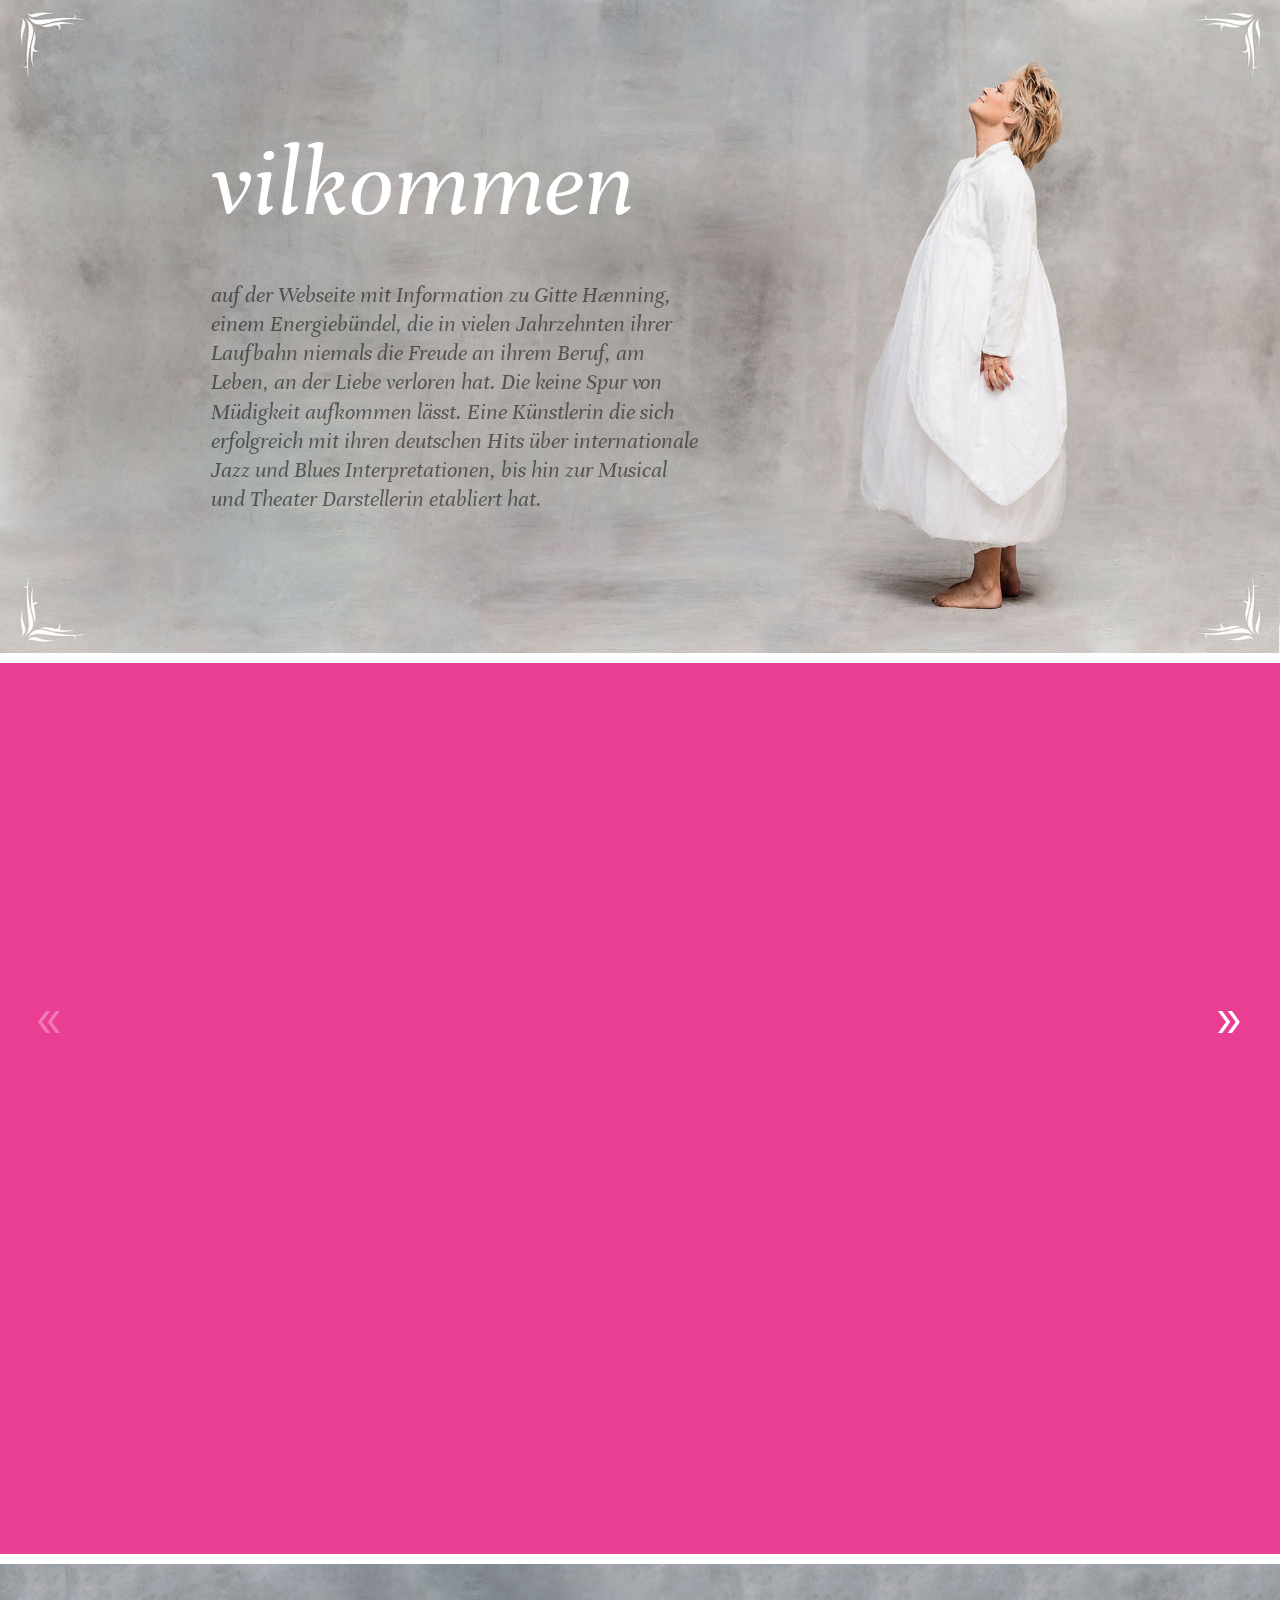
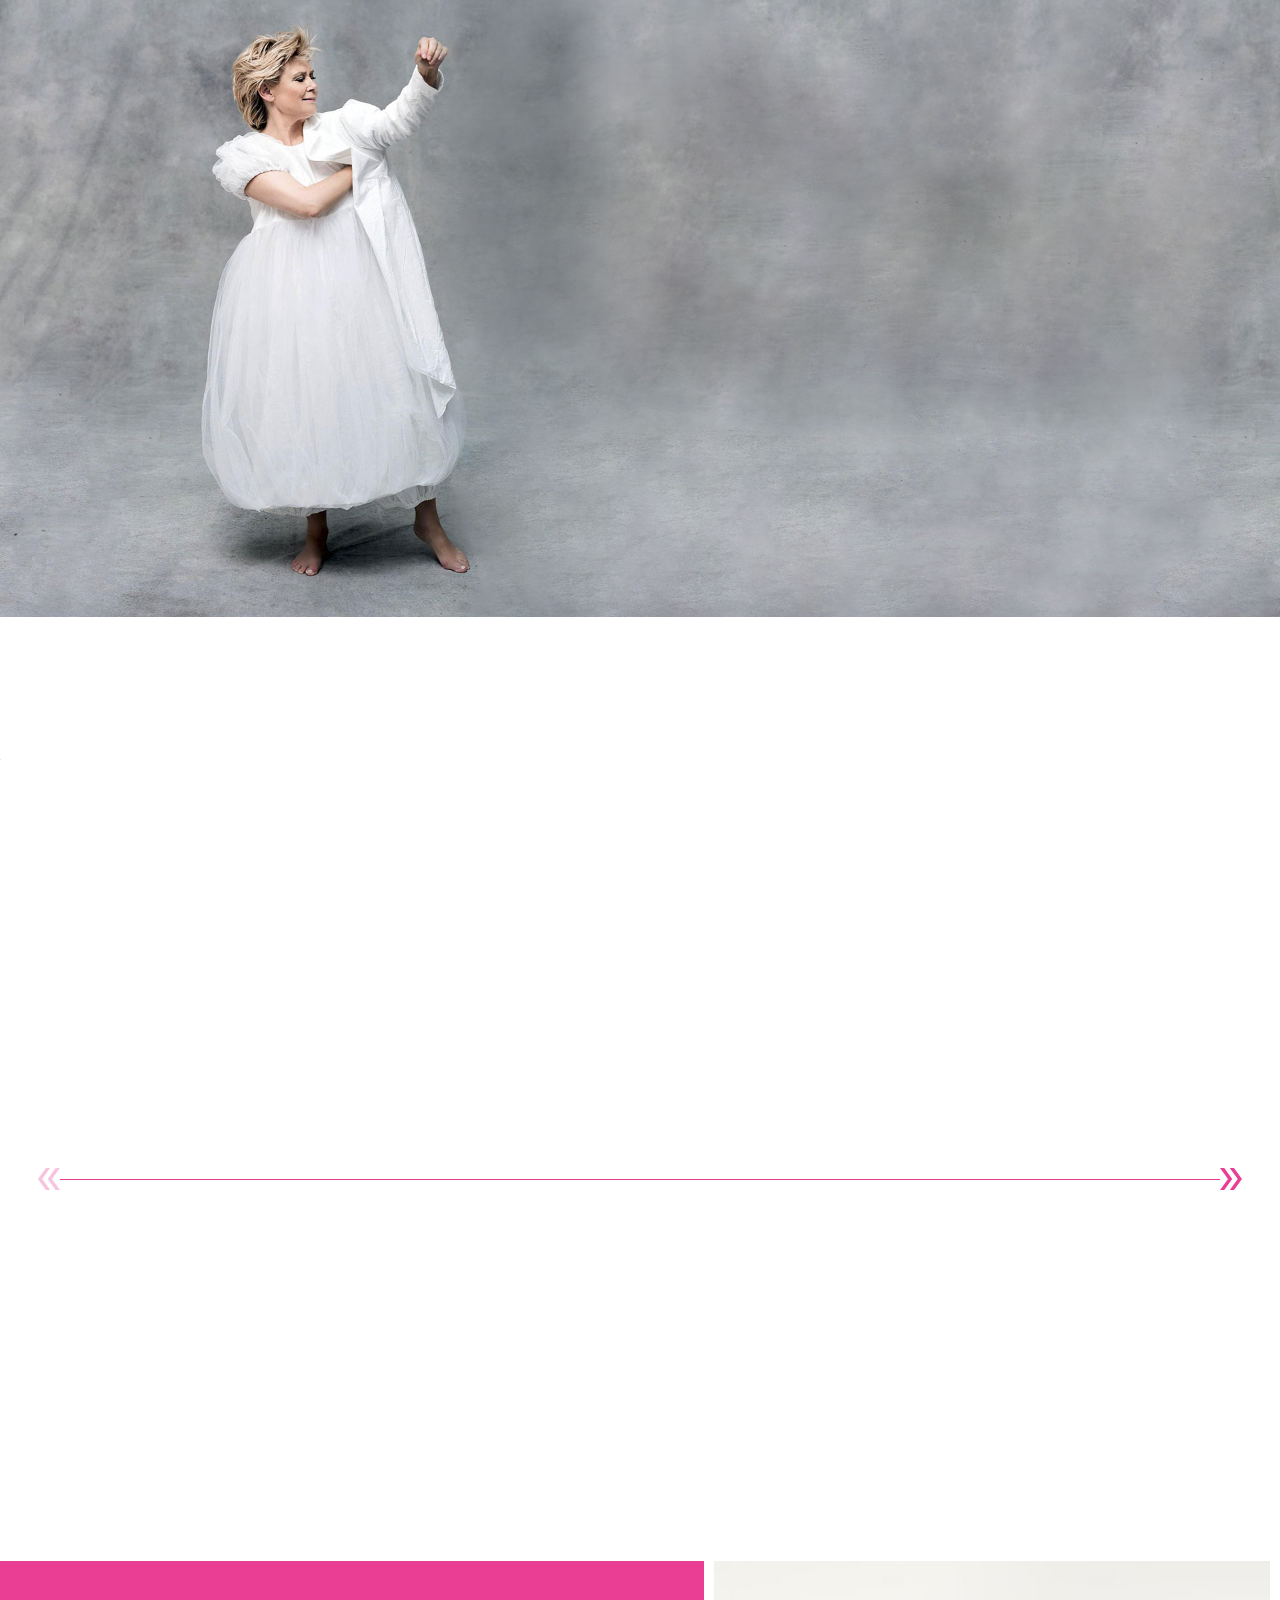
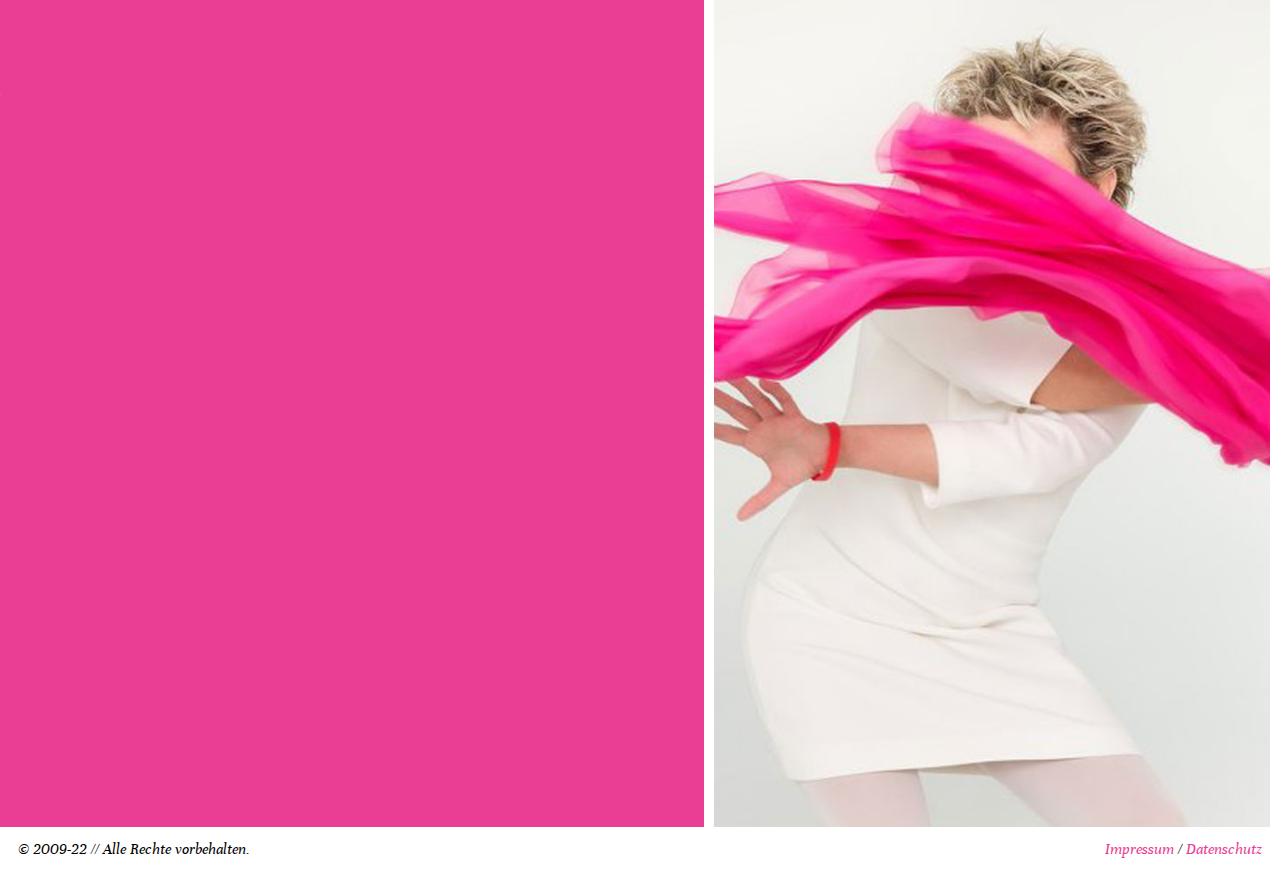
==== index.html @ 097d70c2 "Almost done" ====
<!DOCTYPE html>
<html lang="de">
<head>
  <title>Gitte Haenning Homepage</title>
  <meta name="viewport" content="width=device-width, initial-scale=1" />
  <meta http-equiv="X-UA-Compatible" content="IE=edge" />
  <meta name="keywords" content="Gitte Hænning, Gitte Haenning, Ich will nen Cowboy als Mann, ">
  <meta name="description" content="Gitte Haenning">
  <meta charset="UTF-8" />
  <link rel="apple-touch-icon" sizes="180x180" href="img/apple-touch-icon.png">
  <link rel="icon" type="image/png" sizes="32x32" href="img/favicon-32x32.png">
  <link rel="icon" type="image/png" sizes="16x16" href="img/favicon-16x16.png">
  <link rel="stylesheet" href="styles/css/styles.css" />
</head>
<body>

<nav role="navigation" id="nav">
  <div>
    <h1 class="logo">gittehaenning.info</h1><span>gittehaenning.info</span>
  </div>
  <div id="menuToggle">
    <input type="checkbox" />
    <div class="menu-icon">
      <span></span>
      <span></span>
      <span></span>
    </div>
    <ul class="main-nav">
      <li class="main-nav-point"><a href="#start">home</a></li>
      <li class="main-nav-point"><a href="#career">leben</a></li>
      <li class="main-nav-point"><a href="#live">live</a></li>
      <li class="main-nav-point"><a href="#work">musik</a>
        <!-- <a class="dropdown"><span>werk<span class="arrow">›</span></span></a> -->
        <!-- <ul id="subNav" class="sub-nav">
          <li><a href="#work">musik</a></li>
          <li><a href="#filme">filme</a></li>
          <li><a href="#theater">theater</a></li>
          <li><a href="#musicals">musicals</a></li>
        </ul> -->
      </li>
      <li class="main-nav-point"><a href="#contact">kontakt</a></li>
    </ul>
    <!-- <div class="lang-nav">
      <a href="de.html" class="active">de</a> <span>/</span><a href="dk.html">dk</a>
    </div> -->
  </div>
</nav>
<section id="start">
  <div class="content">
    <div class="desc">
      <h2>vilkommen</h2>
      <p>auf der Webseite mit Information zu Gitte Hænning, einem Energiebündel, die in vielen Jahrzehnten ihrer Laufbahn niemals die Freude an ihrem Beruf, am Leben, an der Liebe verloren hat. Die keine Spur von Müdigkeit aufkommen lässt. Eine Künstlerin die sich erfolgreich mit ihren deutschen Hits über internationale Jazz und Blues Interpretationen, bis hin zur Musical und Theater Darstellerin etabliert hat.</p>
      <!-- <p class="regards">Ihre Gitte Hænning</p>
      <div class="autograph">
        <img src="img/autograph.svg" alt="Gitte Hænning"/>
      </div> -->
    </div>
  </div>
</section>
<div class="spacer"></div>
<section id="career">
  <div class="header">
    <div class="head">
      <h2>leben</h2>
      <div class="line white"></div>
    </div>
    <div class="filter">
      <ul class="filter-dropdown">
          <li id="btnFifties" class="active">40 - 50er</li>
          <li id="btnSixties">60er</li>
          <li id="btnSeventies">70er</li>
          <li id="btnEighties">80er</li>
          <li id="btnNineties">90er</li>
          <li id="btnTousends">00er</li>
          <li id="btnTens">10er - jetzt</li>
      </ul>
    </div>
  </div>
  <div class="content">
    <div id="timeline" class="slider">
      <div class="slider-nav">
        <span class="prev inactive">
          <svg version="1.1" x="0px" y="0px" width="24px" height="24px" viewBox="0 0 24 24" enable-background="new 0 0 24 24" xml:space="preserve">
            <g>
              <path d="M21.939,22h-4.245L9.744,11l7.951-11h4.185l-7.951,11L21.939,22z M12.195,22H7.951L0,11L7.951,0h4.185L4.185,11L12.195,22z"/>
            </g>
          </svg>
        </span>
        <div class="line white"></div>
        <span class="next">
          <svg version="1.1" x="0px" y="0px" width="24px" height="24px" viewBox="0 0 24 24" enable-background="new 0 0 24 24" xml:space="preserve">
            <g>
              <path d="M0,0h4.245l7.951,11L4.245,22H0.06L8.01,11L0,0z M9.744,0h4.245l7.951,11l-7.951,11H9.804l7.951-11L9.744,0z"/>
            </g>
            </svg>
        </span>
      </div>
      <div class="slider-container">
        <div class="slider-content">
          <div class="slide">
            <div class="point">
              <div class="polaroid">
                <div class="image">
                  <img src="img/life/baby.jpg" alt="" />
                </div>
              </div>
              <p><span>29.juni 1946</span> // Gitte erblickt in Aarhus (Dänemark) als zweite Tochter von Erna und Otto Haenning-Johannsson das Licht der Welt.</p>
            </div>
          </div>
          <div class="slide">
            <div class="point">
              <div class="polaroid">
                <div class="image">
                  <img src="img/life/papaundgitte.jpg" alt="" />
                </div>
              </div>
              <p><span>1954</span> // Vater Otto überredet die kleine Gitte mit ihm „Giftes med farmand“ einzusingen. Dies wird ein großer Erfolg und Gitte über Nacht zum Kinderstar.</p>
            </div>
          </div>
          <div class="slide">
            <div class="point">
              <div class="polaroid">
                <div class="image">
                  <img src="img/life/gittesolo.jpg" alt="" />
                </div>
              </div>
              <p><span>1958</span> // Gitte erhält ihren ersten eigenen Plattenvertrag, macht Karriere ohne Vater Otto und galt bald als berühmtester Teenagerstar ganz Skandinaviens.</p>
            </div>
          </div>
          <div class="slide" data-year="60">
            <div class="point">
              <div class="polaroid">
                <div class="image">
                  <img src="img/life/jazz.jpg" alt="" />
                </div>
              </div>
              <p><span>1960</span> // Nicht nur durch die Arbeit mit Jazzgrössen wie Oscar Pettiford entwickelt Gitte ihre große Liebe zum Jazz und darf die ersten </p>
            </div>
          </div>
          <div class="slide">
            <div class="point">
              <div class="polaroid">
                <div class="image">
                  <img src="img/life/schule.jpg" alt="" />
                </div>
              </div>
              <p><span>1960-62</span> // In ihrer Heimat längst ein Star, spielt Gitte Musicals, Shows und Filme. Nils Nobach entdeckt sie bei einem Dänemarkurlaub und versucht sie auf dem deutschen Markt zu etablieren.</p>
            </div>
          </div>
          <div class="slide">
            <div class="point">
              <div class="polaroid">
                <div class="image">
                  <img src="img/life/snakker.jpg" alt="" />
                </div>
              </div>
              <p><span>1962</span> // Gitte nimmt an der dänischen Vorentscheidung zum Grand Prix d'Eurovision de la Chanson (ESC) mit „Jeg snakker med mig selv“ teil. Das Lied wird disqualifiziert.</p>
            </div>
          </div>
          <div class="slide">
            <div class="point">
              <div class="polaroid">
                <div class="image">
                  <img src="img/life/cowboy.jpg" alt="" />
                </div>
              </div>
              <p><span>1963</span> // „Ich will'nen Cowboy als Mann“ gewinnt bei den Deutschen Schlagerfestspielen in Baden-Baden und Gittes Karriere in Deutschland beginnt. Cowboy - Fluch oder Segen.</p>
            </div>
          </div>
          <div class="slide">
            <div class="point">
              <div class="polaroid">
                <div class="image">
                  <img src="img/life/gitteogrex.jpg" alt="" />
                </div>
              </div>
              <p><span>1964-65</span> // Rex und Gitte - das Traumpaar der 60s - und doch von allem zuviel.</p>
            </div>
          </div>
          <div class="slide">
            <div class="point">
              <div class="polaroid">
                <div class="image">
                  <img src="img/life/neuerStil.jpg" alt="" />
                </div>
              </div>
              <p><span>1966</span> // Gitte langweilen die plumpen Schlagerliedchen und sie versucht neue Wege mit einem progressiveren Musikstil. Trotz Problemen mit Produzent Gietz setzt sich Gitte in der patriarchischen Musikbranche durch.</p>
            </div>
          </div>
          <div class="slide">
            <div class="point">
              <div class="polaroid">
                <div class="image">
                  <img src="img/life/rotemantel.jpg" alt="" />
                </div>
              </div>
              <p><span>1968</span> // Im Film-Epos "Der rote Mantel" sieht man Gitte wie Gott sie schuf auf der großen Leinwand - im noch prüden Deutschland ein Skandal!</p>
            </div>
          </div>
          <div class="slide">
            <div class="point">
              <div class="polaroid">
                <div class="image">
                  <img src="img/life/neueWege.jpg" alt="" />
                </div>
              </div>
              <p><span>1969</span> // Als Gitte sich von Elektrola lösen will, lockt man sie mit der Produktion einer Jazzplatte! Ein kleines Meisterwerk mit den who is who der Szene entsteht "My kind of work" - jedoch kein Erfolg beim "alten" Publikum.</p>
            </div>
          </div>
          <div class="slide" data-year="70">
            <div class="point">
              <div class="polaroid">
                <div class="image">
                  <img src="img/life/pause.jpg" alt="" />
                </div>
              </div>
              <p><span>1971-72</span> // Frustriert zieht sich Gitte aus Musikgeschäft zurück - Umzug nach Rom - Pause vom großen Musikbusiness und Besinnung auf das Leben.</p>
            </div>
          </div>
          <div class="slide">
            <div class="point">
              <div class="polaroid">
                <div class="image">
                  <img src="img/life/esc.jpg" alt="" />
                </div>
              </div>
              <p><span>1973</span> // Grand Prix Teilnahme mit "Junger Tag". Am Ende wird es der 8.Platz und Gittes Karriere nimmt wieder Fahrt auf.</p>
            </div>
          </div>
          <div class="slide">
            <div class="point">
              <div class="polaroid">
                <div class="image">
                  <img src="img/life/begegnungenmitgitte.jpg" alt="" />
                </div>
              </div>
              <p><span>1974</span> // Eigene TV-Show „Begegnung mit Gitte"</p>
            </div>
          </div>
          <div class="slide">
            <div class="point">
              <div class="polaroid">
                <div class="image">
                  <img src="img/life/ehe2.jpg" alt="" />
                </div>
              </div>
              <p><span>1974</span> // Man muss schließlich auch mal "ja" sagen, Gitte heiratet aus Trotz ihren Manager Joe Geistler, weil alle was dagegen zu sagen hatten. Die Ehe hält 2 Jahre.</p>
            </div>
          </div>
          <div class="slide">
            <div class="point">
              <div class="polaroid">
                <div class="image">
                  <img src="img/life/75.jpg" alt="" />
                </div>
              </div>
              <p><span>1975-77</span> // Gitte feiert in diesen Jahren neue Erfolge mit Hits wie Robert, Monte Carlo oder Schöner Mann. Ist beliebter Gast in vielerlei Shows und trotz "ESC-Pleite" wieder in aller Munde und präsenter als jemals zuvor.</p>
            </div>
          </div>
          <div class="slide">
            <div class="point">
              <div class="polaroid">
                <div class="image">
                  <img src="img/life/kopenhagen.jpg" alt="" />
                </div>
              </div>
              <p><span>1978</span> // Ritterschlag mit großer Personalityshow im ZDF zur Hauptsendezeit. In Wonderful Gitte aus Kopenhagen zeigt wiedermal ihre sanglichen und schauspielerischen Qualitäten.</p>
            </div>
          </div>
          <div class="slide" data-year="80">
            <div class="point">
              <div class="polaroid">
                <div class="image">
                  <img src="img/life/imagewechsel.jpg" alt="" />
                </div>
              </div>
              <p><span>1980-81</span> // „Imagewechsel“ und erneuter Wechsel der Plattenfirma zu Global anspruchsvollere Musik. Ein Neustart, ganz neu, ganz anders.</p>
            </div>
          </div>
          <div class="slide">
            <div class="point">
              <div class="polaroid">
                <div class="image">
                  <img src="img/life/schallplattenpreis.jpg" alt="" />
                </div>
              </div>
              <p><span>1981</span> // Deutscher Schallplattenpreis - Die Früchte des Imagewechsels - der größte deutsche Musikpreis für das Konzeptalbum "Bleib noch bis zum Sonntag".</p>
            </div>
          </div>
          <div class="slide">
            <div class="point">
              <div class="polaroid">
                <div class="image">
                  <img src="img/life/beruehrungen.jpg" alt="" />
                </div>
              </div>
              <p><span>1983</span> // Das Album "Berührungen" wird einer ihrer größten Erfolge. Fortan unter dem Namen Gitte Haenning.</p>
            </div>
          </div>
          <div class="slide">
            <div class="point">
              <div class="polaroid">
                <div class="image">
                  <img src="img/life/tourberuehrungen.jpg" alt="" />
                </div>
              </div>
              <p><span>1984</span> // Gitte bekommt ihre bisher einzige Goldene Schallplatte für das Erfolgsalbum „Berührungen“ und geht damit auf ihre erste Tournee.</p>
            </div>
          </div>
          <div class="slide">
            <div class="point">
              <div class="polaroid">
                <div class="image">
                  <img src="img/life/hundebiss2.jpg" alt="" />
                </div>
              </div>
              <p><span>1985</span> // Ein Hundebiss ins Gesicht zwingt Gitte zur einjährigen Zwangspause.</p>
            </div>
          </div>
          <div class="slide">
            <div class="point">
              <div class="polaroid">
                <div class="image">
                  <img src="img/life/comeback.jpg" alt="" />
                </div>
              </div>
              <p><span>1987-88</span> // Genesen und gestärkt - wieder einmal Neustart. Mit dem Album "Jetzt erst recht" gehts erneut auf Tournee.</p>
            </div>
          </div>
          <div class="slide" data-year="90">
            <div class="point">
              <div class="polaroid">
                <div class="image">
                  <img src="img/life/friedrich.jpg" alt="" />
                </div>
              </div>
              <p><span>1991-92</span> // Friedrich Kurz, der Musicalpapst tritt in ihr Leben und es wird Liebe</p>
            </div>
          </div>
          <div class="slide">
            <div class="point">
              <div class="polaroid">
                <div class="image">
                  <img src="img/life/liebster.jpg" alt="" />
                </div>
              </div>
              <p><span>1993-94</span> // Ein weiteres Mal wechselt Gitte die Plattenfirma. Mit einem neuen Produktionsteam entsteht das hervorragende Album "Liebster". Leider wurde es nicht ausreichend promotet.</p>
            </div>
          </div>
          <div class="slide">
            <div class="point">
              <div class="polaroid">
                <div class="image">
                  <img src="img/life/rocknroll.jpg" alt="" />
                </div>
              </div>
              <p><span>1995</span> // Friedrich Kurz' Produktion Shakepeare und Rock 'n' Roll mit Gitte in der 1.Besetzung.</p>
            </div>
          </div>
          <div class="slide">
            <div class="point">
              <div class="polaroid">
                <div class="image">
                  <img src="img/life/songsformyfather.jpg" alt="" />
                </div>
              </div>
              <p><span>1997</span> // Gitte bringt ihre große Liebe zum Jazz in ihre Konzerte und tritt seit ihrer Kindheit wieder zusammen mit Papa Otto auf. „Songs for my father“ in der Komischen Oper Berlin wird ein großer Erfolg.</p>
            </div>
          </div>
          <div class="slide">
            <div class="point">
              <div class="polaroid">
                <div class="image">
                  <img src="img/life/favoritesongs.jpg" alt="" />
                </div>
              </div>
              <p><span>1998</span> // Gitte singt ihre internationalen Lieblingslieder - "My favorite Songs" - ein, inkl. Titelsong für die ZDF-Serie "Lisa Falk" - leider kein großer Publikumserfolg.</p>
            </div>
          </div>
          <div class="slide" data-year="00">
            <div class="point">
              <div class="polaroid">
                <div class="image">
                  <img src="img/life/injazzkonzerte.jpg" alt="" />
                </div>
              </div>
              <p><span>2001-02 </span> // Umjubelte Konzertreihe - In Jazz - immer und immer wieder verlängert und Wiederholungstermine in gleichen Venues.</p>
            </div>
          </div>
          <div class="slide">
            <div class="point">
              <div class="polaroid">
                <div class="image">
                  <img src="img/life/johansson.jpg" alt="" />
                </div>
              </div>
              <p><span>2004</span> // Erstes selbstproduziertes Album "Johansson" zum 50. Bühnenjubiläum. Zusätzlich zum neuen Studioalbum wird die Live-Aufnahme zur umjubelten Tournee "In Jazz" veröffentlicht.</p>
            </div>
          </div>
          <div class="slide">
            <div class="point">
              <div class="polaroid">
                <div class="image">
                  <img src="img/life/gws.jpg" alt="" />
                </div>
              </div>
              <p><span>2004-07</span> // Ursprünglich als 3-wöchige Sommershow in Berlin geplant, wird "Gitte, Wencke und Siw" zu Überraschungshit - am Ende es Konzerte in der gesamten Republik mit über 500 Shows.</p>
            </div>
          </div>
          <div class="slide">
            <div class="point">
              <div class="polaroid">
                <div class="image">
                  <img src="img/life/boettcher2.jpg" alt="" />
                </div>
              </div>
              <p><span>2006</span> // Marc Boettcher ehrt Gitte mit einem 2stündigen Biografie-Dokufilm über ihr Leben - Die Gitte Hænning-Story - rührt Gitte bei der Uraufführung zu Tränen.</p>
            </div>
          </div>
          <div class="slide">
            <div class="point">
              <div class="polaroid">
                <div class="image">
                  <img src="img/life/tourneen.jpg" alt="" />
                </div>
              </div>
              <p><span>2007-2010</span> // Tourneen, mal mehr Jazz, mal mehr Pop-orientiert</p>
            </div>
          </div>
          <div class="slide">
            <div class="point">
              <div class="polaroid">
                <div class="image">
                  <img src="img/life/wasihrwollt.jpg" alt="" />
                </div>
              </div>
              <p><span>2010</span> // Album "Was ihr wollt" - 8 neuproduzierte Hits und 4 neue Songs werden veröffentlicht.</p>
            </div>
          </div>
          <div class="slide" data-year="10">
            <div class="point">
              <div class="polaroid">
                <div class="image">
                  <img src="img/life/narrshakespeare.jpg" alt="" />
                </div>
              </div>
              <p><span>2010</span> // Im Shakespeare-Stück "Was ihr wollt" übernimmt Gitte die Rolle den Narren und geht damit auf Theatertour.</p>
            </div>
          </div>
          <div class="slide">
            <div class="point">
              <div class="polaroid">
                <div class="image">
                  <img src="img/life/letsdance.jpg" alt="" />
                </div>
              </div>
              <p><span>2012</span> // Teilnahme an der RTL-Tanzshow "Let's dance", die sie nach dem Tode ihrer Schwester Jette abbricht.</p>
            </div>
          </div>
          <div class="slide">
            <div class="point">
              <div class="polaroid">
                <div class="image">
                  <img src="img/life/loveletters.jpg" alt="" />
                </div>
              </div>
              <p><span>2014-2015</span> // Theatertour mit dem Stück "Loveletters"</p>
            </div>
          </div>
          <div class="slide">
            <div class="point">
              <div class="polaroid">
                <div class="image">
                  <img src="img/life/desmond.jpg" alt="" />
                </div>
              </div>
              <p><span>2016</span> // Hauptrolle als Norma Desmond in "Sunset Boulevard" im Theater Lübeck. Bis jetzt die erfolgreichste Inszenierung des Hauses.</p>
            </div>
          </div>
          <div class="slide">
            <div class="point">
              <div class="polaroid">
                <div class="image">
                  <img src="img/life/flashdance.jpg" alt="" />
                </div>
              </div>
              <p><span>2018</span> // Im Hamburger Mehr!-Theater am Großmarkt war Gitte als alternde Tanzlehrerin Hannah im Musical des Kultfilms Flashdance in einer Sprechrolle zu sehen.</p>
            </div>
          </div>
          <div class="slide">
            <div class="point">
              <div class="polaroid">
                <div class="image">
                  <img src="img/life/heute.jpg" alt="" />
                </div>
              </div>
              <p><span>bis heute</span> // Mit anspruchvollen, wechselnden Programmen nimmt Gitte ihr Publikum in ihren Konzerten auf musikalische Reisen mit.</p>
            </div>
          </div>
        </div>
      </div>
    </div>
  </div>
</section>
<div class="spacer"></div>
<section id="live">
  <div class="header">
    <div class="head">
      <h2>konzerte</h2>
      <div class="line white"></div>
    </div>
  </div>
  <div class="content">
    <div class="desc">
      <div id="termine">
        <!-- <a id="up" class="up invisible"><span><img src="img/up.svg" alt="Hochscrollen"></span></a> -->
        <div id="termin-scroller" class="invisible">
          <div class="scroll-content">
            <h4>August 2022</h4>
            <div class="concert">
              <span class="date">10/08/2022</span><span>St. Bartholomäus-Kirche, Wesselburen</span><a href="https://perto.com/de/wesselburen-2290/st-bartholomaeus-kirche-415406/gitte-haenning-band-live-still-crazy-4858719/" target="_blank" rel="nofollow">tickets »</a>
            </div>
            <div class="concert">
              <span class="date">11/08/2022</span><span>meerkaberett, Sylt </span><a href="https://sylt-tickets.eventim-inhouse.de/webshop/webticket/eventlist?production=2019" target="_blank" rel="nofollow">tickets »</a>
            </div>
            <h4>September 2022</h4>
            <div class="concert">
              <span class="date">16/09/2022</span><span>Aula am Berliner Ring, Monheim</span><a href="https://monheimer-kulturwerke.reservix.de/p/reservix/event/1925681" target="_blank" rel="nofollow">tickets »</a>
            </div>
            <h4>Oktober 2022</h4>
            <div class="concert">
              <span class="date">05/10/2022</span><span>Hotel Hohenzollern, Schleswig</span><a href="https://www.deinetickets.de/shop/spassnorden/de/start/nocookie/?&g=894" target="_blank" rel="nofollow">tickets »</a>
            </div>
            <div class="concert">
              <span class="date">06/10/2022</span><span>Deutsches Haus, Flensburg</span><a href="https://www.deinetickets.de/shop/spassnorden/de/start/nocookie/?&g=894" target="_blank" rel="nofollow">tickets »</a>
            </div>
            <div class="concert">
              <span class="date">07/10/2022</span><span>Stadthalle, Neumünster</span><a href="https://www.deinetickets.de/shop/spassnorden/de/start/nocookie/?&g=894" target="_blank" rel="nofollow">tickets »</a>
            </div>
            <div class="concert">
              <span class="date">13/10/2022</span><span>Tipi am Kanzleramt, Berlin</span>
            </div>
            <div class="concert">
              <span class="date">15/10/2022</span><span>Tipi am Kanzleramt, Berlin</span>
            </div>
            <div class="concert">
              <span class="date">16/10/2022</span><span>Tipi am Kanzleramt, Berlin</span>
            </div>
            <div class="concert">
              <span class="date">19/10/2022</span><span>Pumpwerk, Wilhelmshaven
            </div>
            <div class="concert">
              <span class="date">20/10/2022</span><span>Tivoli, Hamburg</span><a href="https://www.tivoli.de/programm-tickets/gitte-haenning-band-live-2022/" target="_blank" rel="nofollow">tickets »</a>
            </div>
            <h4>November 2022</h4>
            <div class="concert">
              <span class="date">24/11/2022</span><span>Sauerland-Theater, Arnsberg</span><a href="https://www.reservix.de/tickets-gitte-haenning-band-still-crazy-in-arnsberg-sauerland-theater-am-24-11-2022/e1837158" target="_blank" rel="nofollow">tickets »</a>
            </div>
            <div class="concert">
              <span class="date">25/11/2022</span><span>Stadthalle, Pirmasens</span><a href="https://www.reservix.de/tickets-gitte-haenning-band-still-crazy-in-pirmasens-festhalle-am-25-11-2022/e1507838" target="_blank" rel="nofollow">tickets »</a>
            </div>
            <div class="concert">
              <span class="date">26/11/2022</span><span>Ludwig Eckes Festhalle, Nieder Olm</span><a href="https://www.reservix.de/tickets-gitte-haenning-band-still-crazy-in-nieder-olm-ludwig-eckes-festhalle-am-26-11-2022/e1703459" target="_blank" rel="nofollow">tickets »</a>
            </div>
            <div class="concert">
              <span class="date">27/11/2022</span><span>Saalbau, St. Wendel</span><a href="https://www.ticket-regional.de/events_info.php?eventID=177016" target="_blank" rel="nofollow">tickets »</a>
            </div>
            <h4>Dezember 2022</h4>
            <div class="concert">
              <span class="date">10/12/2022</span><span>Savoy, Düsseldorf</span><a href="https://www.savoy-theater.de/index.php?search=gitte&go=termine" target="_blank" rel="nofollow">tickets »</a>
            </div>
            <h4>Januar 2023</h4>
            <div class="concert">
              <span class="date">21/01/2023</span><span>TheaterHaus im Park / Neueröffnung, Hamburg Bergedorf</span>
            </div>
            <h4>Februar 2023</h4>
            <div class="concert">
              <span class="date">02/02/2023</span><span>Stadeum, Stade</span>
            </div>
            <h4>März 2023</h4>
            <div class="concert">
              <span class="date">24/03/2023</span><span>Capitol, Mannheim</span>

            </div>
            <h4>Oktober 2023</h4>
            <div class="concert">
              <span class="date">08/10/2023</span><span>Schmidts Tivoli, Hamburg</span>
            </div>
          </div>
        </div>
        <!-- <a id="down" class="down"><span><img src="img/down.svg" alt="Runterscrollen"></span></a> -->
      </div>
      <p class="note"><strong>Hinweis:</strong> Bitte beachten Sie die ausgewiesenen Hygienerichtlinien der einzelnen Veranstaltungsorte!</p>
    </div>
  </div>
</section>
<div class="spacer"></div>
<section id="work">
  <div class="header">
    <div class="head">
      <h2>musik</h2>
      <div class="line"></div>
      <p class="subtitle">Langspielplatten</p>
    </div>
    <div class="filter">
      <ul class="filter-dropdown prime">
        <li id="filterLp" class="active">LPs</li>
        <li id="filterCd">CDs</li>
      </ul>
    </div>
  </div>
  <div class="content">
    <div id="sliderLP" class="slider">
      <div class="slider-nav">
        <span class="prev inactive">
          <img src="img/prev.svg" alt="prev">
        </span>
        <div class="line"></div>
        <span class="next">
          <img src="img/next.svg" alt="next">
        </span>
      </div>
      <div class="slider-container">
        <div class="slider-content">
          <div class="record">
            <div class="card-container">
              <div class="card">
                <div class="front">
                  <img src="img/work/music/lp/jederboyistanders.jpg" alt="Jeder Boy ist anders">
                </div>
                <div class="back">
                  <div class="close">
                    <svg xmlns="http://www.w3.org/2000/svg" height="48" width="48" viewBox="0 0 48 48"><path d="M12.45 37.65 10.35 35.55 21.9 24 10.35 12.45 12.45 10.35 24 21.9 35.55 10.35 37.65 12.45 26.1 24 37.65 35.55 35.55 37.65 24 26.1Z"/></svg>
                  </div>
                  <h4>Jeder Boy ist anders</h4>
                  <div>
                    <p><span>Label:</span> HÖR ZU – SHZE 213</p>
                    <p><span>Format:</span>	Vinyl, LP</p>
                    <p><span>Land:</span>	Germany</p>
                    <p><span>Veröffentlicht:</span>	1967</p>
                  </div>
                  <h5 class="tracks">Trackliste</h5>
                  <div class="tracklist">
                    <div><p>Jeder Boy Ist Anders</p><p><span> 2:18</span></p></div>
                    <div>
                      <p>Wie Deine Mutter Ist </p><p><span>3:14</span></p>
                    </div>
                    <div>
                      <p>Jede Hat Einmal Im Leben Einen Jonny </p><p><span>2:17</span></p>
                    </div>
                    <div>
                      <p>Und Ich Wollte Nicht </p><p><span>2:43</span></p>
                    </div>
                    <div>
                      <p>Ich Bin Leider Soviel Jünger </p><p><span>2:40</span></p>
                    </div>
                    <div>
                      <p>So Möcht' Ich Leben</p><p><span>2:34</span></p>
                    </div>
                    <div>
                      <p>Liebe Ist Doch Kein Ringelreih'n</p><p><span>2:37</span></p>
                    </div>
                    <div>
                      <p>Die Welt, Die Liegt Vor Mir</p><p><span>2:07</span></p>
                    </div>
                    <div>
                      <p>Später, Peter, Wird Alles Anders </p><p><span>2:29</span></p>
                    </div>
                    <div>
                      <p>C'est L'amour </p><p><span>2:36</span></p>
                    </div>
                    <div>
                      <p>Du Hast Mir Alles Mit Musik Gesagt </p><p><span>2:26</span></p>
                    </div>
                    <div>
                      <p>Denn Das Gras War So Grün</p><p><span>2:21</span></p>
                    </div>
                  </div>
                </div>
              </div>
            </div>
            <p class="title"><span>1967</span> // <strong>Gitte</strong> Jeder boy ist </br> anders</p>
          </div>
          <div class="record">
            <div class="card-container">
              <div class="card">
                <div class="front">
                  <img src="img/work/music/lp/stopdieboys.jpg" alt="Stop Die Boys - Gitte Sagt Es Mit Musik" />
                </div>
                <div class="back">
                  <div class="close">
                    <svg xmlns="http://www.w3.org/2000/svg" height="48" width="48" viewBox="0 0 48 48"><path d="M12.45 37.65 10.35 35.55 21.9 24 10.35 12.45 12.45 10.35 24 21.9 35.55 10.35 37.65 12.45 26.1 24 37.65 35.55 35.55 37.65 24 26.1Z"/></svg>
                  </div>
                  <h4>Stop Die Boys // Gitte Sagt Es Mit Musik</h4>
                  <div>
                    <p><span>Format:</span>	Vinyl, LP</p>
                    <p><span>Jahr:</span>	1968</p>
                  </div>
                  <h5 class="tracks">Trackliste</h5>
                  <div class="tracklist">
                    <div>
                      <p>Thema Eins</p><p><span>2:18</span></p>
                    </div>
                    <div>
                      <p>Stop Die Boys</p><p><span>2:24</span></p>
                    </div>
                    <div>
                      <p>Rückfahrkarten</p><p><span>2:47</span></p>
                    </div>
                    <div>
                      <p>Aber Heimlich</p><p><span>2:55</span></p>
                    </div>
                    <div>
                      <p>Bums-Da-Bums-Da-Di</p><p><span>3:58</span></p>
                    </div>
                    <div>
                      <p>Der Erste Schritt</p><p><span>2:27</span></p>
                    </div>
                    <div>
                      <p>Wunderschöne Märchen</p><p><span>2:53</span></p>
                    </div>
                    <div>
                      <p>Ungeküßt</p><p><span>2:31</span></p>
                    </div>
                    <div>
                      <p>Und Nun Muß Er Zu Den Soldaten</p><p><span>3:46</span></p>
                    </div>
                    <div>
                      <p>Es Muß Liebe Sein</p><p><span>2:17</span></p>
                    </div>
                    <div>
                      <p>Der Super Sunny</p><p><span>2:50</span></p>
                    </div>
                    <div>
                      <p>Meine Uhr Bleibt Nicht Steh'n</p><p><span>3:51</span></p>
                    </div>
                  </div>
                </div>
              </div>
            </div>
            <p class="title"><span>1968</span> // <strong>Gitte</strong> Stop Die Boys - Gitte Sagt Es Mit Musik</p>
          </div>
          <div class="record">
            <div class="card-container">
              <div class="card">
                <div class="front">
                  <img src="img/work/music/lp/gitteunddieboys.jpg" alt="Gitte und die Boys" />
                </div>
                <div class="back">
                  <div class="close">
                    <svg xmlns="http://www.w3.org/2000/svg" height="48" width="48" viewBox="0 0 48 48"><path d="M12.45 37.65 10.35 35.55 21.9 24 10.35 12.45 12.45 10.35 24 21.9 35.55 10.35 37.65 12.45 26.1 24 37.65 35.55 35.55 37.65 24 26.1Z"/></svg>
                  </div>
                  <h4>Gitte und die Boys</h4>
                  <div>
                    <p><span>Format:</span>	Vinyl, LP</p>
                    <p><span>Jahr:</span>	1969</p>
                  </div>
                  <h5 class="tracks">Trackliste</h5>
                  <div class="tracklist">
                    <div>
                      <p>Jeder Boy Ist Anders</p><p><span>2:22</span></p>
                    </div>
                    <div>
                      <p>Wie Deine Mutter Ist</p><p><span>3:18</span></p>
                    </div>
                    <div>
                      <p>Jede Hat Einmal Im Leben Einen Jonny</p><p><span>2:19</span></p>
                    </div>
                    <div>
                      <p>Und Ich Wollte Nicht</p><p><span>2:47</span></p>
                    </div>
                    <div>
                      <p>Ich Bin Leider Soviel Jünger</p><p><span>2:44</span></p>
                    </div>
                    <div>
                      <p>So Möcht' Ich Leben</p><p><span>2:39</span></p>
                    </div>
                    <div>
                      <p>Liebe Ist Doch Kein Ringelreih'n</p><p><span>2:40</span></p>
                    </div>
                    <div>
                      <p>Die Welt, Die Liegt Vor Mir</p><p><span>2:10</span></p>
                    </div>
                    <div>
                      <p>Später, Peter, Wird Alles Anders</p><p><span>2:31</span></p>
                    </div>
                    <div>
                      <p>C'est L'amour</p><p><span>2:40</span></p>
                    </div>
                    <div>
                      <p>Du Hast Mir Alles Mit Musik Gesagt</p><p><span>2:29</span></p>
                    </div>
                    <div>
                      <p>Denn Das Gras War So Grün</p><p><span>2:21</span></p>
                    </div>
                  </div>
                </div>
              </div>
            </div>
            <p class="title" style="margin-left: 3rem;"><span>1969</span> // <strong>Gitte </strong> und die Boys</p>
          </div>
          <div class="record">
            <div class="card-container">
              <div class="card">
                <div class="front">
                  <img src="img/work/music/lp/gitteandtheband.jpg" alt="Gitte & the band" />
                </div>
                <div class="back">
                  <div class="close">
                    <svg xmlns="http://www.w3.org/2000/svg" height="48" width="48" viewBox="0 0 48 48"><path d="M12.45 37.65 10.35 35.55 21.9 24 10.35 12.45 12.45 10.35 24 21.9 35.55 10.35 37.65 12.45 26.1 24 37.65 35.55 35.55 37.65 24 26.1Z"/></svg>
                  </div>
                  <h4>Gitte & The Band // My Kind Of World</h4>
                  <div>
                    <p><span>Format:</span>	Vinyl, LP</p>
                    <p><span>Genre:</span> Jazz, Blues</p>
                    <p><span>Jahr:</span>	1969</p>
                  </div>
                  <h5 class="tracks">Trackliste</h5>
                  <div class="tracklist">
                    <div>
                      <p>Thema Eins</p><p><span>2:18</span></p>
                    </div>
                    <div>
                      <p>Stop Die Boys</p><p><span>2:24</span></p>
                    </div>
                    <div>
                      <p>Rückfahrkarten	</p><p><span>2:47</span></p>
                    </div>
                    <div>
                      <p>Aber Heimlich	</p><p><span>2:55</span></p>
                    </div>
                    <div>
                      <p>Bums-Da-Bums-Da-Di</p><p><span>3:58</span></p>
                    </div>
                    <div>
                      <p>Der Erste Schritt</p><p><span>2:27</span></p>
                    </div>
                    <div>
                      <p>Wunderschöne Märchen</p><p><span>2:53</span></p>
                    </div>
                    <div>
                      <p>Ungeküßt</p><p><span>2:31</span></p>
                    </div>
                    <div>
                      <p>Und Nun Muß Er Zu Den Soldaten</p><p><span>3:46</span></p>
                    </div>
                    <div>
                      <p>Es Muß Liebe Sein</p><p><span>2:17</span></p>
                    </div>
                    <div>
                      <p>Der Super Sunny</p><p><span>2:50</span></p>
                    </div>
                    <div>
                      <p>Meine Uhr Bleibt Nicht Steh'n</p><p><span>3:51</span></p>
                    </div>
                  </div>
                </div>
              </div>
            </div>
            <p class="title"><span>1968</span> // <strong>Gitte</strong> Stop Die Boys - Gitte Sagt Es Mit Musik</p>
          </div>
          <div class="record">
            <p class="title"><span>1973</span> // <strong>Gitte Hænning</strong> Unge dag</p>
            <div class="card-container">
              <div class="card">
                <div class="front">
                  <img src="img/work/music/lp/ungedag.jpg" alt="GitteHænning Unge dag" />
                </div>
                <div class="back">
                  <div class="close">
                    <svg xmlns="http://www.w3.org/2000/svg" height="48" width="48" viewBox="0 0 48 48"><path d="M12.45 37.65 10.35 35.55 21.9 24 10.35 12.45 12.45 10.35 24 21.9 35.55 10.35 37.65 12.45 26.1 24 37.65 35.55 35.55 37.65 24 26.1Z"/></svg>
                  </div>
                  <h4>Gitte Hænning - Unge dag</h4>
                  <div>
                    <p><span>Format:</span>	Vinyl, LP</p>
                    <p><span>Jahr:</span>	1973</p>
                  </div>
                  <h5 class="tracks">Trackliste</h5>
                  <div class="tracklist">
                    <div><p>Flirt</p><p><span>3:25</span></p></div>
                    <div><p>Love Story</p><p><span>2:58</span></p></div>
                    <div><p>Læg Din Hånd I En Hånd</p><p><span>3:01</span></p></div>
                    <div><p>Elske</p><p><span>3:08</span></p></div>
                    <div><p>Don Juan Fra Sacramento</p><p><span>2:48</span></p></div>
                    <div><p>Hvad Var Jeg Vel Uden Dig</p><p><span>3:03</span></p></div>
                    <div><p>Alle Vil De Jo Det Samme</p><p><span>2:38</span></p></div>
                    <div><p>Unge Dag</p><p><span>3:15</span></p></div>
                    <div><p>Jeg Er Den Lyk'ligste Pige Der Har Levet På Jorden</p><p><span>3:24</span></p></div>
                    <div><p>Luk Din Radio Op</p><p><span>2:13</span></p></div>
                    <div><p>Gøgler Husker Du Den Forårsdag</p><p><span>3:53</span></p></div>
                    <div><p>Dette Øjeblik Med Dig</p><p><span>2:53</span></p></div>
                    <div><p>Jeg Vil Så Gerne Nå Ham</p><p><span>3:54</span></p></div>
                    <div><p>Jesabel</p><p><span>4:00</span></p></div>
                  </div>
                </div>
              </div>
            </div>
          </div>
          <div class="record">
            <div class="card-container">
              <div class="card">
                <div class="front">
                  <img src="img/work/music/lp/ichbinkeinkindvontraurigkeit.jpg" alt="Ich Bin Kein Kind Von Traurigkeit" />
                </div>
                <div class="back">
                  <div class="close">
                    <svg xmlns="http://www.w3.org/2000/svg" height="48" width="48" viewBox="0 0 48 48"><path d="M12.45 37.65 10.35 35.55 21.9 24 10.35 12.45 12.45 10.35 24 21.9 35.55 10.35 37.65 12.45 26.1 24 37.65 35.55 35.55 37.65 24 26.1Z"/></svg>
                  </div>
                  <h4>Gitte – Ich Bin Kein Kind Von Traurigkeit</h4>
                  <div>
                    <p><span>Label:</span> EMI – 1C 062-29585</p>
                    <p><span>Format:</span>	Vinyl, LP, Compilation</p>
                    <p><span>Jahr:</span>	1975</p>
                  </div>
                  <h5 class="tracks">Trackliste</h5>
                  <div class="tracklist">
                    <div><p>Ich Bin Kein Kind Von Traurigkeit</p><p><span>2:30</span></p></div>
                    <div><p>Ich Hab Die Liebe Verspielt In Monte Carlo</p><p><span>3:04</span></p></div>
                    <div><p>Sag' Mir</p><p><span>2:38</span></p></div>
                    <div><p>Liebe Zu Dir</p><p><span>3:01</span></p></div>
                    <div><p>Wo Warst Du</p><p><span>3:24</span></p></div>
                    <div><p>Hallo, Wie Geht Es Robert?</p><p><span>2:46</span></p></div>
                    <div><p>Wie Du Mir, So Ich Dir</p><p><span>3:06</span></p></div>
                    <div><p>Einerseits Und And'rerseits</p><p><span>2:31</span></p></div>
                    <div><p>Was Wäre Wenn</p><p><span>3:05</span></p></div>
                    <div><p>So Schön Kann Doch Kein Mann Sein</p><p><span>3:43</span></p></div>
                    <div><p>Das Schwarze Licht Der Einsamkeit</p><p><span>3:13</span></p></div>
                    <div><p>Goodbye, Auf Wiederseh'n</p><p><span>3:19</span></p></div>
                  </div>
                </div>
              </div>
            </div>
            <p class="title"><span>1975</span> // <strong>Gitte</strong> Ich Bin Kein Kind Von Traurigkeit</p>
          </div>
          <div class="record">
            <div class="card-container">
              <div class="card">
                <div class="front">
                  <img src="img/work/music/lp/waswaerichohnedich.jpg" alt="Was wär ich ohne dich" />
                </div>
                <div class="back">
                  <div class="close">
                    <svg xmlns="http://www.w3.org/2000/svg" height="48" width="48" viewBox="0 0 48 48"><path d="M12.45 37.65 10.35 35.55 21.9 24 10.35 12.45 12.45 10.35 24 21.9 35.55 10.35 37.65 12.45 26.1 24 37.65 35.55 35.55 37.65 24 26.1Z"/></svg>
                  </div>
                  <h4>Gitte – Was wär ich ohne dich</h4>
                  <div>
                    <p><span>Label:</span> EMI – 1C 062-29585</p>
                    <p><span>Format:</span>	Vinyl, LP, Compilation</p>
                    <p><span>Jahr:</span>	1976</p>
                  </div>
                  <h5 class="tracks">Trackliste</h5>
                  <div class="tracklist">
                    <div><p>Was Wär' Ich Ohne Dich (Emotion/Amoureuse)</p><p><span>4:15</span></p></div>
                    <div><p>Du Und Ich</p><p><span>3:55</span></p></div>
                    <div><p>Der Lauf Der Welt (Circle Never Ends)	</p><p><span>2:49</span></p></div>
                    <div><p>So Muß Ein Mann Sein (Man What A Man)	</p><p><span>2:42</span></p></div>
                    <div><p>Da War Nie Ein Mann Wie Du (I Only Have Eyes For You)	</p><p><span>3:30</span></p></div>
                    <div><p>Sei Mir Gut	</p><p><span>3:52</span></p></div>
                    <div><p>Love - Love - Love</p><p><span>3:51</span></p></div>
                    <div><p>Einmal Paris - Zweimal Zurück (Emmène-Moi)</p><p><span>2:44</span></p></div>
                    <div><p>Tut Mir Leid Mein Schatz	</p><p><span>3:00</span></p></div>
                    <div><p>Du Bist Genau Wie Der April	</p><p><span>3:00</span></p></div>
                    <div><p>Küchengerüche</p><p><span>3:23</span></p></div>
                    <div><p>Ich Bin Das Kind Nummer Zehn (Second Hand Rose)	</p><p><span>3:04</span></p></div>
                    <div><p>Laß Mich Heute Nicht Allein	</p><p><span>3:10</span></p></div>
                  </div>
                </div>
              </div>
            </div>
            <p class="title"><span>1976</span> // <strong>Gitte</strong> Was wär ich ohne dich</p>
          </div>
          <div class="record">
            <div class="card-container">
              <p class="title"><span>1977</span> // <strong>Gitte</strong> Regenbogen</p>
              <div class="card">
                <div class="front">
                  <img src="img/work/music/lp/regenbogen.jpg" alt="Gitte – Regenbogen" />
                </div>
                <div class="back">
                  <div class="close">
                    <svg xmlns="http://www.w3.org/2000/svg" height="48" width="48" viewBox="0 0 48 48"><path d="M12.45 37.65 10.35 35.55 21.9 24 10.35 12.45 12.45 10.35 24 21.9 35.55 10.35 37.65 12.45 26.1 24 37.65 35.55 35.55 37.65 24 26.1Z"/></svg>
                  </div>
                  <h4>Gitte – Regenbogen</h4>
                  <div>
                    <p><span>Label:</span> RCA Victor – PL-28307</p>
                    <p><span>Format:</span>	Vinyl, LP, Compilation</p>
                    <p><span>Jahr:</span>	1977</p>
                  </div>
                  <div class="tracklist">
                    <h5 class="tracks">Trackliste</h5>
                    <div><p>Bye-Bye Bel Ami</p><p><span></span></p></div>
                    <div><p>Dein Name Steht In Meinem Herzen</p><p><span></span></p></div>
                    <div><p>Glück Ist Nicht Nur Ein Wort</p><p><span></span></p></div>
                    <div><p>Bis Ich Auf Eignen Beinen Steh</p><p><span></span></p></div>
                    <div><p>Rosen Ohne Dornen</p><p><span></span></p></div>
                    <div><p>Tennessee Waltz</p><p><span></span></p></div>
                    <div><p>Diesen Schuh Zieh Ich Nicht An</p><p><span></span></p></div>
                    <div><p>Die Sterne Lügen Nicht</p><p><span></span></p></div>
                    <div><p>Ich Hab Tausend Kleider</p><p><span></span></p></div>
                    <div><p>Reise Durch Das Land Der Träume</p><p><span></span></p></div>
                    <div><p>Jonathan Jones</p><p><span></span></p></div>
                    <div><p>Bis Wir Uns Wiedersehn</p><p><span></span></p></div>
                  </div>
                </div>
              </div>
            </div>
          </div>
          <div class="record">
            <div class="card-container">
              <div class="card">
                <div class="front">
                  <img src="img/work/music/lp/bleibnochbiszumsonntag.jpg" alt="Gitte – Bleib' noch bis zum Sonntag" />
                </div>
                <div class="back">
                  <div class="close">
                    <svg xmlns="http://www.w3.org/2000/svg" height="48" width="48" viewBox="0 0 48 48"><path d="M12.45 37.65 10.35 35.55 21.9 24 10.35 12.45 12.45 10.35 24 21.9 35.55 10.35 37.65 12.45 26.1 24 37.65 35.55 35.55 37.65 24 26.1Z"/></svg>
                  </div>
                  <h4>Gitte – Bleib' noch bis zum Sonntag</h4>
                  <div>
                    <p><span>Label:</span> Global Records</p>
                    <p><span>Format:</span>	Vinyl, LP</p>
                    <p><span>Land:</span>	Germany</p>
                    <p><span>Jahr:</span>	1980</p>
                  </div>
                  <h5 class="tracks">Trackliste</h5>
                  <div class="tracklist">
                    <div><p>Freu Dich Bloß Nicht Zu Früh</p><p><span>3:31</span></p></div>
                    <div><p>Würdest Du Mich Mal Ausreden Lassen	</p><p><span>2:15</span></p></div>
                    <div><p>Ich Sterb Nicht Dran (I)</p><p><span>1:41</span></p></div>
                    <div><p>Ein Brief Nach Hause</p><p><span>1:15</span></p></div>
                    <div><p>Sheldon Bloom</p><p><span>3:28</span></p></div>
                    <div><p>Have A Nice Day</p><p><span>2:58</span></p></div>
                    <div><p>Ich Hab Geglaubt, Du Bist Verliebt</p><p><span>2:30</span></p></div>
                    <div><p>Ich Sterb Nicht Dran (II)</p><p><span>2:18</span></p></div>
                    <div><p>Ein Zweiter Brief Nach Hause</p><p><span>1:18</span></p></div>
                    <div><p>Komm Bald Mit Demselben Blick Zurück</p><p><span>3:16</span></p></div>
                    <div><p>Erzähl Mal Von Dir</p><p><span>2:16</span></p></div>
                    <div><p>Freu Dich Bloß Nicht Zu Früh (Reprise)</p><p><span>0:57</span></p></div>
                    <div><p>Bleib Noch Bis Zum Sonntag</p><p><span>3:36</span></p></div>
                    <div><p>Ich Sterb Nicht Dran (III)</p><p><span>2:17</span></p></div>
                    <div><p>Ich Bin Wie Du, Du Bist Wie Ich</p><p><span>2:44</span></p></div>
                    <div><p>Was Dir Niemand Vorher Gab</p><p><span>3:14</span></p></div>
                    <div><p>Würdest Du Mich Bitte Ausreden Lassen</p><p><span>2:46</span></p></div>
                  </div>
                </div>
              </div>
            </div>
            <p class="title"><span>1980</span> // <strong>Gitte</strong> Bleib' noch bis zum Sonntag</p>
          </div>
          <div class="record">
            <div class="card-container">
              <div class="card">
                <div class="front">
                  <img src="img/work/music/lp/ungeschminkt.jpg" alt="Gitte – Ungeschminkt" />
                </div>
                <div class="back">
                  <div class="close">
                    <svg xmlns="http://www.w3.org/2000/svg" height="48" width="48" viewBox="0 0 48 48"><path d="M12.45 37.65 10.35 35.55 21.9 24 10.35 12.45 12.45 10.35 24 21.9 35.55 10.35 37.65 12.45 26.1 24 37.65 35.55 35.55 37.65 24 26.1Z"/></svg>
                  </div>
                  <h4>Gitte – Ungeschminkt</h4>
                  <div>
                    <p><span>Label:</span> Global Records</p>
                    <p><span>Format:</span>	Vinyl, LP</p>
                    <p><span>Jahr:</span>	1982</p>
                  </div>
                  <h5 class="tracks">Trackliste</h5>
                  <div class="tracklist">
                    <div><p>Wie Himbeeren Auf Eis</p><p><span>4:27</span></p></div>
                    <div><p>Ich Bin Stark</p><p><span>4:10</span></p></div>
                    <div><p>Der Anruf (Er Rief An)</p><p><span>4:38</span></p></div>
                    <div><p>Tränen? - Vielleicht</p><p><span>3:55</span></p></div>
                    <div><p>Ein Engel, Der Über Leichen Geht</p><p><span>4:04</span></p></div>
                    <div><p>Ich Will Alles</p><p><span>3:52</span></p></div>
                    <div><p>Die Faust</p><p><span>0:48</span></p></div>
                    <div><p>Und Wenn Ich Dich Liebe</p><p><span>4:18</span></p></div>
                    <div><p>Gib Mich Frei</p><p><span>3:45</span></p></div>
                    <div><p>Ungeschminkt</p><p><span>0:38</span></p></div>
                    <div><p>Die Schlange</p><p><span>3:34</span></p></div>
                    <div><p>Hilf Mir Doch</p><p><span>3:29</span></p></div>
                    <div><p>Wir Sind Stark</p><p><span>0:50</span></p></div>
                  </div>
                </div>
              </div>
            </div>
            <p class="title"><span>1982</span> // <strong>Gitte</strong> Ungeschminkt</p>
          </div>
          <div class="record">
            <div class="card-container">
              <div class="card">
                <div class="front">
                  <img src="img/work/music/lp/beruehrungen.jpg" alt="Gitte Haenning – Berührungen" />
                </div>
                <div class="back">
                  <h4>Gitte Haenning – Berührungen</h4>
                  <div class="close">
                    <svg xmlns="http://www.w3.org/2000/svg" height="48" width="48" viewBox="0 0 48 48"><path d="M12.45 37.65 10.35 35.55 21.9 24 10.35 12.45 12.45 10.35 24 21.9 35.55 10.35 37.65 12.45 26.1 24 37.65 35.55 35.55 37.65 24 26.1Z"/></svg>
                  </div>
                  <div>
                    <p><span>Label:</span> Global Records</p>
                    <p><span>Format:</span>	Vinyl, LP</p>
                    <p><span>Jahr:</span>	1983</p>
                  </div>
                  <h5 class="tracks">Trackliste</h5>
                  <div class="tracklist">
                    <div><p>Ouvertüre	</p><p><span>1:03</span></p></div>
                    <div><p>An Diesem Dienstag</p><p><span>3:46</span></p></div>
                    <div><p>Lampenfieber</p><p><span>3:39</span></p></div>
                    <div><p>Farben Meiner Träume</p><p><span>3:08</span></p></div>
                    <div><p>Ich Brauch Dich Nicht	</p><p><span>0:25</span></p></div>
                    <div><p>Himmel Oder Hölle	</p><p><span>3:14</span></p></div>
                    <div><p>Ein Morgen In Deinem Pyjama	</p><p><span>3:55</span></p></div>
                    <div><p>Gestern, Heute Und Morgen	</p><p><span>3:08</span></p></div>
                    <div><p>Abschied</p><p><span>0:20</span></p></div>
                    <div><p>Die Dunkelheit Der Nacht</p><p><span>3:23</span></p></div>
                    <div><p>Liebe - Nein Danke!</p><p><span>2:57</span></p></div>
                    <div><p>Nachtbilder</p><p><span>0:31</span></p></div>
                    <div><p>Brief	</p><p><span>0:30</span></p></div>
                    <div><p>So Liebst Nur Du</p><p><span>3:56</span></p></div>
                    <div><p>Berührungen</p><p><span>4:11</span></p></div>
                  </div>
                </div>
              </div>
            </div>
            <p class="title"><span>1983</span> // <strong>Gitte Haenning</strong> Berührungen</p>
          </div>
          <div class="record">
            <div class="card-container">
              <div class="card">
                <div class="front">
                  <img src="img/work/music/lp/live.jpg" alt="Gitte Haenning // Live (Mit Lampenfieber auf Tournee)" />
                </div>
                <div class="back">
                  <div class="close">
                    <svg xmlns="http://www.w3.org/2000/svg" height="48" width="48" viewBox="0 0 48 48"><path d="M12.45 37.65 10.35 35.55 21.9 24 10.35 12.45 12.45 10.35 24 21.9 35.55 10.35 37.65 12.45 26.1 24 37.65 35.55 35.55 37.65 24 26.1Z"/></svg>
                  </div>
                  <h4>Gitte Haenning // Live (Mit Lampenfieber auf Tournee)</h4>
                  <div>
                    <p><span>Label:</span> Global Records</p>
                    <p><span>Format:</span>	Vinyl, LP</p>
                    <p><span>Jahr:</span>	1984</p>
                  </div>
                  <h5 class="tracks">Trackliste</h5>
                  <div class="tracklist">
                    <div><p>Freu Dich Bloß Nicht Zu Früh</p><p><span>0:40</span></p></div>
                    <div><p>Würdest Du Mich Mal Ausreden Lassen</p><p><span>2:11</span></p></div>
                    <div><p>Bleib Noch Bis Zum Sonntag</p><p><span>3:57</span></p></div>
                    <div><p>Ich Sterb Nicht Dran</p><p><span>1:43</span></p></div>
                    <div><p>Sheldon Bloom</p><p><span>3:18</span></p></div>
                    <div><p>Freu Dich Bloß Nicht Zu Früh (Reprise)</p><p><span>1:07</span></p></div>
                    <div><p>An Diesem Dienstag</p><p><span>3:19</span></p></div>
                    <div><p>Lampenfieber</p><p><span>3:09</span></p></div>
                    <div><p>Farben Meiner Träume	</p><p><span>2:58</span></p></div>
                    <div><p>Ein Morgen In Deinem Pyjama	</p><p><span>3:22</span></p></div>
                    <div><p>Die Dunkelheit Der Nacht	</p><p><span>3:16</span></p></div>
                    <div><p>Liebe, Nein Danke</p><p><span>2:53</span></p></div>
                    <div><p>Brief	</p><p><span>0:39</span></p></div>
                    <div><p>So Liebst Nur Du</p><p><span>3:42</span></p></div>
                    <div><p>Berührungen	</p><p><span>2:37</span></p></div>
                    <div><p>Wie Himbeeren Auf Eis	</p><p><span>3:56</span></p></div>
                    <div><p>Und Wenn Ich Dich Liebe</p><p><span>4:27</span></p></div>
                    <div><p>Die Schlange</p><p><span>3:49</span></p></div>
                    <div><p>Tränen Vielleicht	</p><p><span>3:44</span></p></div>
                    <div><p>Etwas Ist Geschehen	</p><p><span>3:24</span></p></div>
                    <div><p>Freu Dich Bloß Nicht Zu Früh</p><p><span>3:14</span></p></div>
                    <div><p>Die Frau, Die Dich Liebt</p><p><span>3:39</span></p></div>
                    <div><p>Ich Will Alles	</p><p><span>3:43</span></p></div>
                    <div><p>Ich Bin Stark	</p><p><span>4:39</span></p></div>
                    <div><p>Ungeschminkt	</p><p><span>0:49</span></p></div>
                  </div>
                </div>
              </div>
            </div>
            <p class="title"><span>1983</span> // <strong>Gitte Haenning</strong>Live (Mit Lampenfieber auf Tournee)</p>
          </div>
          <div class="record">
            <div class="card-container">
              <div class="card">
                <div class="front">
                  <img src="img/work/music/lp/jetzterstrecht.jpg" alt="Gitte Haenning – Jetzt Erst Recht" />
                </div>
                <div class="back">
                  <div class="close">
                    <svg xmlns="http://www.w3.org/2000/svg" height="48" width="48" viewBox="0 0 48 48"><path d="M12.45 37.65 10.35 35.55 21.9 24 10.35 12.45 12.45 10.35 24 21.9 35.55 10.35 37.65 12.45 26.1 24 37.65 35.55 35.55 37.65 24 26.1Z"/></svg>
                  </div>
                  <h4>Gitte Haenning – Jetzt Erst Recht</h4>
                  <div>
                    <p><span>Label:</span> Global Records</p>
                    <p><span>Format:</span>	Vinyl, LP</p>
                    <p><span>Jahr:</span>	1987</p>
                  </div>
                  <h5 class="tracks">Trackliste</h5>
                  <div class="tracklist">
                    <div><p>Sonne Und Mond</p><p><span>4:37</span></p></div>
                    <div><p>Nie Bereut</p><p><span>0:20</span></p></div>
                    <div><p>Über Die Grenze</p><p><span>3:33</span></p></div>
                    <div><p>Stillbare Sehnsucht</p><p><span>3:47</span></p></div>
                    <div><p>Ich Geb's Zu</p><p><span>1:02</span></p></div>
                    <div><p>Oh Nein</p><p><span>3:02</span></p></div>
                    <div><p>Ernsthaft</p><p><span>0:34</span></p></div>
                    <div><p>Jetzt Erst Recht!</p><p><span>3:38</span></p></div>
                    <div><p>Aufwärts</p><p><span>3:06</span></p></div>
                    <div><p>Zuversicht</p><p><span>0:27</span></p></div>
                    <div><p>Du Tust Mir So Gut</p><p><span>3:47</span></p></div>
                    <div><p>Geheilt</p><p><span>0:40</span></p></div>
                    <div><p>Du Warst Anders Als Die Andern</p><p><span>2:52</span></p></div>
                    <div><p>Ich Werde Nie Mehr Tanzen (Shoo-Shoo)</p><p><span>3:31</span></p></div>
                    <div><p>Grade Jetzt</p><p><span>0:39</span></p></div>
                    <div><p>Eines Morgens, Eines Tages</p><p><span>3:56</span></p></div>
                  </div>
                </div>
              </div>
            </div>
            <p class="title"><span>1987</span> // <strong>Gitte Haenning</strong> Jetzt erst recht</p>
          </div>
        </div>
      </div>
    </div>
    <div id="sliderCD" class="slider">
      <div class="slider-nav">
        <span class="prev inactive">
          <img src="img/prev.svg" alt="prev">
        </span>
        <div class="line"></div>
        <span class="next">
          <img src="img/next.svg" alt="next">
        </span>
      </div>
      <div class="slider-container">
        <div class="slider-content">
          <div class="record">
            <div class="card-container">
              <div class="card">
                <div class="front">
                  <img src="img/work/music/cd/meilensteine.jpg" alt="Gitte Haenning - Meilensteine" />
                </div>
                <div class="back">
                  <div class="close">
                    <svg xmlns="http://www.w3.org/2000/svg" height="48" width="48" viewBox="0 0 48 48"><path d="M12.45 37.65 10.35 35.55 21.9 24 10.35 12.45 12.45 10.35 24 21.9 35.55 10.35 37.65 12.45 26.1 24 37.65 35.55 35.55 37.65 24 26.1Z"/></svg>
                  </div>
                  <h4>Gitte Haenning - Meilensteine</h4>
                  <div>
                    <p><span>Label:</span> Global Records 257 621-222</p>
                    <p><span>Format:</span>	CD</p>
                    <p><span>Land:</span>	Germany</p>
                    <p><span>Jahr:</span>	1986</p>
                    <p><span>Genre:</span> Pop</p>
                  </div>
                  <h5 class="tracks">Trackliste</h5>
                  <div class="tracklist">
                    <div><p>Aber Liebe Ist Es Nicht</p><p><span>4:08</span></p></div>
                    <div><p>Die Schlange</p><p><span>3:36</span></p></div>
                    <div><p>Liebe, Nein Danke!</p><p><span>2:23</span></p></div>
                    <div><p>Und Wenn Ich Dich Liebe	</p><p><span>4:18</span></p></div>
                    <div><p>Ein Morgen In Deinem Pyjama</p><p><span>4:48</span></p></div>
                    <div><p>So Liebst Nur Du</p><p><span>3:55</span></p></div>
                    <div><p>Ich Bin Stark	</p><p><span>4:12</span></p></div>
                    <div><p>Ich Will Alles</p><p><span>3:52</span></p></div>
                    <div><p>Freu Dich Bloß Nicht Zu Früh</p><p><span>3:34</span></p></div>
                    <div><p>Etwas Ist Gescheh'n	</p><p><span>3:38</span></p></div>
                    <div><p>Bleib Noch Bis Zum Sonntag</p><p><span>3:34</span></p></div>
                    <div><p>Lampenfieber	</p><p><span>3:41</span></p></div>
                    <div><p>Sheldon Bloom</p><p><span>3:27</span></p></div>
                    <div><p>Die Frau, Die Dich Liebt</p><p><span>4:06</span></p></div>
                    <div><p>In Meiner Kleinen Freiheit</p><p><span>3:59</span></p></div>
                    <div><p>Hexen	</p><p><span>3:18</span></p></div>
                  </div>
                </div>
              </div>
            </div>
            <p class="title"><span>1986</span> // <strong>Gitte Haenning</strong> Meilensteine</p>
          </div>
          <div class="record">
            <div class="card-container">
              <div class="card">
                <div class="front">
                  <img src="img/work/music/cd/lovesongs.jpg" alt="Gitte Haenning - Love Songs" />
                </div>
                <div class="back">
                  <div class="close">
                    <svg xmlns="http://www.w3.org/2000/svg" height="48" width="48" viewBox="0 0 48 48"><path d="M12.45 37.65 10.35 35.55 21.9 24 10.35 12.45 12.45 10.35 24 21.9 35.55 10.35 37.65 12.45 26.1 24 37.65 35.55 35.55 37.65 24 26.1Z"/></svg>
                  </div>
                  <h4>Gitte Haenning - Love Songs</h4>
                  <div>
                    <p><span>Label:</span> Global Records 261864</p>
                    <p><span>Format:</span>	CD</p>
                    <p><span>Land:</span>	Germany</p>
                    <p><span>Jahr:</span>	1991</p>
                    <p><span>Genre:</span> Pop</p>
                  </div>
                  <h5 class="tracks">Trackliste</h5>
                  <div class="tracklist">
                    <div><p>Stillbare Sehnsucht</p><p><span>3:44</span></p></div>
                    <div><p>Berührungen</p><p><span>3:44</span></p></div>
                    <div><p>Ein Morgen in deinem Pyjama</p><p><span>3:48</span></p></div>
                    <div><p>Du warst anders als die anderen</p><p><span>3:00</span></p></div>
                    <div><p>Mac Arthur Park</p><p><span>4:02</span></p></div>
                    <div><p>Jetzt erst recht</p><p><span>4:42</span></p></div>
                    <div><p>Die Frau, die dich liebt</p><p><span>4:06</span></p></div>
                    <div><p>Etwas ist gescheh'n</p><p><span>3:38</span></p></div>
                    <div><p>Freu dich bloß nicht zu früh</p><p><span>3:34</span></p></div>
                    <div><p>Die Dunkelheit der Nacht</p><p><span>3:19</span></p></div>
                    <div><p>Eines Morgens, eines Tages</p><p><span>3:45</span></p></div>
                    <div><p>Du tust mir so gut</p><p><span>3:51</span></p></div>
                    <div><p>Sonne und Mond</p><p><span>4:46</span></p></div>
                    <div><p>So liebst nur du</p><p><span>3:55</span></p></div>
                    <div><p>Über die Grenze</p><p><span>3:59</span></p></div>
                    <div><p>Ich bin stark</p><p><span>4:12</span></p></div>
                    <div><p>Lampenfieber</p><p><span>3:41</span></p></div>
                  </div>
                </div>
              </div>
            </div>
            <p class="title"><span>1991</span> // <strong>Gitte Haenning</strong> Love Songs</p>
          </div>
          <div class="record">
            <p class="title"><span>1993</span> // <strong>Gitte Haenning</strong> Liebster</p>
            <div class="card-container">
              <div class="card">
                <div class="front">
                  <img src="img/work/music/cd/liebster.jpg" alt="Liebster">
                </div>
                <div class="back">
                  <div class="close">
                    <svg xmlns="http://www.w3.org/2000/svg" height="48" width="48" viewBox="0 0 48 48"><path d="M12.45 37.65 10.35 35.55 21.9 24 10.35 12.45 12.45 10.35 24 21.9 35.55 10.35 37.65 12.45 26.1 24 37.65 35.55 35.55 37.65 24 26.1Z"/></svg>
                  </div>
                  <h4>Liebster</h4>
                  <div>
                    <p><span>Label:</span> WEA – 4509-93405-2</p>
                    <p><span>Format:</span>	CD, Album</p>
                    <p><span>Land:</span>	Germany</p>
                    <p><span>Veröffentlicht:</span>	1993</p>
                  </div>
                  <h5 class="tracks">Trackliste</h5>
                  <div class="tracklist">
                    <div><p>Mitten In Der Nacht</p><p><span>3:30</span></p></div>
                    <div><p>Du Kennst Mich Gar Nicht</p><p><span>4:28</span></p></div>
                    <div><p>Tanz Im Wind</p><p><span>4:35</span></p></div>
                    <div><p>Eiskalt</p><p><span>4:13</span></p></div>
                    <div><p>Keine Sorgen</p><p><span>4:02</span></p></div>
                    <div><p>Bis Später</p><p><span>3:59</span></p></div>
                    <div><p>Hör Bitte Auf</p><p><span>4:38</span></p></div>
                    <div><p>Elisa</p><p><span>4:06</span></p></div>
                    <div><p>Liebster</p><p><span>4:24</span></p></div>
                    <div><p>Cha Cha</p><p><span>4:20</span></p></div>
                    <div><p>So Allein</p><p><span>4:44</span></p></div>
                    <div><p>Wenn Die Welt ...	</p><p><span>4:40</span></p></div>
                  </div>
                </div>
              </div>
            </div>
          </div>
          <div class="record">
            <div class="card-container">
              <div class="card">
                <div class="front">
                  <img src="img/work/music/cd/myfavritesongs.jpg" alt="My favorite songs" />
                </div>
                <div class="back">
                  <div class="close">
                    <svg xmlns="http://www.w3.org/2000/svg" height="48" width="48" viewBox="0 0 48 48"><path d="M12.45 37.65 10.35 35.55 21.9 24 10.35 12.45 12.45 10.35 24 21.9 35.55 10.35 37.65 12.45 26.1 24 37.65 35.55 35.55 37.65 24 26.1Z"/></svg>
                  </div>
                  <h4>My favorite songs</h4>
                  <div>
                    <p><span>Label:</span> WEA – 3984 20809-2</p>
                    <p><span>Format:</span> CD, Album</p>
                    <p><span>Genre:</span> Jazz, Pop</p>
                    <p><span>Land:</span>	Germany</p>
                    <p><span>Jahr:</span>	1998</p>
                  </div>
                  <div>
                  <h5 class="tracks">Trackliste</h5>
                  <div class="tracklist">
                    <div><p>Your Song</p><p><span>4:58</span></p></div>
                    <div><p>Wonderful Tonight</p><p><span>3:50</span></p></div>
                    <div><p>Like A Star In The Night</p><p><span>3:59</span></p></div>
                    <div><p>50 Ways To Leave Your Lover</p><p><span>4:44</span></p></div>
                    <div><p>I Can't Make You Love Me</p><p><span>5:09</span></p></div>
                    <div><p>I'm Not In Love</p><p><span>6:33</span></p></div>
                    <div><p>Angel Of The Morning</p><p><span>4:45</span></p></div>
                    <div><p>Desperado</p><p><span>3:36</span></p></div>
                    <div><p>Sometimes Appearences</p><p><span>4:53</span></p></div>
                    <div><p>Blackbird</p><p><span>2:54</span></p></div>
                    <div><p>All By Myself</p><p><span>4:49</span></p></div>
                    <div><p>Killing Me Softly</p><p><span>4:33</span></p></div>
                    <div><p>The First Time Ever I Saw Your Face</p><p><span>4:10</span></p></div>
                  </div>
                </div>
                </div>
              </div>
            </div>
            <p class="title"><span>1998</span> // <strong>Gitte Haenning</strong> My favorite songs</p>
          </div>
          <div class="record">
            <p class="title"><span>2001</span> // <strong>Gitte Und Otto Hænning</strong> Songs For My Father</p>
            <div class="card-container">
              <div class="card">
                <div class="front">
                  <img src="img/work/music/cd/songsformyfather.jpg" alt="Gitte und Otto Haenning" />
                </div>
                <div class="back">
                  <div class="close">
                    <svg xmlns="http://www.w3.org/2000/svg" height="48" width="48" viewBox="0 0 48 48"><path d="M12.45 37.65 10.35 35.55 21.9 24 10.35 12.45 12.45 10.35 24 21.9 35.55 10.35 37.65 12.45 26.1 24 37.65 35.55 35.55 37.65 24 26.1Z"/></svg>
                  </div>
                  <h4>Songs For My Father</h4>
                  <div>
                    <p><span>Label:</span> Bear Family Records – BCD 16582 AH</p>
                    <p><span>Format:</span>	CD, Album</p>
                    <p><span>Land:</span>	Germany</p>
                    <p><span>Genre:</span> Jazz, Pop</p>
                    <p><span>Jahr:</span>	2001</p>
                  </div>
                  <h5 class="tracks">Trackliste</h5>
                  <div class="tracklist">
                    <div><p>Inside7</p><p><span>7:04</span></p></div>
                    <div><p>The Music That Makes Me Dance</p><p><span>4:57</span></p></div>
                    <div><p>Marriage Is For The Old Folks</p><p><span>4:14</span></p></div>
                    <div><p>Imagination</p><p><span>3:18</span></p></div>
                    <div><p>Out Of This World</p><p><span>4:05</span></p></div>
                    <div><p>The Man That Got Away</p><p><span>3:48</span></p></div>
                    <div><p>Rebound</p><p><span>8:27</span></p></div>
                    <div><p>What Is Life Without Music</p><p><span>3:49</span></p></div>
                    <div><p>I've Got A Song</p><p><span>4:20</span></p></div>
                    <div><p>Ole Bole Bum</p><p><span>2:27</span></p></div>
                    <div><p>Boum</p><p><span>3:29</span></p></div>
                    <div><p>Meeting With St.Peter</p><p><span>2:56</span></p></div>
                    <div><p>Ol' Man River</p><p><span>5:39</span></p></div>
                    <div><p>Stormy Weather</p><p><span>5:57</span></p></div>
                    <div><p>Come Rain Or Come Shine</p><p><span>3:38</span></p></div>
                    <div><p>Go To Hell</p><p><span>4:42</span></p></div>
                  </div>
                </div>
              </div>
            </div>
          </div>
          <div class="record">
            <div class="card-container">
              <div class="card">
                <div class="front">
                  <img src="img/work/music/cd/johannsson.jpg" alt="Gitte Hænning – Johansson" />
                </div>
                <div class="back">
                  <div class="close">
                    <svg xmlns="http://www.w3.org/2000/svg" height="48" width="48" viewBox="0 0 48 48"><path d="M12.45 37.65 10.35 35.55 21.9 24 10.35 12.45 12.45 10.35 24 21.9 35.55 10.35 37.65 12.45 26.1 24 37.65 35.55 35.55 37.65 24 26.1Z"/></svg>
                  </div>
                  <h4>Gitte & The Band // My Kind Of World</h4>
                  <div>
                    <p><span>Format:</span>	Vinyl, LP</p>
                    <p><span>Genre:</span> Jazz, Blues</p>
                    <p><span>Jahr:</span>	1969</p>
                  </div>
                  <h5 class="tracks">Trackliste</h5>
                  <div class="tracklist">
                    <div><p>Tanz Der Welt</p><p><span>6:07</span></p></div>
                    <div><p>Skulle Jag Sörja</p><p><span>3:43</span></p></div>
                    <div><p>Music Is The Only Language (I Know)</p><p><span>5:28</span></p></div>
                    <div><p>De Do Do Do, De Da Da Da ... Mehr Ist Damit Nicht Gemeint</p><p><span>4:22</span></p></div>
                    <div><p>The Rain</p><p><span>3:47</span></p></div>
                    <div><p>Storm Front</p><p><span>5:07</span></p></div>
                    <div><p>Für Immer Und Ewig</p><p><span>6:06</span></p></div>
                    <div><p>I Min Ungdom</p><p><span>4:06</span></p></div>
                    <div><p>Sturmkind</p><p><span>3:58</span></p></div>
                    <div><p>Visa Från Utanmyra</p><p><span>4:50</span></p></div>
                    <div><p>Ich Will Alles</p><p><span>3:46</span></p></div>
                    <div><p>Jeg Snakker Med Mig Selv</p><p><span>1:48</span></p></div>
                  </div>
                </div>
              </div>
            </div>
            <p class="title"><span>2004</span> // <strong>Gitte Hænning</strong> Johansson</p>
          </div>
          <div class="record">
            <div class="card-container">
              <div class="card">
                <div class="front">
                  <img src="img/work/music/cd/jazz.jpg" alt="Gitte Hænning – Jazz" />
                </div>
                <div class="back">
                  <div class="close">
                    <svg xmlns="http://www.w3.org/2000/svg" height="48" width="48" viewBox="0 0 48 48"><path d="M12.45 37.65 10.35 35.55 21.9 24 10.35 12.45 12.45 10.35 24 21.9 35.55 10.35 37.65 12.45 26.1 24 37.65 35.55 35.55 37.65 24 26.1Z"/></svg>
                  </div>
                  <h4>Gitte Hænning – Jazz</h4>
                  <div>
                    <p><span>Label:</span> Etiquette – ETI 3712</p>
                    <p><span>Format:</span>	CD, Album</p>
                    <p><span>Land:</span>	Germany</p>
                    <p><span>Genre:</span> Jazz</p>
                    <p><span>Jahr:</span>	2004</p>
                  </div>
                  <h5 class="tracks">Trackliste</h5>
                  <div class="tracklist">
                    <div><p>My Kinda World</p><p><span>2:47</span></p></div>
                    <div><p>They Say It's Spring</p><p><span>3:37</span></p></div>
                    <div><p>Shadrack</p><p><span>3:32</span></p></div>
                    <div><p>Blackbird</p><p><span>3:37</span></p></div>
                    <div><p>All I Do Is Dream Of You</p><p><span>1:51</span></p></div>
                    <div><p>Crazy He Calls Me</p><p><span>4:10</span></p></div>
                    <div><p>The Spider And The Fly</p><p><span>5:10</span></p></div>
                    <div><p>There's No Business Like Showbusiness</p><p><span>4:57</span></p></div>
                    <div><p>Much More</p><p><span>2:55</span></p></div>
                    <div><p>Ol' Man River</p><p><span>3:22</span></p></div>
                    <div><p>Your Song</p><p><span>3:45</span></p></div>
                    <div><p>Fifty Ways To Leave Your Lover</p><p><span>6:05</span></p></div>
                    <div><p>Lost In The Stars</p><p><span>2:54</span></p></div>
                    <div><p>Ich Will Alles</p><p><span>4:06</span></p></div>
                  </div>
                </div>
              </div>
            </div>
            <p class="title"><span>2004</span> // <strong>Gitte Hænning</strong> – Jazz</p>
          </div>
          <div class="record">
            <p class="title"><span>2005</span> // <strong>Gitte, Wencke, Siw</strong> Die Show</p>
            <div class="card-container">
              <div class="card">
                <div class="front">
                  <img src="img/work/music/cd/gittewenckesiw.jpg" alt="Gitte, Wencke, Siw - Die Show" />
                </div>
                <div class="back">
                  <div class="close">
                    <svg xmlns="http://www.w3.org/2000/svg" height="48" width="48" viewBox="0 0 48 48"><path d="M12.45 37.65 10.35 35.55 21.9 24 10.35 12.45 12.45 10.35 24 21.9 35.55 10.35 37.65 12.45 26.1 24 37.65 35.55 35.55 37.65 24 26.1Z"/></svg>
                  </div>
                  <h4>Gitte, Wencke, Siw - Die Show</h4>
                  <div>
                    <p><span>Label:</span>	Etiquette – ETI 3713</p>
                    <p><span>Format:</span>	CD</p>
                    <p><span>CD:</span>	Germany</p>
                    <p><span>Jahr:</span>	2005</p>
                    <p><span>Genre:</span> Pop</p>
                  </div>
                  <h5 class="tracks">Trackliste</h5>
                  <div class="tracklist">
                    <div><p>Intro</p><p><span></span></p></div>
                    <div><p>Schwestern</p><p><span></span></p></div>
                    <div><p>Willkommen</p><p><span></span></p></div>
                    <div><p>Der Guten Dinge Braucht Man Drei</p><p><span></span></p></div>
                    <div><p>There's No Business Like Show Business</p><p><span></span></p></div>
                    <div><p>Das Licht Am Ende Des Tunnels</p><p><span></span></p></div>
                    <div><p>Das Duett</p><p><span></span></p></div>
                    <div><p>Frauen Kommen Langsam Aber Gewaltig</p><p><span></span></p></div>
                    <div><p>Heimatkunde</p><p><span></span></p></div>
                    <div><p>Schwedisches Medley</p><p><span></span></p></div>
                    <div><p>Manchmal Wein' Ich Heimlich</p><p><span></span></p></div>
                    <div><p>Bossa Nova Baby</p><p><span></span></p></div>
                    <div><p>Ich Bin Stark</p><p><span></span></p></div>
                    <div><p>Mit 66 Jahren</p><p><span></span></p></div>
                    <div><p>Nur Die Zeit Hat Zeit</p><p><span></span></p></div>
                    <div><p>"Star Wars Medley"</p><p><span></span></p></div>
                  </div>
                </div>
              </div>
            </div>
          </div>
          <div class="record">
            <div class="card-container">
              <div class="card">
                <div class="front">
                  <img src="img/work/music/cd/gittehaenningstory.jpg" alt="Gitte Haenning – Ich Will Alles - Die Gitte Haenning-Story" />
                </div>
                <div class="back">
                  <div class="close">
                    <svg xmlns="http://www.w3.org/2000/svg" height="48" width="48" viewBox="0 0 48 48"><path d="M12.45 37.65 10.35 35.55 21.9 24 10.35 12.45 12.45 10.35 24 21.9 35.55 10.35 37.65 12.45 26.1 24 37.65 35.55 35.55 37.65 24 26.1Z"/></svg>
                  </div>
                  <h4>Gitte Haenning – Ich Will Alles - Die Gitte Haenning-Story</h4>
                  <div>
                    <p><span>Label:</span> EMI - 0094639709625</p>
                    <p><span>Format:</span>	CD</p>
                    <p><span>Land:</span>	Germany</p>
                    <p><span>Jahr:</span>	2007</p>
                    <p><span>Genre:</span> Pop, Schlager</p>
                  </div>
                  <h5 class="tracks">Trackliste</h5>
                  <div class="tracklist">
                    <div><p>Ich will alles (Neufassung)</p><p><span>3:46</span></p></div>
                    <div><p>What is a life without music (engl.)</p><p><span>2:32</span></p></div>
                    <div><p>I'm sorry</p><p><span>2:43</span></p></div>
                    <div><p>Ta' med ud a fisk (dän.)</p><p><span>2:15</span></p></div>
                    <div><p>Bongo Boy (holl.)</p><p><span>2:20</span></p></div>
                    <div><p>Stormy weather (engl.)</p><p><span>3:50</span></p></div>
                    <div><p>Varje stjärna id det blå (schwed.)</p><p><span>2:15</span></p></div>
                    <div><p>Tämä maa (fin.)</p><p><span>2:51</span></p></div>
                    <div><p>It might as well be spring (engl.)</p><p><span>2:37</span></p></div>
                    <div><p>I've got a song (engl.)</p><p><span>3:00</span></p></div>
                    <div><p>Ich will'nen Cowboy als Mann</p><p><span>2:41</span></p></div>
                    <div><p>Vom Stadtpark die Laternen</p><p><span>2:53</span></p></div>
                    <div><p>The heart that you break (engl.)</p><p><span>2:15</span></p></div>
                    <div><p>Parla (ita.)</p><p><span>3:20</span></p></div>
                    <div><p>Aber heimlich</p><p><span>3:06</span></p></div>
                    <div><p>Wenn du musikalisch bist</p><p><span>3:19</span></p></div>
                    <div><p>Hello say how is Jimmy (engl.)</p><p><span>2:45</span></p></div>
                    <div><p>Nouveau jour (frz.)</p><p><span>3:15</span></p></div>
                    <div><p>So schön kann doch kein Mann sein</p><p><span>3:42</span></p></div>
                    <div><p>Ich hab die Liebe verspielt in Monte Carlo</p><p><span>3:04</span></p></div>
                    <div><p>Freu dich bloß nicht zu früh</p><p><span>3:34</span></p></div>
                    <div><p>Die Frau, die dich liebt</p><p><span>4:06</span></p></div>
                    <div><p>Ich bin stark</p><p><span>4:12</span></p></div>
                    <div><p>Lampenfieber</p><p><span>3:41</span></p></div>
                    <div><p>There is no business like showbusiness (engl.)</p><p><span>4:57</span></p></div>
                  </div>
                </div>
              </div>
            </div>
            <p class="title"><span>2005</span> // <strong>Gitte Haenning – Ich Will Alles </strong> Die Gitte Haenning-Story</p>
          </div>
          <div class="record">
            <p class="title"><span>2007</span> // <strong>Gitte Haenning</strong> Misty</p>
            <div class="card-container">
              <div class="card">
                <div class="front">
                  <img src="img/work/music/cd/misty.jpg" alt="Misty" />
                </div>
                <div class="back">
                  <div class="close">
                    <svg xmlns="http://www.w3.org/2000/svg" height="48" width="48" viewBox="0 0 48 48"><path d="M12.45 37.65 10.35 35.55 21.9 24 10.35 12.45 12.45 10.35 24 21.9 35.55 10.35 37.65 12.45 26.1 24 37.65 35.55 35.55 37.65 24 26.1Z"/></svg>
                  </div>
                  <h4>Gitte Haenning – Misty</h4>
                  <div>
                    <p><span>Label:</span>	Global Records And Tapes – 88697 05617 2</p>
                    <p><span>Format:</span>	CD, Album</p>
                    <p><span>Jahr:</span>	2007</p>
                    <p><span>Land:</span>	Germany</p>
                    <p><span>Genre:</span>	Jazz</p>
                  </div>
                  <h5 class="tracks">Trackliste</h5>
                  <div class="tracklist">
                    <div><p>Sentimental Journey</p><p><span>3:32</span></p></div>
                    <div><p>My Funny Valentine </p><p><span>4:02</span></p></div>
                    <div><p>Bewitched</p><p><span>3:51</span></p></div>
                    <div><p>They Can't Take That Away From Me </p><p><span>2:51</span></p></div>
                    <div><p>How High The Moon </p><p><span>2:33</span></p></div>
                    <div><p>Feed Me </p><p><span>3:02</span></p></div>
                    <div><p>Willow Weep For Me</p><p><span>4:16</span></p></div>
                    <div><p>Come Rain, Come Shine</p><p><span>4:12</span></p></div>
                    <div><p>Lover Man </p><p><span>3:17</span></p></div>
                    <div><p>Misty</p><p><span>3:58</span></p></div>
                    <div><p>One Day (Waltz For Debbie)</p><p><span>3:40</span></p></div>
                  </div>
                </div>
              </div>
            </div>
          </div>
          <div class="record">
            <div class="card-container">
              <div class="card">
                <div class="front">
                  <img src="img/work/music/cd/wasihrwollt.jpg" alt="Gitte Hænning – Was Ihr Wollt" />
                </div>
                <div class="back">
                  <div class="close">
                    <svg xmlns="http://www.w3.org/2000/svg" height="48" width="48" viewBox="0 0 48 48"><path d="M12.45 37.65 10.35 35.55 21.9 24 10.35 12.45 12.45 10.35 24 21.9 35.55 10.35 37.65 12.45 26.1 24 37.65 35.55 35.55 37.65 24 26.1Z"/></svg>
                  </div>
                  <h4>Gitte Hænning – Was Ihr Wollt</h4>
                  <div>
                    <p><span>Label:</span> Universal – 06025 27 44847</p>
                    <p><span>Format:</span>	CD, Album</p>
                    <p><span>Land:</span>	Germany</p>
                    <p><span>Jahr:</span>	2010</p>
                    <p><span>Genre:</span> Pop</p>
                  </div>
                  <h5 class="tracks">Trackliste</h5>
                  <div class="tracklist">
                    <div><p>Die Frau, die dich liebt</p><p><span>3:42</span></p></div>
                    <div><p>Mit jedem Abschied fängt was an</p><p><span>3:14</span></p></div>
                    <div><p>Freu dich bloß nicht zu früh</p><p><span>3:16</span></p></div>
                    <div><p>Ich will nen Cowboy als Mann</p><p><span>3:17</span></p></div>
                    <div><p>Etwas ist geschehen</p><p><span>3:33</span></p></div>
                    <div><p>Ich will alles</p><p><span>3:53</span></p></div>
                    <div><p>Ich bin stark</p><p><span>2:54</span></p></div>
                    <div><p>Lampenfieber</p><p><span>3:31</span></p></div>
                    <div><p>So schön kann doch kein Mann sein</p><p><span>3:17</span></p></div>
                    <div><p>Heimatlos melancholisch</p><p><span>3:13</span></p></div>
                    <div><p>Salz in der Luft</p><p><span>5:02</span></p></div>
                    <div><p>Shakespeare beschwören</p><p><span>3:05</span></p></div>
                  </div>
                </div>
              </div>
            </div>
            <p class="title"><span>2010</span> // <strong>Gitte Hænning</strong>  Was Ihr Wollt</p>
          </div>
        </div>
      </div>
    </div>
  </div>
</section>
<div class="spacer"></div>
<section id="contact">
  <div class="left">
    <div class="header">
      <div class="head">
        <h2>kontakt</h2>
        <div class="line white"></div>
      </div>
    </div>
    <div class="content">
      <div class="desc">
        <div>
          <h3>Booking</h3>
          <p>Agentur Charis<br>Eike Koch<br>Rosenhagenstraße 44<br>D-22607 Hamburg</p>
          <p>Fon: +49 40 3980 8180<br>Fax: +49 40 3980 8181</p>
          <p>E-Mail: <a href="mailto:info@agentur-charis.de">info@agentur-charis.de</a></p>
        </div>
        <div>
          <div class="autographs">
            <h3>Autogramme</h3>
            <p>GitteHænning FanPageAssociation<br>c/o Sascha Frenzel<br>Schürener Str. 24a<br>44269 Dortmund</p>
            <p class="note">Bitte "Autogrammwunsch" auf dem Briefumschlag vermerken. Unbedingt einen frankierten und adressierten Rückumschlag mitschicken!
              Aus dem Ausland bitte einen internationalen Antwortrückschein mitschicken!Es werden nur diese beantwortet!</p>
          </div>
          <div class="fb">
            <span class="logo">
              <svg xmlns="http://www.w3.org/2000/svg" height="50" width="50" viewBox="-204.79995 -341.33325 1774.9329 2047.9995"><path d="M1365.333 682.667C1365.333 305.64 1059.693 0 682.667 0 305.64 0 0 305.64 0 682.667c0 340.738 249.641 623.16 576 674.373V880H402.667V682.667H576v-150.4c0-171.094 101.917-265.6 257.853-265.6 74.69 0 152.814 13.333 152.814 13.333v168h-86.083c-84.804 0-111.25 52.623-111.25 106.61v128.057h189.333L948.4 880H789.333v477.04c326.359-51.213 576-333.635 576-674.373" fill="white"/><path d="M948.4 880l30.267-197.333H789.333V554.609C789.333 500.623 815.78 448 900.584 448h86.083V280s-78.124-13.333-152.814-13.333c-155.936 0-257.853 94.506-257.853 265.6v150.4H402.667V880H576v477.04a687.805 687.805 0 00106.667 8.293c36.288 0 71.91-2.84 106.666-8.293V880H948.4" fill="transparent"/></svg></span> 
              <p>Gitte Hænning FanPageAssociation auf <a href="https://www.facebook.com/www.gittehaenning.dk" target="_blank" rel="nofollow">Facebook</a></p>
            </div>
        </div>
      </div>
    </div>
  </div>
  <div class="pic">
    <img src="img/kontakt_pic.jpg" alt="Kontakt" />
  </div>
</section>
<footer>
  <div>&copy; 2009-22 // Alle Rechte vorbehalten.</div>
  <div class="">
    <a href="impressum.html">Impressum</a> / <a href="datenschutz.html">Datenschutz</a>
  </div>
</footer>
<script src="js/gsap.min.js" defer></script>
<script src="js/ScrollTrigger.min.js" defer></script>
<script src="js/animations.js" defer></script>
<script src="js/app.js" defer></script>
</body>
</html>
---- styles/css/styles.css ----
@charset "UTF-8";
html, body, div, span, applet, object, iframe,
h1, h2, h3, h4, h5, h6, p, blockquote, pre,
a, abbr, acronym, address, big, cite, code,
del, dfn, em, img, ins, kbd, q, s, samp,
small, strike, strong, sub, sup, tt, var,
b, u, i, center,
dl, dt, dd, ol, ul, li,
fieldset, form, label, legend,
table, caption, tbody, tfoot, thead, tr, th, td,
article, aside, canvas, details, embed,
figure, figcaption, footer, header, hgroup,
menu, nav, output, ruby, section, summary,
time, mark, audio, video {
  margin: 0;
  padding: 0;
  border: 0;
  font-size: 100%;
  font: inherit;
  vertical-align: baseline;
}

article, aside, details, figcaption, figure,
footer, header, hgroup, menu, nav, section {
  display: block;
}

body {
  line-height: 1;
}

ol, ul {
  list-style: none;
}

blockquote, q {
  quotes: none;
}

blockquote:before, blockquote:after,
q:before, q:after {
  content: '';
  content: none;
}

table {
  border-collapse: collapse;
  border-spacing: 0;
}

@font-face {
  font-family: 'Unna';
  src: url("../../fonts/unna-regular-webfont.woff2") format("woff2"), url("../../fonts/unna-regular-webfont.woff") format("woff");
  font-weight: 400;
  font-style: normal;
}
@font-face {
  font-family: 'Unna';
  src: url("../../fonts/unna-bold-webfont.woff2") format("woff2"), url("../../fonts/unna-bold-webfont.woff") format("woff");
  font-weight: 700;
  font-style: normal;
}
@font-face {
  font-family: 'Unna';
  src: url("../../fonts/unna-italic-webfont.woff2") format("woff2"), url("../../fonts/unna-italic-webfont.woff") format("woff");
  font-weight: 400;
  font-style: oblique;
}
@font-face {
  font-family: 'Unna';
  src: url("../../fonts/unna-bolditalic-webfont.woff2") format("woff2"), url("../../fonts/unna-bolditalic-webfont.woff") format("woff");
  font-weight: 700;
  font-style: oblique;
}
*, *::after, *::before {
  -webkit-font-smoothing: antialiased;
  -moz-osx-font-smoothing: grayscale;
  box-sizing: border-box;
}

body,
html {
  background: #fff;
  min-height: 100%;
  margin: 0;
  padding: 0;
  width: 100%;
}

::-webkit-scrollbar {
  margin: .1rem;
  padding: .1rem;
  width: .4em;
}

::-webkit-scrollbar-track {
  background: rgba(0, 0, 0, 0.1);
}

::-webkit-scrollbar-thumb {
  border-radius: .25rem;
  background: #ea3d94;
}

html {
  scroll-behavior: smooth;
  scroll-padding-top: 50px;
  scrollbar-color: #ea3d94 rgba(0, 0, 0, 0.1);
}

a {
  color: #ea3d94;
  text-decoration: none;
  transition: all .6s;
}
a:hover {
  transition: all .6s;
}

strong {
  font-weight: 700;
}

body {
  color: #000;
  font-family: "Unna", sans-serif;
  font-style: oblique;
  line-height: 150%;
  font-size: 22px;
}

html .legal {
  background-color: #ea3d94;
  line-height: 1.5;
}
html .legal p {
  font-size: 1rem;
  margin-bottom: 3rem;
}
html .legal .content {
  color: #fff;
}
html .legal .content h2 {
  font-size: clamp(3rem, 10vw, 6rem);
  hyphens: auto;
  margin: 0;
}
html .legal .content h3 {
  line-height: 1.2;
}
html .legal .content a {
  color: #fff;
  text-decoration: underline;
}
html .legal .content a:hover {
  text-decoration: none;
}

nav {
  align-content: center;
  background-color: #fff;
  display: flex;
  font-family: "Unna", sans-serif;
  font-weight: 400;
  font-style: oblique;
  height: 52px;
  padding: 0 1em;
  position: fixed;
  top: 0;
  left: 0;
  right: 0;
  z-index: 100;
}
nav * {
  align-items: center;
  display: flex;
  position: relative;
}
nav > div {
  position: relative;
  flex: 1 1 50%;
}
nav .main-nav {
  align-self: flex-start;
  background-color: #fff;
  display: none;
  flex-direction: column;
  align-content: flex-start;
  margin-top: 52px;
  width: 100%;
}
nav .main-nav .main-nav-point {
  flex-direction: column;
}
nav .main-nav > li {
  width: 100%;
}
nav .main-nav > li > a {
  align-self: flex-start;
  padding: .125rem 1em;
  width: 100%;
}
nav .main-nav > li > a:hover {
  background: rgba(234, 61, 148, 0.2);
}
nav .main-nav .dropdown.open .arrow {
  transform: rotate(270deg);
  transform-origin: center;
  transition: all .3s ease;
}
nav .main-nav .dropdown .arrow {
  display: inline-block;
  font-size: 1.25rem;
  font-style: normal;
  height: 100%;
  text-align: center;
  margin-left: .5rem;
  transform: rotate(90deg);
  transition: all .3s ease;
  width: auto;
}
nav .sub-nav {
  align-items: flex-start;
  background-color: #fff;
  display: none;
  flex-direction: column;
  justify-content: flex-start;
  transition: all .5s ease;
  overflow: hidden;
  width: 100%;
}
nav .sub-nav > li {
  text-align: left;
}
nav .sub-nav > li > a {
  cursor: pointer;
  display: block;
  padding: .125rem 1.5rem;
  width: 100%;
}
nav .sub-nav > li > a:hover {
  background: rgba(234, 61, 148, 0.2);
}
nav .sub-nav.open {
  display: block;
  transition: all .5s ease;
}
nav #menuToggle {
  -webkit-user-select: none;
  user-select: none;
}
nav #menuToggle input {
  border: 0;
  cursor: pointer;
  display: block;
  height: 17px;
  position: absolute;
  right: 0;
  width: 23px;
  z-index: 1;
  cursor: pointer;
  -webkit-touch-callout: none;
  opacity: 0;
  /* hide this */
  z-index: 2;
  /* and place it over the hamburger */
}
nav #menuToggle input:checked ~ .main-nav {
  display: flex;
}
nav #menuToggle input:checked ~ .menu-icon > span {
  transform-origin: 1px 2px;
  transform: rotate(-45deg);
  transition: transform 0.5s cubic-bezier(0.77, 0.2, 0.05, 1);
}
nav #menuToggle input:checked ~ .menu-icon > span:first-child {
  transform: rotate(45deg);
}
nav #menuToggle input:checked ~ .menu-icon > span:nth-child(2) {
  opacity: 0;
  transform: rotate(0deg);
}
nav #menuToggle input ~ .menu-icon {
  display: flex;
  height: 17px;
  position: absolute;
  justify-content: space-between;
  border: none;
  flex-direction: column;
  right: 0;
  width: 23px;
  z-index: 1;
}
nav #menuToggle input ~ .menu-icon > span {
  background-color: #000;
  transform-origin: 2px 1px;
  transition: transform 0.5s cubic-bezier(0.77, 0.2, 0.05, 1), background-color 0.5s cubic-bezier(0.77, 0.2, 0.05, 1), opacity 0.55s ease;
  height: 3px;
  width: 23px;
}
nav .lang-nav > a {
  margin: 0 .25rem;
}
nav .lang-nav > a.active {
  color: #000;
  font-weight: 700;
}

.dropdown {
  cursor: pointer;
}

h1, h2, h3, h4, h5 {
  font-family: "Unna", sans-serif;
}

h1 {
  align-self: center;
  background: url("../../img/logo.svg") center center no-repeat;
  height: 32px;
  margin-right: .9rem;
  text-indent: -999px;
  width: 32px;
}

h2 {
  font-size: 4rem;
  color: #fff;
  font-style: oblique;
  font-weight: 400;
  line-height: 100%;
  margin-bottom: 1rem;
}

h3 {
  font-size: 2.25rem;
  margin-bottom: 1.25rem;
}

h4 {
  font-size: 1.25rem;
  margin-bottom: .5rem;
}

h5 {
  font-size: 1rem;
}

p {
  font-size: 1.125rem;
  margin-bottom: 1em;
  line-height: 130%;
}

.note {
  font-size: .9rem;
  line-height: 140%;
}

section {
  overflow: hidden;
  width: 100%;
}

.content {
  margin: 2rem auto 0;
  width: 86%;
}

.spacer {
  background-color: #fff;
  height: 10px;
  line-height: 0;
  font-size: 0;
  width: 100%;
}

.head {
  align-content: flex-end;
  display: inline-flex;
  position: relative;
  margin: 0 0 2rem;
  box-sizing: border-box;
}
.head .line {
  position: absolute;
  bottom: 0;
}
.head h2 {
  margin-bottom: -.8rem;
  margin-left: 2rem;
}

.line {
  background-color: #ea3d94;
  height: 1px;
  width: 100%;
}
.line.white {
  background-color: #fff;
}

.filter {
  align-content: flex-end;
  align-self: center;
  align-items: flex-start;
  position: relative;
  min-width: calc(100% - 4rem);
  z-index: 10;
}

.filter-dropdown {
  align-self: flex-start;
  background-color: rgba(234, 61, 148, 0.5);
  color: #fff;
  display: inline-flex;
  flex-direction: column;
  font-size: 0.85rem;
  min-width: 100%;
  overflow: hidden;
  position: absolute;
  transition: all .4s ease;
  height: 30px;
}
.filter-dropdown.prime {
  color: #ea3d94;
  background-color: #fff;
}
.filter-dropdown.prime > li.active {
  border-color: #ea3d94;
}
.filter-dropdown.open {
  transition: all .4s ease;
}
.filter-dropdown.open > li {
  display: block;
}
.filter-dropdown.open::after {
  transform: rotate(270deg);
}
.filter-dropdown::after {
  cursor: pointer;
  pointer-events: none;
  content: "›";
  display: block;
  font-size: 1.25rem;
  font-style: normal;
  height: 30px;
  position: absolute;
  right: 0;
  text-align: center;
  top: 0;
  transform: rotate(90deg);
  transition: all .3s ease;
  transform-origin: center;
  width: 30px;
}
.filter-dropdown > li {
  box-sizing: border-box;
  border: 1px solid transparent;
  cursor: pointer;
  height: 30px;
  padding: 0 30px 0 .5rem;
  width: 100%;
}
.filter-dropdown > li:hover {
  background-color: rgba(255, 255, 255, 0.3);
}
.filter-dropdown > li.active {
  border: 1px solid white;
}
.filter-dropdown > li.hide {
  display: none;
}

/* Start Mobile */
#start {
  background-image: url("../../img/gittehaenning_start_BG_mobile.jpg");
  background-position: center top;
  background-size: 100% auto;
  background-repeat: no-repeat;
  min-height: 100vh;
  margin-top: 56px;
  z-index: 1;
}

.regards {
  align-self: flex-end;
  font-weight: bold;
  margin: .5rem 5rem 0 0;
}

.autograph {
  align-self: flex-end;
  margin-top: 1rem;
  width: 90%;
}
.autograph > img {
  height: auto;
  width: 100%;
}

/* Career Mobile */
#career {
  background-color: #ea3d94;
}

.header {
  display: flex;
  flex-direction: column;
  justify-content: space-between;
  margin: 2rem 0 1rem;
  width: 95%;
}

#timeline {
  position: relative;
  align-items: flex-start;
  justify-content: start;
  overflow-y: visible;
  overflow-x: hidden;
  position: relative;
  overflow: hidden;
  padding: 0 5% 2rem;
  width: 100%;
}
#timeline .slider-nav {
  top: 30%;
  z-index: 1;
}
#timeline .slider-nav .line {
  height: 1;
}
#timeline .slider-nav .prev svg,
#timeline .slider-nav .next svg {
  fill: #fff;
}

.slider-container {
  align-items: flex-start;
  display: flex;
  justify-content: start;
  padding: 5% 0 2%;
  position: relative;
  width: 100%;
  overflow: hidden;
  z-index: 1;
}

.slider {
  padding: 0 5%;
  position: relative;
  width: 100%;
}

.slider-content {
  display: flex;
  position: relative;
  transition: all .8s ease-in-out;
}

.slider-nav {
  display: flex;
  position: absolute;
  top: 50%;
  left: 0;
  right: 0;
}

.prev,
.next {
  cursor: pointer;
  display: inline-block;
  color: #ea3d94;
  font-size: 2rem;
  font-style: normal;
  line-height: 50%;
  transition: all .3s ease;
}
.prev.inactive,
.next.inactive {
  cursor: not-allowed;
  opacity: .3;
}
.prev.inactive:hover,
.next.inactive:hover {
  transform: translate(0, -50%);
}

.prev {
  left: 2%;
  transform: translateY(-50%);
}
.prev:hover {
  transform: translate(-10px, -50%);
}

.next {
  right: 2%;
  transform: translateY(-50%);
}
.next:hover {
  transform: translate(10px, -50%);
}

.slide {
  display: inline-flex;
  width: auto;
}

.desc {
  display: flex;
  flex-direction: column;
  height: auto;
}

.point {
  display: inline-flex;
  flex-direction: column;
  line-height: 0;
  margin: 0 2rem;
  width: auto;
}
.point span {
  color: #fff;
}

.polaroid {
  align-items: flex-start;
  background-color: #fff;
  box-shadow: 4px 4px 4px rgba(0, 0, 0, 0.3);
  display: flex;
  justify-content: center;
  height: 298px;
  margin-bottom: 2rem;
  width: 58.454vw;
  max-width: 242px;
}
.polaroid > .image {
  box-shadow: inset -2px -2px 4px rgba(0, 0, 0, 0.3);
  height: 220px;
  margin-top: 20px;
  overflow: hidden;
  width: 50.725vw;
  max-width: 210px;
}

/* Live Mobile */
#live {
  background-image: url("../../img/gittehaenning_live_BG_mobile.jpg");
  background-position: center top;
  background-size: 100% 100%;
  background-repeat: no-repeat;
}
#live .head {
  margin-bottom: 1em;
}
#live #termine {
  align-self: flex-start;
  display: inline-flex;
  flex-direction: column;
  height: 70vh;
}
#live #termine #termin-scroller {
  overflow-x: hidden;
  overflow-y: auto;
  position: relative;
}
#live #termine #termin-scroller .scroll-content {
  transition: all .4s ease;
}
#live #termine h4 {
  color: #fff;
  font-size: 0.9rem;
  text-transform: uppercase;
  margin-top: 1rem;
}
#live #termine h4:first-child {
  margin: 0;
}
#live #termine .concert {
  align-items: flex-start;
  display: flex;
  flex-wrap: wrap;
  flex-direction: column;
  margin: 0.5rem 0 1rem;
}
#live #termine .concert > span {
  flex: 0 1 auto;
  margin-right: 2rem;
}
#live #termine .concert > span > sub {
  color: rgba(255, 255, 255, 0.5);
  font-weight: 700;
  font-size: 70%;
  margin: -.25rem 0 0 .25rem;
  display: inline-block;
}
#live #termine .concert .location {
  flex: 1 1 auto;
}
#live #termine .concert > a {
  background-color: rgba(255, 255, 255, 0.7);
  margin: 2px;
  display: flex;
  font-size: .85rem;
  justify-content: center;
  padding: 0 10px;
  transition: all .5s ease;
  white-space: nowrap;
}
#live #termine .concert > a:hover {
  background-color: #fff;
}
#live #termine .up,
#live #termine .down {
  cursor: pointer;
  display: block;
  font-size: 2.75rem;
  font-style: normal;
  height: auto;
  left: 50%;
  text-align: center;
}
#live #termine .up > span,
#live #termine .down > span {
  display: inline-block;
}
#live #termine .up.invisible,
#live #termine .down.invisible {
  visibility: hidden;
}
#live #termine .up {
  padding-bottom: .5rem;
}
#live #termine .up:hover {
  transform: translateY(-5px);
  color: #fff;
}
#live #termine .down {
  padding-top: .5rem;
}
#live #termine .down:hover {
  transform: translateY(5px);
}

/* Work Mobile */
#work {
  background-color: #fff;
  position: relative;
}
#work .header {
  flex-direction: column;
  width: 100%;
}
#work .head {
  flex-direction: column;
}
#work .head h2, #work .head p {
  color: #ea3d94;
}
#work .head .line {
  position: static;
}
#work .head p {
  margin: 1rem 0 1rem 2rem;
}
#work #sliderLP {
  display: block;
}
#work #sliderCD {
  display: none;
}
#work .content {
  position: static;
}
#work .record {
  cursor: pointer;
  display: inline-flex;
  flex-direction: column;
  width: auto;
}
#work .card-container {
  height: auto;
  width: 77vw;
}
#work .card {
  height: 100%;
  position: relative;
  transition: transform .8s;
  transform-style: preserve-3d;
  width: 100%;
}
#work .card img {
  height: 100%;
  transform-style: preserve-3d;
  width: 100%;
}
#work .card .front,
#work .card .back {
  display: flex;
  flex-direction: column;
  height: auto;
  width: 100%;
}
#work .card .back {
  background-color: #fff;
  box-sizing: border-box;
  color: #000;
  padding: 1rem 0;
}
#work .card .back p {
  font-size: .7em;
  margin: 0;
}
#work .card .back p span {
  display: inline-block;
  font-weight: 700;
}

.title {
  display: none;
}
.title span {
  color: #ea3d94;
}

.tracks {
  display: none;
  margin-top: .5rem;
}

.tracklist {
  display: none;
}
.tracklist > div {
  display: flex;
  justify-content: space-between;
}

.close {
  height: 30px;
  position: absolute;
  right: 15px;
  top: 15px;
  width: 30px;
}
.close svg {
  fill: #ea3d94;
  height: 100%;
  width: auto;
}

/* Contact Mobile */
#contact {
  background-color: #ea3d94;
  display: flex;
  color: #fff;
}
#contact .autographs {
  margin-top: 3rem;
  margin-bottom: 3rem;
}
#contact a {
  color: #fff;
  text-decoration: underline;
}
#contact .fb {
  display: flex;
}
#contact .fb .logo {
  height: 50px;
  width: 50px;
}
#contact .pic {
  display: none;
}

.close {
  display: none;
}

/* Footer Mobile */
footer {
  background-color: #fff;
  box-sizing: border-box;
  display: flex;
  font-size: .9rem;
  flex-direction: column;
  justify-content: space-between;
  padding: 0.5rem 1rem;
  width: 100%;
}
footer > div {
  align-self: center;
}

@media only screen and (min-width: 768px) {
  body, html {
    font-size: 20px;
  }

  p {
    font-size: 1.25rem;
  }

  .line {
    background-color: #ea3d94;
    height: 1px;
    width: 100%;
  }
  .line.white {
    background-color: #fff;
  }

  .filter {
    min-width: 150px;
  }

  #start {
    background-image: url("../../img/gittehaenning_start_BG_tablet.jpg");
    background-size: 100% auto;
    min-height: 80vh;
  }
  #start .desc {
    width: 55vw;
  }

  #career .header {
    flex-direction: row;
  }

  .point {
    margin: 0 3.5vw;
  }

  #work .header {
    flex-direction: row;
  }
  #work .header .head {
    margin-bottom: 3rem;
    padding-left: 5%;
  }
  #work .header .head .line {
    position: absolute;
    left: 0;
    bottom: 3.6rem;
  }
  #work .card-container {
    margin-left: 1rem;
    height: auto;
    width: 33vw;
  }
  #work .card {
    height: auto;
  }
  #work .card .front,
  #work .card .back {
    height: 100%;
  }
  #work .record .back {
    padding: 1rem;
  }

  #live {
    align-items: flex-end;
    background-image: url("../../img/gittehaenning_live_BG_tablet.jpg");
    background-size: 100% auto;
    display: flex;
    flex-direction: column;
  }
  #live .header {
    display: block;
    width: 50%;
  }
  #live .header .head {
    padding: 0;
  }
  #live #termine {
    align-self: flex-end;
    height: 60vh;
    width: 55vw;
  }
  #live #termine .concert {
    flex-direction: row;
  }
  #live #termine .date {
    width: auto;
  }
  #live .content {
    display: flex;
    flex-direction: column;
    margin: 2rem auto;
  }
  #live .head {
    margin-bottom: 2rem;
  }
  #live .note {
    align-self: flex-end;
    margin: 2rem 0 3rem;
    width: 55vw;
  }

  footer {
    flex-direction: row;
  }
}
@media only screen and (min-width: 1024px) {
  body, html {
    font-size: 18px;
  }

  h2 {
    font-size: 5.5rem;
  }

  nav #menuToggle input,
  nav #menuToggle input ~ .menu-icon {
    display: none;
  }

  .content {
    height: 100%;
    left: 0;
    position: absolute;
    margin: 0;
    top: 0;
    width: 100%;
  }

  .header {
    margin: 0;
  }

  .head {
    align-content: flex-end;
    display: flex;
    position: relative;
    margin: 3rem 0;
    padding-left: 4rem;
  }
  .head .line {
    position: absolute;
    bottom: 0;
  }
  .head h2 {
    margin: 0;
    margin-bottom: -1.1rem;
  }

  h3 {
    font-size: 2.6rem;
  }

  section {
    font-size: 1.3rem;
  }

  nav {
    display: flex;
    height: 52px;
    justify-content: space-between;
    padding: 0 1em;
  }
  nav > div {
    flex: 0 0 auto;
  }
  nav .main-nav {
    align-self: inherit;
    background: none;
    display: flex;
    flex-direction: row;
    height: 100%;
    position: static;
    margin: 0 4rem 0 0;
  }
  nav .main-nav > li {
    height: 100%;
  }
  nav .main-nav > li > a {
    height: 100%;
    padding: 0 1em;
  }
  nav .main-nav .dropdown.open .arrow {
    transform: rotate(270deg);
    transform-origin: center;
    transition: all .3s ease;
  }
  nav .main-nav .dropdown .arrow {
    display: inline-block;
    font-size: 1.25rem;
    font-style: normal;
    height: 100%;
    text-align: center;
    margin-left: .5rem;
    transform: rotate(90deg);
    transition: all .3s ease;
    width: auto;
  }
  nav .sub-nav {
    align-items: flex-start;
    background-color: #fff;
    height: 47px;
    display: none;
    flex-direction: column;
    justify-content: flex-start;
    left: 0rem;
    position: absolute;
    transition: all .5s ease;
    overflow: hidden;
    top: 34px;
    width: 120%;
  }
  nav .sub-nav > li {
    text-align: left;
  }
  nav .sub-nav > li > a {
    cursor: pointer;
    display: block;
    padding: .125rem 1rem;
    width: 100%;
  }
  nav .sub-nav > li > a:hover {
    background: rgba(234, 61, 148, 0.2);
  }
  nav .sub-nav.open {
    display: block;
    transition: all .5s ease;
  }
  nav .lang-nav > a {
    margin: 0 .25rem;
  }
  nav .lang-nav > a.active {
    color: #000;
    font-weight: 700;
  }

  /* Start Desktop */
  #start {
    background-image: url("../../img/gittehaenning_start_BG.jpg");
    height: 0;
    margin-top: 0;
    min-height: unset;
    padding-top: 51%;
    position: relative;
  }
  #start .content {
    align-content: center;
    display: flex;
    justify-content: flex-end;
    width: 55%;
  }
  #start .desc {
    align-self: center;
    font-size: 1.5rem;
    font-style: oblique;
    width: 70%;
  }

  .autograph {
    margin-top: 2rem;
    width: 70%;
  }

  /* Career Desktop */
  #career .head .line {
    left: 0;
  }
  #career .content {
    position: static;
  }

  #timeline {
    position: relative;
    align-items: flex-start;
    justify-content: start;
    overflow-y: visible;
    overflow-x: hidden;
    position: relative;
    overflow: hidden;
    padding: 0 5%;
    width: 100%;
  }

  .slider-content {
    align-items: flex-start;
    display: flex;
    justify-content: start;
    padding: 2% 0 3%;
    position: relative;
    width: 100%;
    z-index: 1;
  }

  .slider-nav {
    left: 3%;
    right: 3%;
  }

  .point {
    align-self: flex-start;
    margin: 0 2rem;
    max-width: 15.625rem;
  }
  .point:nth-child(2) {
    margin-top: -1rem;
  }
  .point:nth-child(3) {
    margin-top: 1rem;
    transform: rotate(2deg);
  }
  .point:nth-child(4) {
    margin-top: 5rem;
  }
  .point:nth-child(5) {
    margin-top: -4rem;
  }

  /* Live Desktop */
  #live {
    background-image: url("../../img/gittehaenning_live_BG.jpg");
    background-size: 100% auto;
    height: 51vw;
  }
  #live .content {
    display: flex;
    position: static;
    flex-direction: column;
    justify-content: center;
    margin: 2rem 0;
    width: 50%;
  }
  #live .content .desc {
    width: 90%;
  }
  #live .note {
    align-self: start;
    margin: 0;
    width: auto;
  }
  #live #termine {
    align-self: flex-start;
    height: 31vw;
    margin-bottom: 3rem;
    width: auto;
  }
  #live #termine #termin-scroller {
    display: inline-block;
    height: 100%;
  }
  #live #termine #termin-scroller .scroll-content {
    display: inline-block;
    padding: .5rem 0;
  }
  #live #termine .concert {
    flex-wrap: nowrap;
  }

  .slider {
    margin-top: -3rem;
    padding: 0 5%;
    position: relative;
    width: 100%;
  }

  .slider-content {
    align-items: center;
  }

  #work .header {
    width: 95%;
  }
  #work .header .head {
    margin-bottom: 2rem;
  }
  #work .header .head p {
    margin-left: 0;
  }
  #work .record {
    min-height: 300px;
    min-width: 300px;
  }
  #work .record p {
    margin-bottom: .5rem;
    line-height: 120%;
  }
  #work .record:nth-child(1) {
    margin-top: 2rem;
  }
  #work .record:nth-child(1) .card-container {
    height: 300px;
    width: 300px;
  }
  #work .record:nth-child(2) {
    margin: 2rem 0 0 -2rem;
    z-index: 2;
  }
  #work .record:nth-child(2) .card-container {
    height: 394px;
    width: 394px;
  }
  #work .record:nth-child(3) {
    margin: -13rem 0 0rem 3rem;
    position: relative;
    z-index: 1;
  }
  #work .record:nth-child(3) .card-container {
    height: 350px;
    width: 350px;
  }
  #work .record:nth-child(4) {
    margin: 2rem 0 0 5rem;
    z-index: 2;
  }
  #work .record:nth-child(4) .card-container {
    height: 300px;
    width: 300px;
  }
  #work .record:nth-child(5) {
    margin: 8rem 0 0 -3rem;
    z-index: 0;
  }
  #work .record:nth-child(5) .card-container {
    height: 220px;
    width: 220px;
  }
  #work .record:nth-child(5) {
    margin-top: -18rem;
  }
  #work .record:nth-child(5) .card-container {
    height: 220px;
    width: 220px;
  }
  #work .record:nth-child(6) {
    margin: 17rem 0 0 -7rem;
  }
  #work .record:nth-child(6) .card-container {
    height: 220px;
    width: 220px;
  }
  #work .record:nth-child(7) {
    margin: -5rem 0 0 -2rem;
  }
  #work .record:nth-child(7) .card-container {
    height: 300px;
    width: 300px;
  }
  #work .record:nth-child(8) {
    margin: -20rem 0 0 -1.5rem;
    z-index: 0;
  }
  #work .record:nth-child(8) .card-container {
    height: 270px;
    width: 270px;
  }
  #work .record:nth-child(9) {
    margin: 0 0 0 .5rem;
  }
  #work .record:nth-child(9) .card-container {
    height: 280px;
    width: 280px;
  }
  #work .record:nth-child(10) {
    margin: -8rem 0 0 .5rem;
  }
  #work .record:nth-child(10) .card-container {
    height: 330px;
    width: 330px;
  }
  #work .record:nth-child(11) {
    margin: 4rem 0 0 .5rem;
  }
  #work .record:nth-child(11) .card-container {
    height: 300px;
    width: 300px;
  }
  #work .record:nth-child(12) {
    margin: -18rem 0 0 .5rem;
  }
  #work .record:nth-child(12) .card-container {
    height: 350px;
    width: 350px;
  }
  #work .record:nth-child(13) {
    margin: 0 0 0 .5rem;
  }
  #work .record:nth-child(13) .card-container {
    height: 280px;
    width: 280px;
  }
  #work .record:nth-child(14) {
    margin: -5rem 0 0 .5rem;
  }
  #work .record:nth-child(14) .card-container {
    height: 310px;
    width: 310px;
  }
  #work .record.open {
    z-index: 10;
  }
  #work .record .card {
    box-shadow: 2px 2px 4px rgba(0, 0, 0, 0.4);
    height: 100%;
    position: relative;
    transition: transform .8s;
    transform-style: preserve-3d;
    width: 100%;
  }
  #work .record .card img {
    height: 100%;
    transform-style: preserve-3d;
    width: 100%;
  }
  #work .record .card .front,
  #work .record .card .back {
    -webkit-backface-visibility: hidden;
    backface-visibility: hidden;
    display: flex;
    flex-direction: column;
    height: 100%;
    position: absolute;
    width: 100%;
  }
  #work .record .card .back {
    transform: rotateY(180deg);
    background-color: #fff;
    box-sizing: border-box;
    color: #000;
    padding: 1rem;
  }
  #work .record .card .back p {
    font-size: .7em;
    margin: 0;
  }
  #work .record .card .back p span {
    display: inline-block;
    font-weight: 700;
  }
  #work .record .card .back .tracklist {
    display: block;
    overflow: auto;
    padding-right: .5rem;
  }
  #work .slider-nav {
    left: 3%;
    right: 3%;
  }
  #work .card-container {
    margin: 0;
    margin-bottom: .75rem;
    position: relative;
    transition: all 0.3s ease-out;
    transform-origin: center;
  }

  .close,
  .tracks,
  .title {
    display: block;
  }

  #contact {
    flex-direction: row;
  }
  #contact .left {
    width: 55%;
  }
  #contact .head {
    margin: 3rem 0 5rem;
  }
  #contact .head .line {
    right: 0;
  }
  #contact .content {
    display: flex;
    position: static;
    justify-content: center;
    flex-direction: row;
    padding: 0 3% 0 6.5%;
  }
  #contact .content .desc {
    display: flex;
    flex-direction: row;
    justify-content: space-between;
    width: 90%;
  }
  #contact .content .desc > div {
    margin-bottom: 2em;
    width: 46%;
  }
  #contact .pic {
    background-color: #fff;
    display: inline-block;
    font-size: 0;
    padding: 0 10px;
    width: 45%;
  }
  #contact .pic > img {
    height: 100%;
    object-fit: cover;
    width: 100%;
  }
}
html .legal {
  font-size: 18px;
  line-height: 1.6;
}
html .legal .head {
  padding: 0;
}
html .legal .content {
  padding: 5rem 0 2rem;
  position: static;
  max-width: 64rem;
  margin: 0 auto;
  width: 86%;
}
html .legal .content p {
  font-size: 1rem;
  margin-bottom: 3rem;
}
html .legal .content h3 {
  margin-bottom: .5rem;
}

@media only screen and (min-width: 1320px) {
  h2 {
    font-size: 7.2rem;
  }

  .head h2 {
    margin-bottom: -1.425rem;
  }

  #contact .pic {
    margin-right: 5%;
  }
}
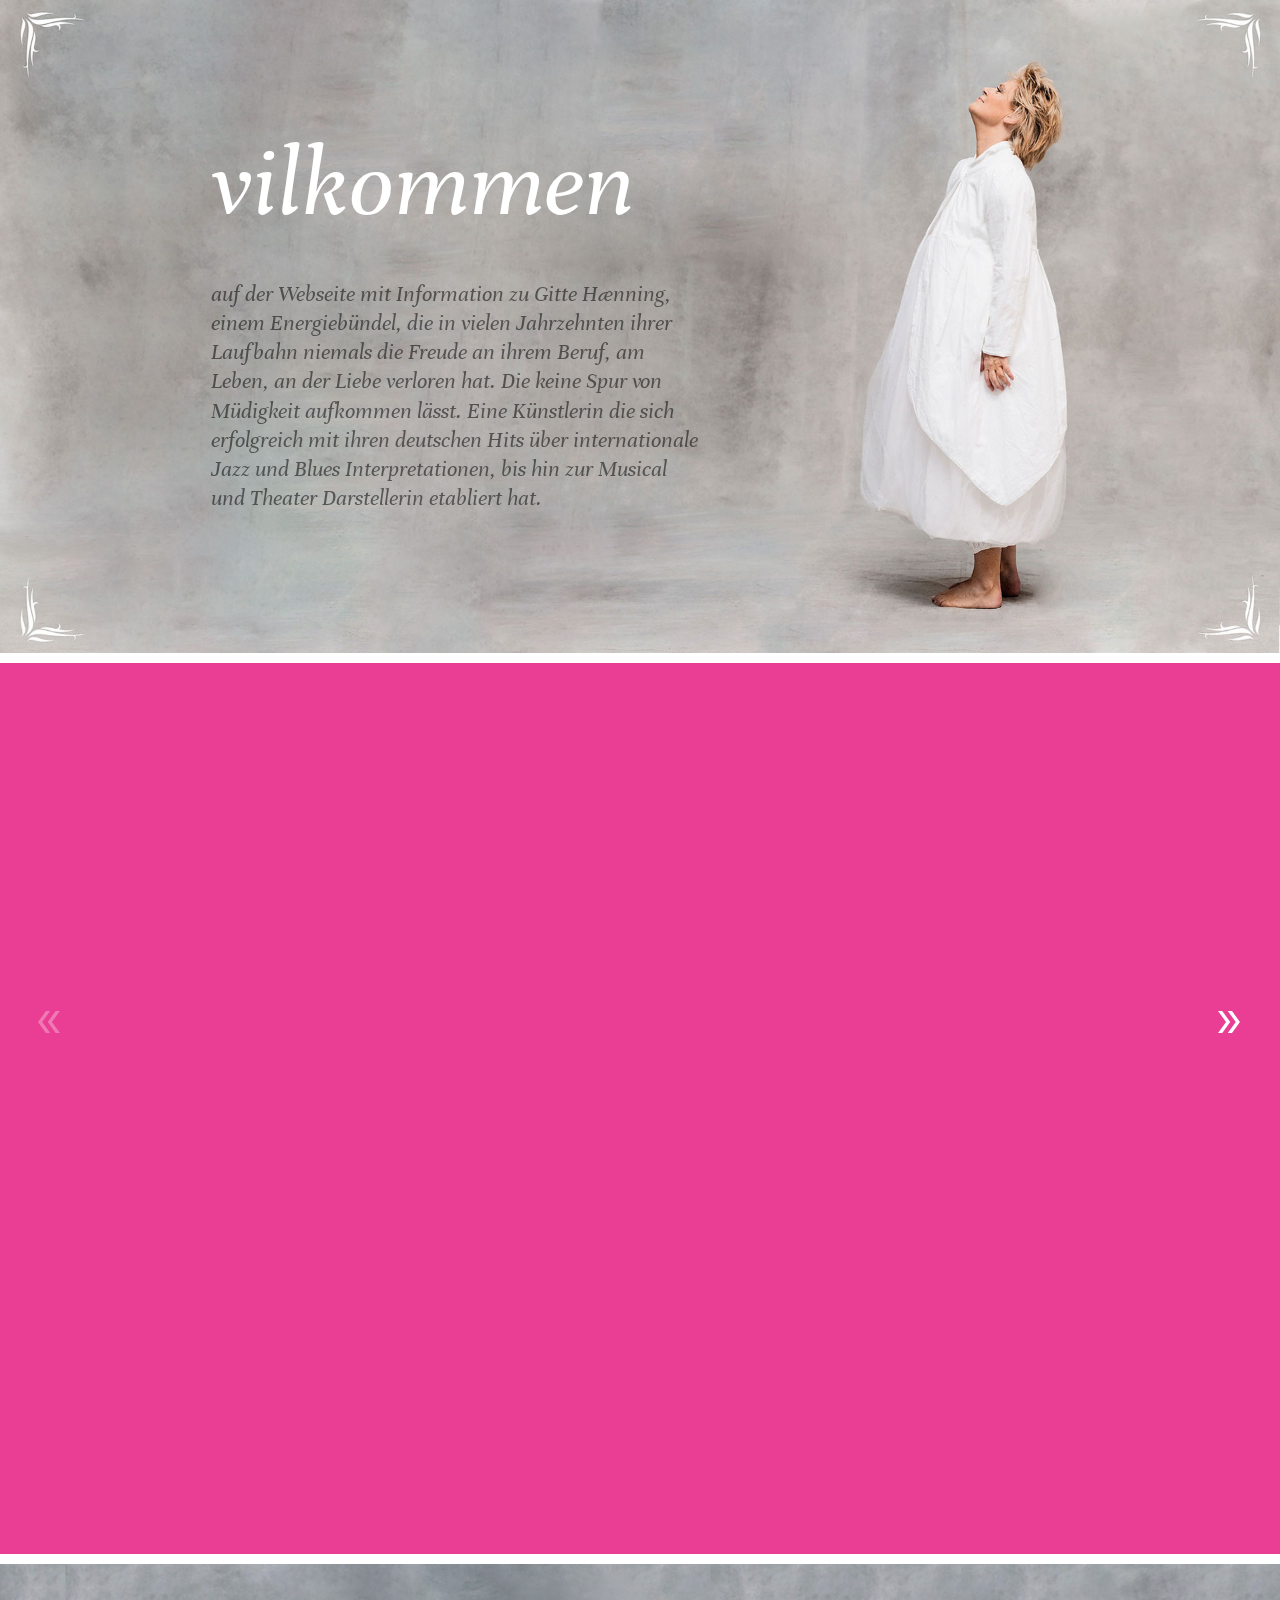
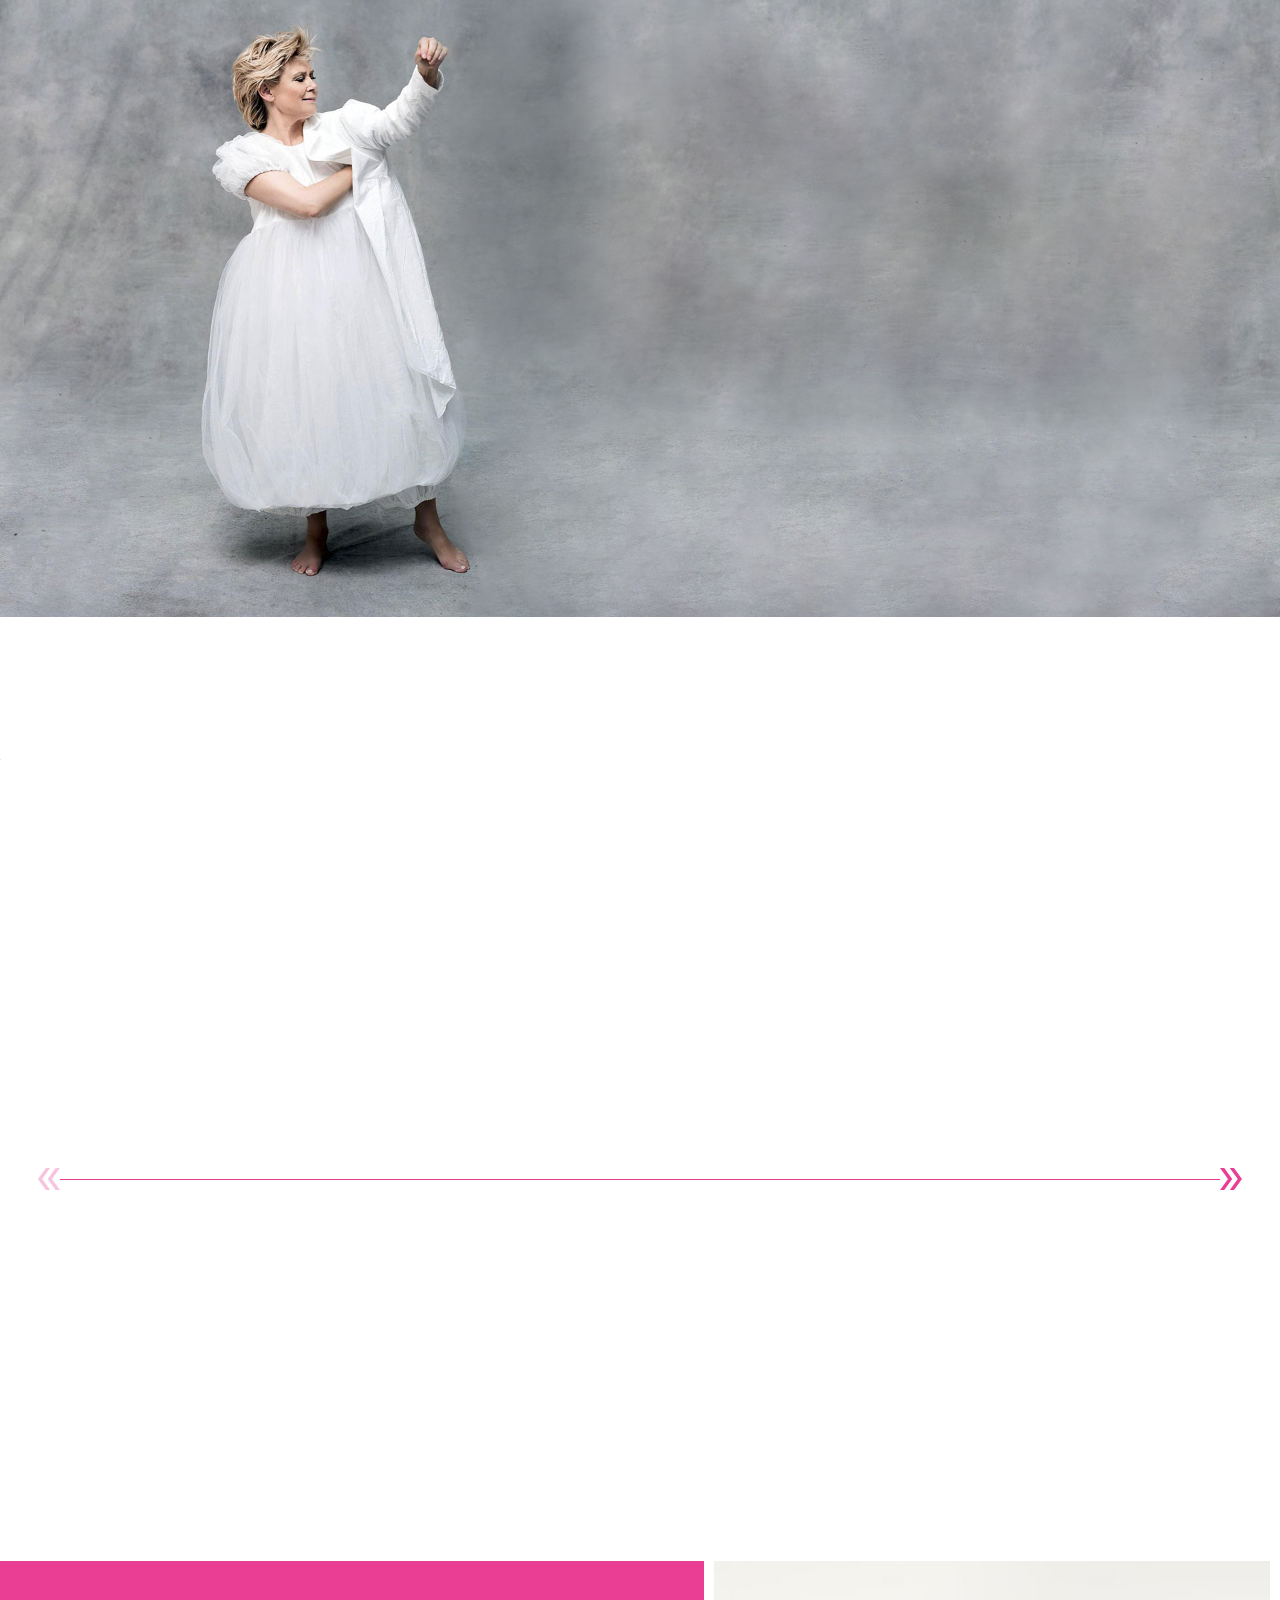
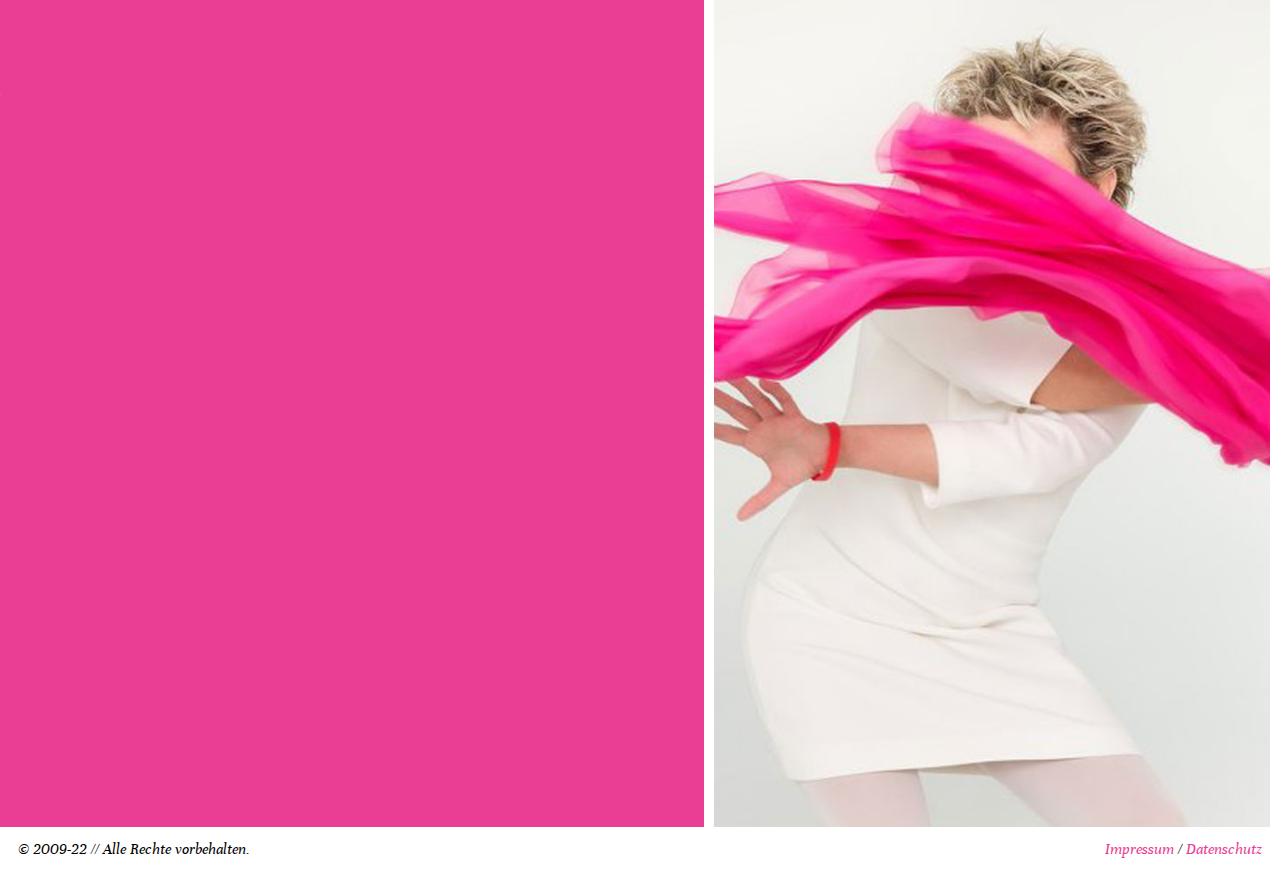
==== commit 9e2ef6bd: "js erst laden nach content loaded" ====
--- a/index.html
+++ b/index.html
@@ -101,7 +101,7 @@
             <div class="point">
               <div class="polaroid">
                 <div class="image">
-                  <img src="img/life/baby.jpg" alt="" />
+                  <img src="img/life/baby.jpg" alt="Geburt" />
                 </div>
               </div>
               <p><span>29.juni 1946</span> // Gitte erblickt in Aarhus (Dänemark) als zweite Tochter von Erna und Otto Haenning-Johannsson das Licht der Welt.</p>
@@ -111,7 +111,7 @@
             <div class="point">
               <div class="polaroid">
                 <div class="image">
-                  <img src="img/life/papaundgitte.jpg" alt="" />
+                  <img src="img/life/papaundgitte.jpg" alt="Papa und Gitte" />
                 </div>
               </div>
               <p><span>1954</span> // Vater Otto überredet die kleine Gitte mit ihm „Giftes med farmand“ einzusingen. Dies wird ein großer Erfolg und Gitte über Nacht zum Kinderstar.</p>
@@ -121,27 +121,27 @@
             <div class="point">
               <div class="polaroid">
                 <div class="image">
-                  <img src="img/life/gittesolo.jpg" alt="" />
-                </div>
-              </div>
-              <p><span>1958</span> // Gitte erhält ihren ersten eigenen Plattenvertrag, macht Karriere ohne Vater Otto und galt bald als berühmtester Teenagerstar ganz Skandinaviens.</p>
+                  <img src="img/life/gittesolo.jpg" alt="Solokarriere" />
+                </div>
+              </div>
+              <p><span>1958</span> // Gitte erhält ihren ersten eigenen Plattenvertrag, macht Karriere ohne Vater Otto und gilt bald als berühmtester Teenagerstar ganz Skandinaviens.</p>
             </div>
           </div>
           <div class="slide" data-year="60">
             <div class="point">
               <div class="polaroid">
                 <div class="image">
-                  <img src="img/life/jazz.jpg" alt="" />
-                </div>
-              </div>
-              <p><span>1960</span> // Nicht nur durch die Arbeit mit Jazzgrössen wie Oscar Pettiford entwickelt Gitte ihre große Liebe zum Jazz und darf die ersten </p>
-            </div>
-          </div>
-          <div class="slide">
-            <div class="point">
-              <div class="polaroid">
-                <div class="image">
-                  <img src="img/life/schule.jpg" alt="" />
+                  <img src="img/life/jazz.jpg" alt="Erste Jazzsongs" />
+                </div>
+              </div>
+              <p><span>1960</span> // Nicht nur durch die Arbeit mit Jazzgrössen wie Oscar Pettiford entwickelt Gitte ihre große Liebe zum Jazz.</p>
+            </div>
+          </div>
+          <div class="slide">
+            <div class="point">
+              <div class="polaroid">
+                <div class="image">
+                  <img src="img/life/schule.jpg" alt="Karriereversuche in Deutschland" />
                 </div>
               </div>
               <p><span>1960-62</span> // In ihrer Heimat längst ein Star, spielt Gitte Musicals, Shows und Filme. Nils Nobach entdeckt sie bei einem Dänemarkurlaub und versucht sie auf dem deutschen Markt zu etablieren.</p>
@@ -151,7 +151,7 @@
             <div class="point">
               <div class="polaroid">
                 <div class="image">
-                  <img src="img/life/snakker.jpg" alt="" />
+                  <img src="img/life/snakker.jpg" alt="Dänischer Vorentscheidung Grand Prix" />
                 </div>
               </div>
               <p><span>1962</span> // Gitte nimmt an der dänischen Vorentscheidung zum Grand Prix d'Eurovision de la Chanson (ESC) mit „Jeg snakker med mig selv“ teil. Das Lied wird disqualifiziert.</p>
@@ -161,7 +161,7 @@
             <div class="point">
               <div class="polaroid">
                 <div class="image">
-                  <img src="img/life/cowboy.jpg" alt="" />
+                  <img src="img/life/cowboy.jpg" alt="Ich will nen Cowboy als Mann" />
                 </div>
               </div>
               <p><span>1963</span> // „Ich will'nen Cowboy als Mann“ gewinnt bei den Deutschen Schlagerfestspielen in Baden-Baden und Gittes Karriere in Deutschland beginnt. Cowboy - Fluch oder Segen.</p>
@@ -171,17 +171,17 @@
             <div class="point">
               <div class="polaroid">
                 <div class="image">
-                  <img src="img/life/gitteogrex.jpg" alt="" />
-                </div>
-              </div>
-              <p><span>1964-65</span> // Rex und Gitte - das Traumpaar der 60s - und doch von allem zuviel.</p>
-            </div>
-          </div>
-          <div class="slide">
-            <div class="point">
-              <div class="polaroid">
-                <div class="image">
-                  <img src="img/life/neuerStil.jpg" alt="" />
+                  <img src="img/life/gitteogrex.jpg" alt="Gitte" />
+                </div>
+              </div>
+              <p><span>1964-65</span> // Rex und Gitte - das Traumpaar der 60s - und doch von allem zuviel. Denn als die Presse den beiden eine Liebesaffäre andichtet ist für Gitte Schluß.</p>
+            </div>
+          </div>
+          <div class="slide">
+            <div class="point">
+              <div class="polaroid">
+                <div class="image">
+                  <img src="img/life/neuerStil.jpg" alt="Neuer Stil" />
                 </div>
               </div>
               <p><span>1966</span> // Gitte langweilen die plumpen Schlagerliedchen und sie versucht neue Wege mit einem progressiveren Musikstil. Trotz Problemen mit Produzent Gietz setzt sich Gitte in der patriarchischen Musikbranche durch.</p>
@@ -191,7 +191,7 @@
             <div class="point">
               <div class="polaroid">
                 <div class="image">
-                  <img src="img/life/rotemantel.jpg" alt="" />
+                  <img src="img/life/rotemantel.jpg" alt="Der rote Mantel" />
                 </div>
               </div>
               <p><span>1968</span> // Im Film-Epos "Der rote Mantel" sieht man Gitte wie Gott sie schuf auf der großen Leinwand - im noch prüden Deutschland ein Skandal!</p>
@@ -201,17 +201,17 @@
             <div class="point">
               <div class="polaroid">
                 <div class="image">
-                  <img src="img/life/neueWege.jpg" alt="" />
-                </div>
-              </div>
-              <p><span>1969</span> // Als Gitte sich von Elektrola lösen will, lockt man sie mit der Produktion einer Jazzplatte! Ein kleines Meisterwerk mit den who is who der Szene entsteht "My kind of work" - jedoch kein Erfolg beim "alten" Publikum.</p>
+                  <img src="img/life/neueWege.jpg" alt="Neue Wege" />
+                </div>
+              </div>
+              <p><span>1969</span> // Als Gitte sich von Elektrola lösen will, lockt man sie mit der Produktion einer Jazzplatte! Ein kleines Meisterwerk mit den who is who der Szene entsteht "My kind of world" - jedoch kein Erfolg beim "alten" Publikum.</p>
             </div>
           </div>
           <div class="slide" data-year="70">
             <div class="point">
               <div class="polaroid">
                 <div class="image">
-                  <img src="img/life/pause.jpg" alt="" />
+                  <img src="img/life/pause.jpg" alt="Pause" />
                 </div>
               </div>
               <p><span>1971-72</span> // Frustriert zieht sich Gitte aus Musikgeschäft zurück - Umzug nach Rom - Pause vom großen Musikbusiness und Besinnung auf das Leben.</p>
@@ -221,7 +221,7 @@
             <div class="point">
               <div class="polaroid">
                 <div class="image">
-                  <img src="img/life/esc.jpg" alt="" />
+                  <img src="img/life/esc.jpg" alt="Grand Prix Teilnahme mit Junger Tag" />
                 </div>
               </div>
               <p><span>1973</span> // Grand Prix Teilnahme mit "Junger Tag". Am Ende wird es der 8.Platz und Gittes Karriere nimmt wieder Fahrt auf.</p>
@@ -231,17 +231,17 @@
             <div class="point">
               <div class="polaroid">
                 <div class="image">
-                  <img src="img/life/begegnungenmitgitte.jpg" alt="" />
-                </div>
-              </div>
-              <p><span>1974</span> // Eigene TV-Show „Begegnung mit Gitte"</p>
-            </div>
-          </div>
-          <div class="slide">
-            <div class="point">
-              <div class="polaroid">
-                <div class="image">
-                  <img src="img/life/ehe2.jpg" alt="" />
+                  <img src="img/life/begegnungenmitgitte.jpg" alt="Begegnungen mit Gitte" />
+                </div>
+              </div>
+              <p><span>1974</span> // Gitte bekommt ihre erste eigene TV-Show „Begegnung mit Gitte".</p>
+            </div>
+          </div>
+          <div class="slide">
+            <div class="point">
+              <div class="polaroid">
+                <div class="image">
+                  <img src="img/life/ehe2.jpg" alt="Heirat" />
                 </div>
               </div>
               <p><span>1974</span> // Man muss schließlich auch mal "ja" sagen, Gitte heiratet aus Trotz ihren Manager Joe Geistler, weil alle was dagegen zu sagen hatten. Die Ehe hält 2 Jahre.</p>
@@ -251,7 +251,7 @@
             <div class="point">
               <div class="polaroid">
                 <div class="image">
-                  <img src="img/life/75.jpg" alt="" />
+                  <img src="img/life/75.jpg" alt="Neue Erfolge" />
                 </div>
               </div>
               <p><span>1975-77</span> // Gitte feiert in diesen Jahren neue Erfolge mit Hits wie Robert, Monte Carlo oder Schöner Mann. Ist beliebter Gast in vielerlei Shows und trotz "ESC-Pleite" wieder in aller Munde und präsenter als jemals zuvor.</p>
@@ -261,7 +261,7 @@
             <div class="point">
               <div class="polaroid">
                 <div class="image">
-                  <img src="img/life/kopenhagen.jpg" alt="" />
+                  <img src="img/life/kopenhagen.jpg" alt="Wonderful Gitte aus Kopenhagen" />
                 </div>
               </div>
               <p><span>1978</span> // Ritterschlag mit großer Personalityshow im ZDF zur Hauptsendezeit. In Wonderful Gitte aus Kopenhagen zeigt wiedermal ihre sanglichen und schauspielerischen Qualitäten.</p>
@@ -271,7 +271,7 @@
             <div class="point">
               <div class="polaroid">
                 <div class="image">
-                  <img src="img/life/imagewechsel.jpg" alt="" />
+                  <img src="img/life/imagewechsel.jpg" alt="Imagewechsel" />
                 </div>
               </div>
               <p><span>1980-81</span> // „Imagewechsel“ und erneuter Wechsel der Plattenfirma zu Global anspruchsvollere Musik. Ein Neustart, ganz neu, ganz anders.</p>
@@ -281,7 +281,7 @@
             <div class="point">
               <div class="polaroid">
                 <div class="image">
-                  <img src="img/life/schallplattenpreis.jpg" alt="" />
+                  <img src="img/life/schallplattenpreis.jpg" alt="Deutscher Schallplattenpreis" />
                 </div>
               </div>
               <p><span>1981</span> // Deutscher Schallplattenpreis - Die Früchte des Imagewechsels - der größte deutsche Musikpreis für das Konzeptalbum "Bleib noch bis zum Sonntag".</p>
@@ -291,7 +291,7 @@
             <div class="point">
               <div class="polaroid">
                 <div class="image">
-                  <img src="img/life/beruehrungen.jpg" alt="" />
+                  <img src="img/life/beruehrungen.jpg" alt="Größter Erfolg mit Berührungen" />
                 </div>
               </div>
               <p><span>1983</span> // Das Album "Berührungen" wird einer ihrer größten Erfolge. Fortan unter dem Namen Gitte Haenning.</p>
@@ -301,7 +301,7 @@
             <div class="point">
               <div class="polaroid">
                 <div class="image">
-                  <img src="img/life/tourberuehrungen.jpg" alt="" />
+                  <img src="img/life/tourberuehrungen.jpg" alt="Berührungen Tournee" />
                 </div>
               </div>
               <p><span>1984</span> // Gitte bekommt ihre bisher einzige Goldene Schallplatte für das Erfolgsalbum „Berührungen“ und geht damit auf ihre erste Tournee.</p>
@@ -311,7 +311,7 @@
             <div class="point">
               <div class="polaroid">
                 <div class="image">
-                  <img src="img/life/hundebiss2.jpg" alt="" />
+                  <img src="img/life/hundebiss2.jpg" alt="Hundebiss" />
                 </div>
               </div>
               <p><span>1985</span> // Ein Hundebiss ins Gesicht zwingt Gitte zur einjährigen Zwangspause.</p>
@@ -321,7 +321,7 @@
             <div class="point">
               <div class="polaroid">
                 <div class="image">
-                  <img src="img/life/comeback.jpg" alt="" />
+                  <img src="img/life/comeback.jpg" alt="Comeback" />
                 </div>
               </div>
               <p><span>1987-88</span> // Genesen und gestärkt - wieder einmal Neustart. Mit dem Album "Jetzt erst recht" gehts erneut auf Tournee.</p>
@@ -331,7 +331,7 @@
             <div class="point">
               <div class="polaroid">
                 <div class="image">
-                  <img src="img/life/friedrich.jpg" alt="" />
+                  <img src="img/life/friedrich.jpg" alt="Friedrich Kurz" />
                 </div>
               </div>
               <p><span>1991-92</span> // Friedrich Kurz, der Musicalpapst tritt in ihr Leben und es wird Liebe</p>
@@ -341,7 +341,7 @@
             <div class="point">
               <div class="polaroid">
                 <div class="image">
-                  <img src="img/life/liebster.jpg" alt="" />
+                  <img src="img/life/liebster.jpg" alt="Liebster" />
                 </div>
               </div>
               <p><span>1993-94</span> // Ein weiteres Mal wechselt Gitte die Plattenfirma. Mit einem neuen Produktionsteam entsteht das hervorragende Album "Liebster". Leider wurde es nicht ausreichend promotet.</p>
@@ -351,7 +351,7 @@
             <div class="point">
               <div class="polaroid">
                 <div class="image">
-                  <img src="img/life/rocknroll.jpg" alt="" />
+                  <img src="img/life/rocknroll.jpg" alt="Shakepeare und Rock 'n' Roll" />
                 </div>
               </div>
               <p><span>1995</span> // Friedrich Kurz' Produktion Shakepeare und Rock 'n' Roll mit Gitte in der 1.Besetzung.</p>
@@ -361,7 +361,7 @@
             <div class="point">
               <div class="polaroid">
                 <div class="image">
-                  <img src="img/life/songsformyfather.jpg" alt="" />
+                  <img src="img/life/songsformyfather.jpg" alt="Songs for my Father" />
                 </div>
               </div>
               <p><span>1997</span> // Gitte bringt ihre große Liebe zum Jazz in ihre Konzerte und tritt seit ihrer Kindheit wieder zusammen mit Papa Otto auf. „Songs for my father“ in der Komischen Oper Berlin wird ein großer Erfolg.</p>
@@ -371,7 +371,7 @@
             <div class="point">
               <div class="polaroid">
                 <div class="image">
-                  <img src="img/life/favoritesongs.jpg" alt="" />
+                  <img src="img/life/favoritesongs.jpg" alt="My favorite Songs" />
                 </div>
               </div>
               <p><span>1998</span> // Gitte singt ihre internationalen Lieblingslieder - "My favorite Songs" - ein, inkl. Titelsong für die ZDF-Serie "Lisa Falk" - leider kein großer Publikumserfolg.</p>
@@ -381,7 +381,7 @@
             <div class="point">
               <div class="polaroid">
                 <div class="image">
-                  <img src="img/life/injazzkonzerte.jpg" alt="" />
+                  <img src="img/life/injazzkonzerte.jpg" alt="In Jazz Konzerte" />
                 </div>
               </div>
               <p><span>2001-02 </span> // Umjubelte Konzertreihe - In Jazz - immer und immer wieder verlängert und Wiederholungstermine in gleichen Venues.</p>
@@ -391,7 +391,7 @@
             <div class="point">
               <div class="polaroid">
                 <div class="image">
-                  <img src="img/life/johansson.jpg" alt="" />
+                  <img src="img/life/johansson.jpg" alt="Album Johansson" />
                 </div>
               </div>
               <p><span>2004</span> // Erstes selbstproduziertes Album "Johansson" zum 50. Bühnenjubiläum. Zusätzlich zum neuen Studioalbum wird die Live-Aufnahme zur umjubelten Tournee "In Jazz" veröffentlicht.</p>
@@ -401,7 +401,7 @@
             <div class="point">
               <div class="polaroid">
                 <div class="image">
-                  <img src="img/life/gws.jpg" alt="" />
+                  <img src="img/life/gws.jpg" alt="Gitte, Wencke, Siw" />
                 </div>
               </div>
               <p><span>2004-07</span> // Ursprünglich als 3-wöchige Sommershow in Berlin geplant, wird "Gitte, Wencke und Siw" zu Überraschungshit - am Ende es Konzerte in der gesamten Republik mit über 500 Shows.</p>
@@ -411,7 +411,7 @@
             <div class="point">
               <div class="polaroid">
                 <div class="image">
-                  <img src="img/life/boettcher2.jpg" alt="" />
+                  <img src="img/life/boettcher2.jpg" alt="Die Gitte Hænning-Story" />
                 </div>
               </div>
               <p><span>2006</span> // Marc Boettcher ehrt Gitte mit einem 2stündigen Biografie-Dokufilm über ihr Leben - Die Gitte Hænning-Story - rührt Gitte bei der Uraufführung zu Tränen.</p>
@@ -421,7 +421,7 @@
             <div class="point">
               <div class="polaroid">
                 <div class="image">
-                  <img src="img/life/tourneen.jpg" alt="" />
+                  <img src="img/life/tourneen.jpg" alt="Tourneen" />
                 </div>
               </div>
               <p><span>2007-2010</span> // Tourneen, mal mehr Jazz, mal mehr Pop-orientiert</p>
@@ -431,7 +431,7 @@
             <div class="point">
               <div class="polaroid">
                 <div class="image">
-                  <img src="img/life/wasihrwollt.jpg" alt="" />
+                  <img src="img/life/wasihrwollt.jpg" alt="Was ihr wollt" />
                 </div>
               </div>
               <p><span>2010</span> // Album "Was ihr wollt" - 8 neuproduzierte Hits und 4 neue Songs werden veröffentlicht.</p>
@@ -441,7 +441,7 @@
             <div class="point">
               <div class="polaroid">
                 <div class="image">
-                  <img src="img/life/narrshakespeare.jpg" alt="" />
+                  <img src="img/life/narrshakespeare.jpg" alt="Shakespeare-Was ihr wollt" />
                 </div>
               </div>
               <p><span>2010</span> // Im Shakespeare-Stück "Was ihr wollt" übernimmt Gitte die Rolle den Narren und geht damit auf Theatertour.</p>
@@ -451,7 +451,7 @@
             <div class="point">
               <div class="polaroid">
                 <div class="image">
-                  <img src="img/life/letsdance.jpg" alt="" />
+                  <img src="img/life/letsdance.jpg" alt="Lets dance" />
                 </div>
               </div>
               <p><span>2012</span> // Teilnahme an der RTL-Tanzshow "Let's dance", die sie nach dem Tode ihrer Schwester Jette abbricht.</p>
@@ -461,7 +461,7 @@
             <div class="point">
               <div class="polaroid">
                 <div class="image">
-                  <img src="img/life/loveletters.jpg" alt="" />
+                  <img src="img/life/loveletters.jpg" alt="Love Letters" />
                 </div>
               </div>
               <p><span>2014-2015</span> // Theatertour mit dem Stück "Loveletters"</p>
@@ -471,7 +471,7 @@
             <div class="point">
               <div class="polaroid">
                 <div class="image">
-                  <img src="img/life/desmond.jpg" alt="" />
+                  <img src="img/life/desmond.jpg" alt="Norma Desmond" />
                 </div>
               </div>
               <p><span>2016</span> // Hauptrolle als Norma Desmond in "Sunset Boulevard" im Theater Lübeck. Bis jetzt die erfolgreichste Inszenierung des Hauses.</p>
@@ -481,7 +481,7 @@
             <div class="point">
               <div class="polaroid">
                 <div class="image">
-                  <img src="img/life/flashdance.jpg" alt="" />
+                  <img src="img/life/flashdance.jpg" alt="Flashdance" />
                 </div>
               </div>
               <p><span>2018</span> // Im Hamburger Mehr!-Theater am Großmarkt war Gitte als alternde Tanzlehrerin Hannah im Musical des Kultfilms Flashdance in einer Sprechrolle zu sehen.</p>
@@ -491,7 +491,7 @@
             <div class="point">
               <div class="polaroid">
                 <div class="image">
-                  <img src="img/life/heute.jpg" alt="" />
+                  <img src="img/life/heute.jpg" alt="Bis heute" />
                 </div>
               </div>
               <p><span>bis heute</span> // Mit anspruchvollen, wechselnden Programmen nimmt Gitte ihr Publikum in ihren Konzerten auf musikalische Reisen mit.</p>
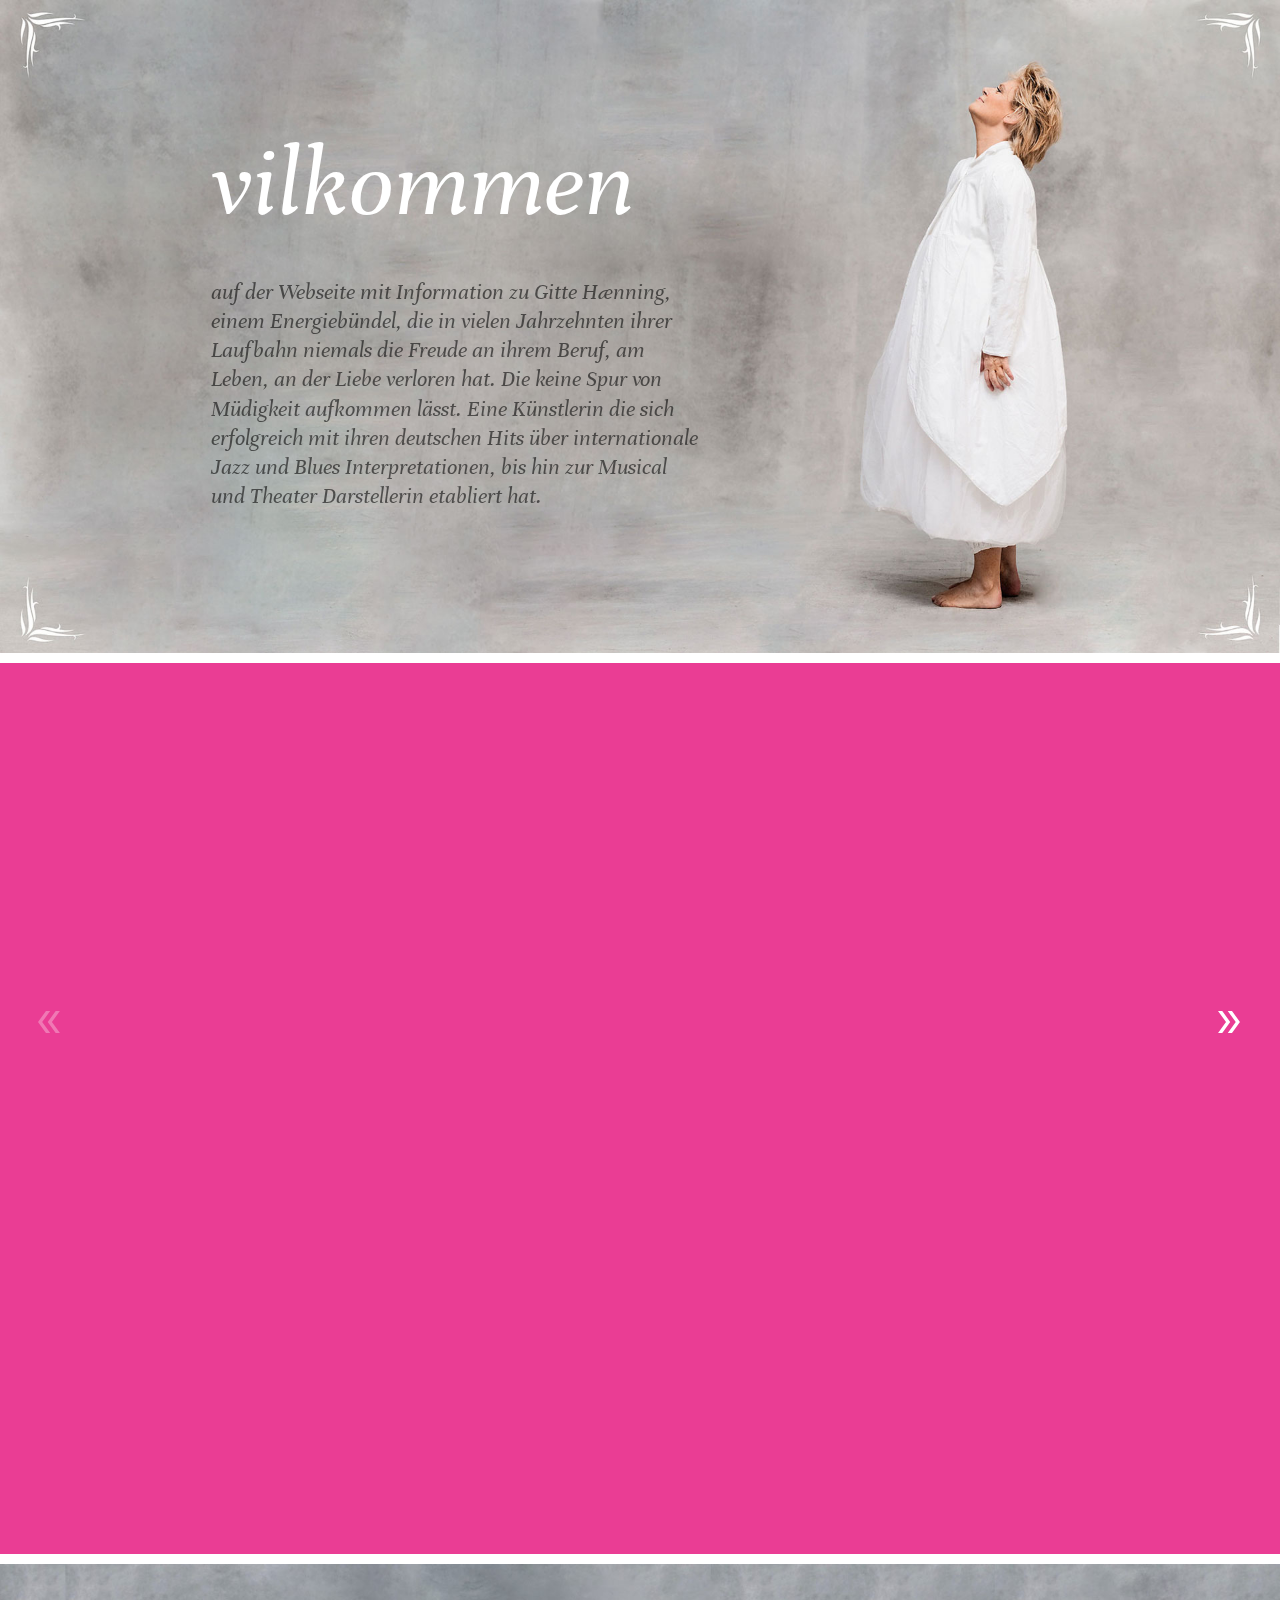
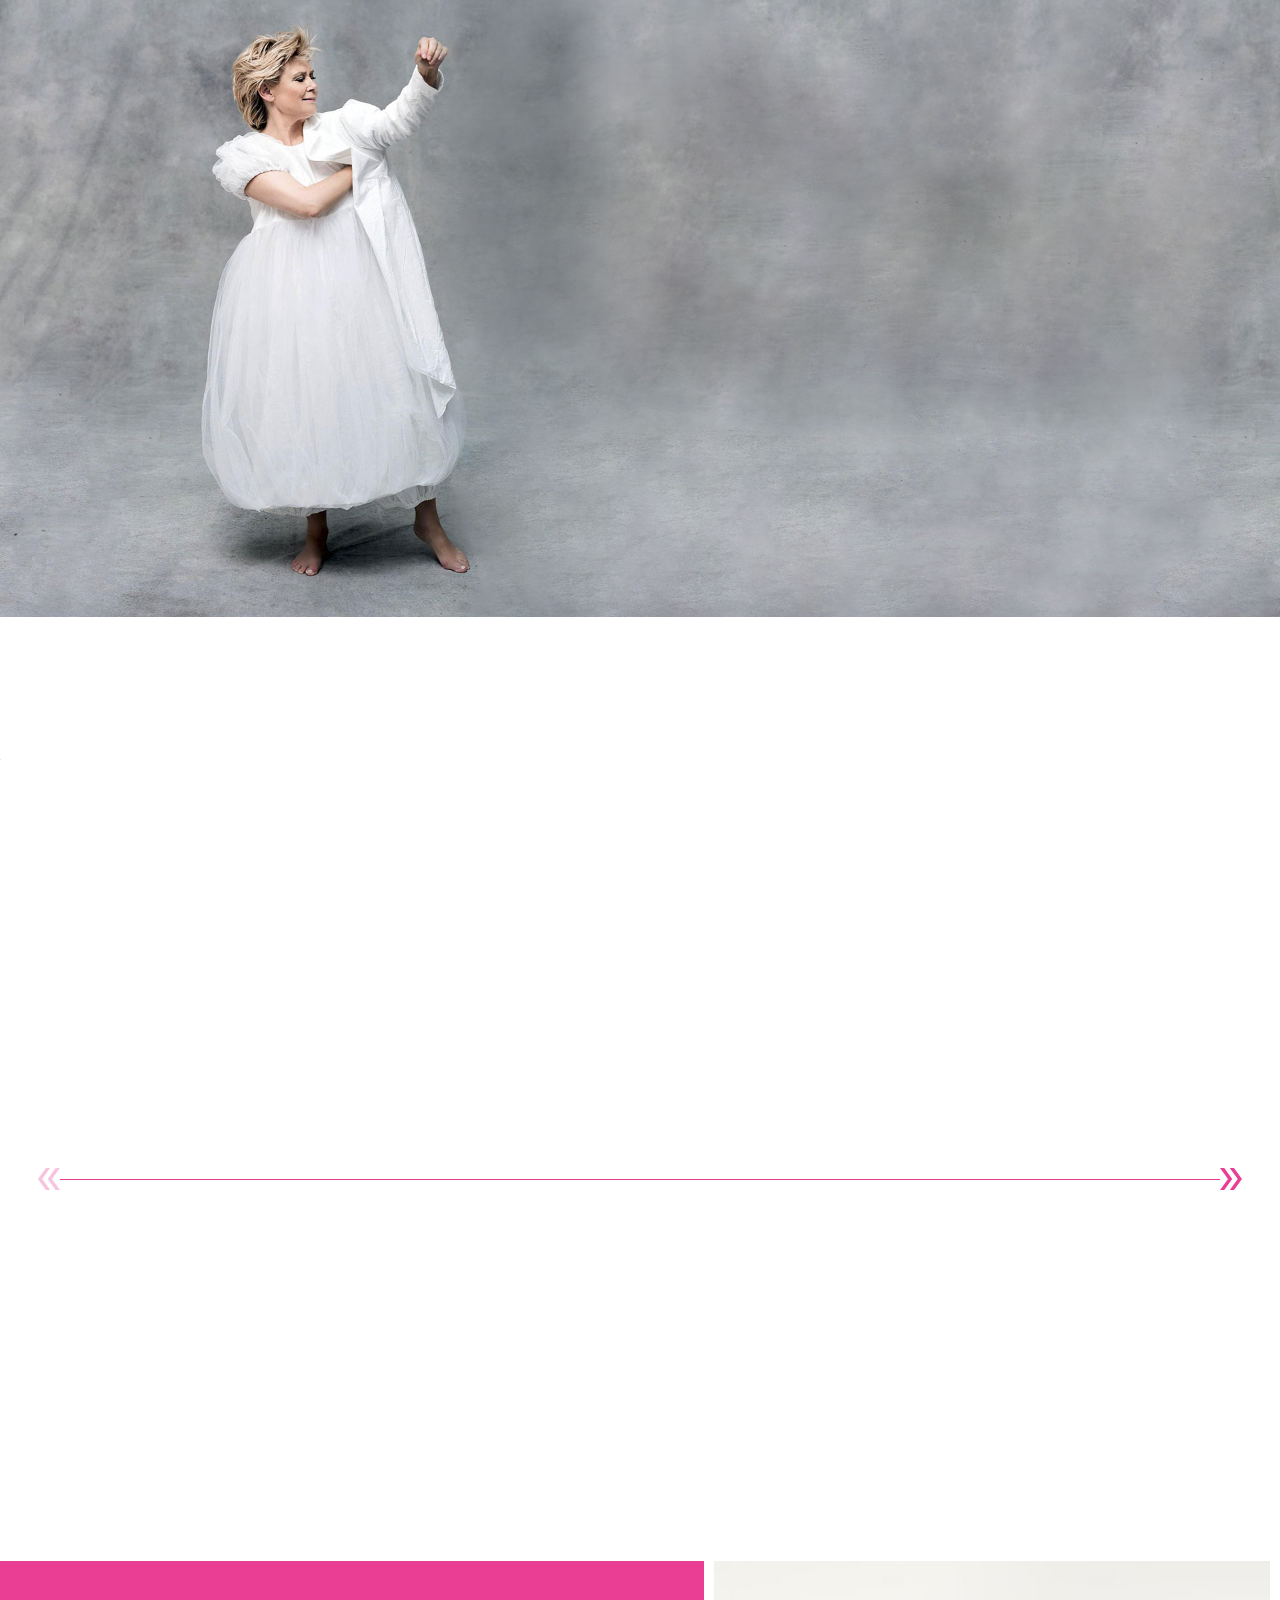
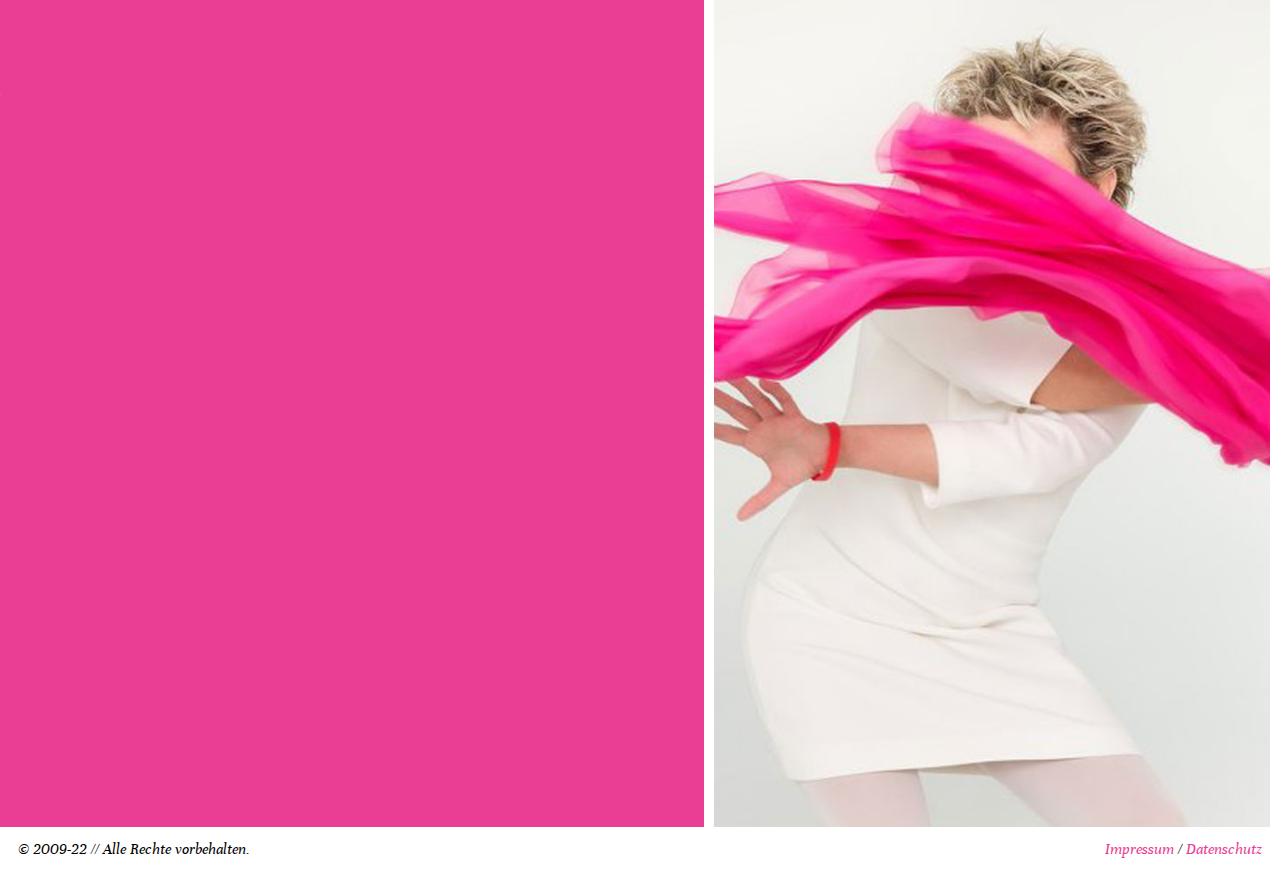
==== commit e8f89921: "Fixes" ====
--- a/index.html
+++ b/index.html
@@ -101,7 +101,7 @@
             <div class="point">
               <div class="polaroid">
                 <div class="image">
-                  <img src="img/life/baby.jpg" alt="Geburt" />
+                  <img src="img/life/baby.jpg" alt="" />
                 </div>
               </div>
               <p><span>29.juni 1946</span> // Gitte erblickt in Aarhus (Dänemark) als zweite Tochter von Erna und Otto Haenning-Johannsson das Licht der Welt.</p>
@@ -111,7 +111,7 @@
             <div class="point">
               <div class="polaroid">
                 <div class="image">
-                  <img src="img/life/papaundgitte.jpg" alt="Papa und Gitte" />
+                  <img src="img/life/papaundgitte.jpg" alt="" />
                 </div>
               </div>
               <p><span>1954</span> // Vater Otto überredet die kleine Gitte mit ihm „Giftes med farmand“ einzusingen. Dies wird ein großer Erfolg und Gitte über Nacht zum Kinderstar.</p>
@@ -121,27 +121,27 @@
             <div class="point">
               <div class="polaroid">
                 <div class="image">
-                  <img src="img/life/gittesolo.jpg" alt="Solokarriere" />
-                </div>
-              </div>
-              <p><span>1958</span> // Gitte erhält ihren ersten eigenen Plattenvertrag, macht Karriere ohne Vater Otto und gilt bald als berühmtester Teenagerstar ganz Skandinaviens.</p>
+                  <img src="img/life/gittesolo.jpg" alt="" />
+                </div>
+              </div>
+              <p><span>1958</span> // Gitte erhält ihren ersten eigenen Plattenvertrag, macht Karriere ohne Vater Otto und galt bald als berühmtester Teenagerstar ganz Skandinaviens.</p>
             </div>
           </div>
           <div class="slide" data-year="60">
             <div class="point">
               <div class="polaroid">
                 <div class="image">
-                  <img src="img/life/jazz.jpg" alt="Erste Jazzsongs" />
-                </div>
-              </div>
-              <p><span>1960</span> // Nicht nur durch die Arbeit mit Jazzgrössen wie Oscar Pettiford entwickelt Gitte ihre große Liebe zum Jazz.</p>
-            </div>
-          </div>
-          <div class="slide">
-            <div class="point">
-              <div class="polaroid">
-                <div class="image">
-                  <img src="img/life/schule.jpg" alt="Karriereversuche in Deutschland" />
+                  <img src="img/life/jazz.jpg" alt="" />
+                </div>
+              </div>
+              <p><span>1960</span> // Nicht nur durch die Arbeit mit Jazzgrössen wie Oscar Pettiford entwickelt Gitte ihre große Liebe zum Jazz und darf die ersten </p>
+            </div>
+          </div>
+          <div class="slide">
+            <div class="point">
+              <div class="polaroid">
+                <div class="image">
+                  <img src="img/life/schule.jpg" alt="" />
                 </div>
               </div>
               <p><span>1960-62</span> // In ihrer Heimat längst ein Star, spielt Gitte Musicals, Shows und Filme. Nils Nobach entdeckt sie bei einem Dänemarkurlaub und versucht sie auf dem deutschen Markt zu etablieren.</p>
@@ -151,7 +151,7 @@
             <div class="point">
               <div class="polaroid">
                 <div class="image">
-                  <img src="img/life/snakker.jpg" alt="Dänischer Vorentscheidung Grand Prix" />
+                  <img src="img/life/snakker.jpg" alt="" />
                 </div>
               </div>
               <p><span>1962</span> // Gitte nimmt an der dänischen Vorentscheidung zum Grand Prix d'Eurovision de la Chanson (ESC) mit „Jeg snakker med mig selv“ teil. Das Lied wird disqualifiziert.</p>
@@ -161,7 +161,7 @@
             <div class="point">
               <div class="polaroid">
                 <div class="image">
-                  <img src="img/life/cowboy.jpg" alt="Ich will nen Cowboy als Mann" />
+                  <img src="img/life/cowboy.jpg" alt="" />
                 </div>
               </div>
               <p><span>1963</span> // „Ich will'nen Cowboy als Mann“ gewinnt bei den Deutschen Schlagerfestspielen in Baden-Baden und Gittes Karriere in Deutschland beginnt. Cowboy - Fluch oder Segen.</p>
@@ -171,17 +171,17 @@
             <div class="point">
               <div class="polaroid">
                 <div class="image">
-                  <img src="img/life/gitteogrex.jpg" alt="Gitte" />
-                </div>
-              </div>
-              <p><span>1964-65</span> // Rex und Gitte - das Traumpaar der 60s - und doch von allem zuviel. Denn als die Presse den beiden eine Liebesaffäre andichtet ist für Gitte Schluß.</p>
-            </div>
-          </div>
-          <div class="slide">
-            <div class="point">
-              <div class="polaroid">
-                <div class="image">
-                  <img src="img/life/neuerStil.jpg" alt="Neuer Stil" />
+                  <img src="img/life/gitteogrex.jpg" alt="" />
+                </div>
+              </div>
+              <p><span>1964-65</span> // Rex und Gitte - das Traumpaar der 60s - und doch von allem zuviel.</p>
+            </div>
+          </div>
+          <div class="slide">
+            <div class="point">
+              <div class="polaroid">
+                <div class="image">
+                  <img src="img/life/neuerStil.jpg" alt="" />
                 </div>
               </div>
               <p><span>1966</span> // Gitte langweilen die plumpen Schlagerliedchen und sie versucht neue Wege mit einem progressiveren Musikstil. Trotz Problemen mit Produzent Gietz setzt sich Gitte in der patriarchischen Musikbranche durch.</p>
@@ -191,7 +191,7 @@
             <div class="point">
               <div class="polaroid">
                 <div class="image">
-                  <img src="img/life/rotemantel.jpg" alt="Der rote Mantel" />
+                  <img src="img/life/rotemantel.jpg" alt="" />
                 </div>
               </div>
               <p><span>1968</span> // Im Film-Epos "Der rote Mantel" sieht man Gitte wie Gott sie schuf auf der großen Leinwand - im noch prüden Deutschland ein Skandal!</p>
@@ -201,17 +201,17 @@
             <div class="point">
               <div class="polaroid">
                 <div class="image">
-                  <img src="img/life/neueWege.jpg" alt="Neue Wege" />
-                </div>
-              </div>
-              <p><span>1969</span> // Als Gitte sich von Elektrola lösen will, lockt man sie mit der Produktion einer Jazzplatte! Ein kleines Meisterwerk mit den who is who der Szene entsteht "My kind of world" - jedoch kein Erfolg beim "alten" Publikum.</p>
+                  <img src="img/life/neueWege.jpg" alt="" />
+                </div>
+              </div>
+              <p><span>1969</span> // Als Gitte sich von Elektrola lösen will, lockt man sie mit der Produktion einer Jazzplatte! Ein kleines Meisterwerk mit den who is who der Szene entsteht "My kind of work" - jedoch kein Erfolg beim "alten" Publikum.</p>
             </div>
           </div>
           <div class="slide" data-year="70">
             <div class="point">
               <div class="polaroid">
                 <div class="image">
-                  <img src="img/life/pause.jpg" alt="Pause" />
+                  <img src="img/life/pause.jpg" alt="" />
                 </div>
               </div>
               <p><span>1971-72</span> // Frustriert zieht sich Gitte aus Musikgeschäft zurück - Umzug nach Rom - Pause vom großen Musikbusiness und Besinnung auf das Leben.</p>
@@ -221,7 +221,7 @@
             <div class="point">
               <div class="polaroid">
                 <div class="image">
-                  <img src="img/life/esc.jpg" alt="Grand Prix Teilnahme mit Junger Tag" />
+                  <img src="img/life/esc.jpg" alt="" />
                 </div>
               </div>
               <p><span>1973</span> // Grand Prix Teilnahme mit "Junger Tag". Am Ende wird es der 8.Platz und Gittes Karriere nimmt wieder Fahrt auf.</p>
@@ -231,17 +231,17 @@
             <div class="point">
               <div class="polaroid">
                 <div class="image">
-                  <img src="img/life/begegnungenmitgitte.jpg" alt="Begegnungen mit Gitte" />
-                </div>
-              </div>
-              <p><span>1974</span> // Gitte bekommt ihre erste eigene TV-Show „Begegnung mit Gitte".</p>
-            </div>
-          </div>
-          <div class="slide">
-            <div class="point">
-              <div class="polaroid">
-                <div class="image">
-                  <img src="img/life/ehe2.jpg" alt="Heirat" />
+                  <img src="img/life/begegnungenmitgitte.jpg" alt="" />
+                </div>
+              </div>
+              <p><span>1974</span> // Eigene TV-Show „Begegnung mit Gitte"</p>
+            </div>
+          </div>
+          <div class="slide">
+            <div class="point">
+              <div class="polaroid">
+                <div class="image">
+                  <img src="img/life/ehe2.jpg" alt="" />
                 </div>
               </div>
               <p><span>1974</span> // Man muss schließlich auch mal "ja" sagen, Gitte heiratet aus Trotz ihren Manager Joe Geistler, weil alle was dagegen zu sagen hatten. Die Ehe hält 2 Jahre.</p>
@@ -251,7 +251,7 @@
             <div class="point">
               <div class="polaroid">
                 <div class="image">
-                  <img src="img/life/75.jpg" alt="Neue Erfolge" />
+                  <img src="img/life/75.jpg" alt="" />
                 </div>
               </div>
               <p><span>1975-77</span> // Gitte feiert in diesen Jahren neue Erfolge mit Hits wie Robert, Monte Carlo oder Schöner Mann. Ist beliebter Gast in vielerlei Shows und trotz "ESC-Pleite" wieder in aller Munde und präsenter als jemals zuvor.</p>
@@ -261,7 +261,7 @@
             <div class="point">
               <div class="polaroid">
                 <div class="image">
-                  <img src="img/life/kopenhagen.jpg" alt="Wonderful Gitte aus Kopenhagen" />
+                  <img src="img/life/kopenhagen.jpg" alt="" />
                 </div>
               </div>
               <p><span>1978</span> // Ritterschlag mit großer Personalityshow im ZDF zur Hauptsendezeit. In Wonderful Gitte aus Kopenhagen zeigt wiedermal ihre sanglichen und schauspielerischen Qualitäten.</p>
@@ -271,7 +271,7 @@
             <div class="point">
               <div class="polaroid">
                 <div class="image">
-                  <img src="img/life/imagewechsel.jpg" alt="Imagewechsel" />
+                  <img src="img/life/imagewechsel.jpg" alt="" />
                 </div>
               </div>
               <p><span>1980-81</span> // „Imagewechsel“ und erneuter Wechsel der Plattenfirma zu Global anspruchsvollere Musik. Ein Neustart, ganz neu, ganz anders.</p>
@@ -281,7 +281,7 @@
             <div class="point">
               <div class="polaroid">
                 <div class="image">
-                  <img src="img/life/schallplattenpreis.jpg" alt="Deutscher Schallplattenpreis" />
+                  <img src="img/life/schallplattenpreis.jpg" alt="" />
                 </div>
               </div>
               <p><span>1981</span> // Deutscher Schallplattenpreis - Die Früchte des Imagewechsels - der größte deutsche Musikpreis für das Konzeptalbum "Bleib noch bis zum Sonntag".</p>
@@ -291,7 +291,7 @@
             <div class="point">
               <div class="polaroid">
                 <div class="image">
-                  <img src="img/life/beruehrungen.jpg" alt="Größter Erfolg mit Berührungen" />
+                  <img src="img/life/beruehrungen.jpg" alt="" />
                 </div>
               </div>
               <p><span>1983</span> // Das Album "Berührungen" wird einer ihrer größten Erfolge. Fortan unter dem Namen Gitte Haenning.</p>
@@ -301,7 +301,7 @@
             <div class="point">
               <div class="polaroid">
                 <div class="image">
-                  <img src="img/life/tourberuehrungen.jpg" alt="Berührungen Tournee" />
+                  <img src="img/life/tourberuehrungen.jpg" alt="" />
                 </div>
               </div>
               <p><span>1984</span> // Gitte bekommt ihre bisher einzige Goldene Schallplatte für das Erfolgsalbum „Berührungen“ und geht damit auf ihre erste Tournee.</p>
@@ -311,7 +311,7 @@
             <div class="point">
               <div class="polaroid">
                 <div class="image">
-                  <img src="img/life/hundebiss2.jpg" alt="Hundebiss" />
+                  <img src="img/life/hundebiss2.jpg" alt="" />
                 </div>
               </div>
               <p><span>1985</span> // Ein Hundebiss ins Gesicht zwingt Gitte zur einjährigen Zwangspause.</p>
@@ -321,7 +321,7 @@
             <div class="point">
               <div class="polaroid">
                 <div class="image">
-                  <img src="img/life/comeback.jpg" alt="Comeback" />
+                  <img src="img/life/comeback.jpg" alt="" />
                 </div>
               </div>
               <p><span>1987-88</span> // Genesen und gestärkt - wieder einmal Neustart. Mit dem Album "Jetzt erst recht" gehts erneut auf Tournee.</p>
@@ -331,7 +331,7 @@
             <div class="point">
               <div class="polaroid">
                 <div class="image">
-                  <img src="img/life/friedrich.jpg" alt="Friedrich Kurz" />
+                  <img src="img/life/friedrich.jpg" alt="" />
                 </div>
               </div>
               <p><span>1991-92</span> // Friedrich Kurz, der Musicalpapst tritt in ihr Leben und es wird Liebe</p>
@@ -341,7 +341,7 @@
             <div class="point">
               <div class="polaroid">
                 <div class="image">
-                  <img src="img/life/liebster.jpg" alt="Liebster" />
+                  <img src="img/life/liebster.jpg" alt="" />
                 </div>
               </div>
               <p><span>1993-94</span> // Ein weiteres Mal wechselt Gitte die Plattenfirma. Mit einem neuen Produktionsteam entsteht das hervorragende Album "Liebster". Leider wurde es nicht ausreichend promotet.</p>
@@ -351,7 +351,7 @@
             <div class="point">
               <div class="polaroid">
                 <div class="image">
-                  <img src="img/life/rocknroll.jpg" alt="Shakepeare und Rock 'n' Roll" />
+                  <img src="img/life/rocknroll.jpg" alt="" />
                 </div>
               </div>
               <p><span>1995</span> // Friedrich Kurz' Produktion Shakepeare und Rock 'n' Roll mit Gitte in der 1.Besetzung.</p>
@@ -361,7 +361,7 @@
             <div class="point">
               <div class="polaroid">
                 <div class="image">
-                  <img src="img/life/songsformyfather.jpg" alt="Songs for my Father" />
+                  <img src="img/life/songsformyfather.jpg" alt="" />
                 </div>
               </div>
               <p><span>1997</span> // Gitte bringt ihre große Liebe zum Jazz in ihre Konzerte und tritt seit ihrer Kindheit wieder zusammen mit Papa Otto auf. „Songs for my father“ in der Komischen Oper Berlin wird ein großer Erfolg.</p>
@@ -371,7 +371,7 @@
             <div class="point">
               <div class="polaroid">
                 <div class="image">
-                  <img src="img/life/favoritesongs.jpg" alt="My favorite Songs" />
+                  <img src="img/life/favoritesongs.jpg" alt="" />
                 </div>
               </div>
               <p><span>1998</span> // Gitte singt ihre internationalen Lieblingslieder - "My favorite Songs" - ein, inkl. Titelsong für die ZDF-Serie "Lisa Falk" - leider kein großer Publikumserfolg.</p>
@@ -381,7 +381,7 @@
             <div class="point">
               <div class="polaroid">
                 <div class="image">
-                  <img src="img/life/injazzkonzerte.jpg" alt="In Jazz Konzerte" />
+                  <img src="img/life/injazzkonzerte.jpg" alt="" />
                 </div>
               </div>
               <p><span>2001-02 </span> // Umjubelte Konzertreihe - In Jazz - immer und immer wieder verlängert und Wiederholungstermine in gleichen Venues.</p>
@@ -391,7 +391,7 @@
             <div class="point">
               <div class="polaroid">
                 <div class="image">
-                  <img src="img/life/johansson.jpg" alt="Album Johansson" />
+                  <img src="img/life/johansson.jpg" alt="" />
                 </div>
               </div>
               <p><span>2004</span> // Erstes selbstproduziertes Album "Johansson" zum 50. Bühnenjubiläum. Zusätzlich zum neuen Studioalbum wird die Live-Aufnahme zur umjubelten Tournee "In Jazz" veröffentlicht.</p>
@@ -401,7 +401,7 @@
             <div class="point">
               <div class="polaroid">
                 <div class="image">
-                  <img src="img/life/gws.jpg" alt="Gitte, Wencke, Siw" />
+                  <img src="img/life/gws.jpg" alt="" />
                 </div>
               </div>
               <p><span>2004-07</span> // Ursprünglich als 3-wöchige Sommershow in Berlin geplant, wird "Gitte, Wencke und Siw" zu Überraschungshit - am Ende es Konzerte in der gesamten Republik mit über 500 Shows.</p>
@@ -411,7 +411,7 @@
             <div class="point">
               <div class="polaroid">
                 <div class="image">
-                  <img src="img/life/boettcher2.jpg" alt="Die Gitte Hænning-Story" />
+                  <img src="img/life/boettcher2.jpg" alt="" />
                 </div>
               </div>
               <p><span>2006</span> // Marc Boettcher ehrt Gitte mit einem 2stündigen Biografie-Dokufilm über ihr Leben - Die Gitte Hænning-Story - rührt Gitte bei der Uraufführung zu Tränen.</p>
@@ -421,7 +421,7 @@
             <div class="point">
               <div class="polaroid">
                 <div class="image">
-                  <img src="img/life/tourneen.jpg" alt="Tourneen" />
+                  <img src="img/life/tourneen.jpg" alt="" />
                 </div>
               </div>
               <p><span>2007-2010</span> // Tourneen, mal mehr Jazz, mal mehr Pop-orientiert</p>
@@ -431,7 +431,7 @@
             <div class="point">
               <div class="polaroid">
                 <div class="image">
-                  <img src="img/life/wasihrwollt.jpg" alt="Was ihr wollt" />
+                  <img src="img/life/wasihrwollt.jpg" alt="" />
                 </div>
               </div>
               <p><span>2010</span> // Album "Was ihr wollt" - 8 neuproduzierte Hits und 4 neue Songs werden veröffentlicht.</p>
@@ -441,7 +441,7 @@
             <div class="point">
               <div class="polaroid">
                 <div class="image">
-                  <img src="img/life/narrshakespeare.jpg" alt="Shakespeare-Was ihr wollt" />
+                  <img src="img/life/narrshakespeare.jpg" alt="" />
                 </div>
               </div>
               <p><span>2010</span> // Im Shakespeare-Stück "Was ihr wollt" übernimmt Gitte die Rolle den Narren und geht damit auf Theatertour.</p>
@@ -451,7 +451,7 @@
             <div class="point">
               <div class="polaroid">
                 <div class="image">
-                  <img src="img/life/letsdance.jpg" alt="Lets dance" />
+                  <img src="img/life/letsdance.jpg" alt="" />
                 </div>
               </div>
               <p><span>2012</span> // Teilnahme an der RTL-Tanzshow "Let's dance", die sie nach dem Tode ihrer Schwester Jette abbricht.</p>
@@ -461,7 +461,7 @@
             <div class="point">
               <div class="polaroid">
                 <div class="image">
-                  <img src="img/life/loveletters.jpg" alt="Love Letters" />
+                  <img src="img/life/loveletters.jpg" alt="" />
                 </div>
               </div>
               <p><span>2014-2015</span> // Theatertour mit dem Stück "Loveletters"</p>
@@ -471,7 +471,7 @@
             <div class="point">
               <div class="polaroid">
                 <div class="image">
-                  <img src="img/life/desmond.jpg" alt="Norma Desmond" />
+                  <img src="img/life/desmond.jpg" alt="" />
                 </div>
               </div>
               <p><span>2016</span> // Hauptrolle als Norma Desmond in "Sunset Boulevard" im Theater Lübeck. Bis jetzt die erfolgreichste Inszenierung des Hauses.</p>
@@ -481,7 +481,7 @@
             <div class="point">
               <div class="polaroid">
                 <div class="image">
-                  <img src="img/life/flashdance.jpg" alt="Flashdance" />
+                  <img src="img/life/flashdance.jpg" alt="" />
                 </div>
               </div>
               <p><span>2018</span> // Im Hamburger Mehr!-Theater am Großmarkt war Gitte als alternde Tanzlehrerin Hannah im Musical des Kultfilms Flashdance in einer Sprechrolle zu sehen.</p>
@@ -491,7 +491,7 @@
             <div class="point">
               <div class="polaroid">
                 <div class="image">
-                  <img src="img/life/heute.jpg" alt="Bis heute" />
+                  <img src="img/life/heute.jpg" alt="" />
                 </div>
               </div>
               <p><span>bis heute</span> // Mit anspruchvollen, wechselnden Programmen nimmt Gitte ihr Publikum in ihren Konzerten auf musikalische Reisen mit.</p>
@@ -1705,11 +1705,12 @@
             <p class="note">Bitte "Autogrammwunsch" auf dem Briefumschlag vermerken. Unbedingt einen frankierten und adressierten Rückumschlag mitschicken!
               Aus dem Ausland bitte einen internationalen Antwortrückschein mitschicken!Es werden nur diese beantwortet!</p>
           </div>
-          <div class="fb">
+          <p class="fb">
             <span class="logo">
-              <svg xmlns="http://www.w3.org/2000/svg" height="50" width="50" viewBox="-204.79995 -341.33325 1774.9329 2047.9995"><path d="M1365.333 682.667C1365.333 305.64 1059.693 0 682.667 0 305.64 0 0 305.64 0 682.667c0 340.738 249.641 623.16 576 674.373V880H402.667V682.667H576v-150.4c0-171.094 101.917-265.6 257.853-265.6 74.69 0 152.814 13.333 152.814 13.333v168h-86.083c-84.804 0-111.25 52.623-111.25 106.61v128.057h189.333L948.4 880H789.333v477.04c326.359-51.213 576-333.635 576-674.373" fill="white"/><path d="M948.4 880l30.267-197.333H789.333V554.609C789.333 500.623 815.78 448 900.584 448h86.083V280s-78.124-13.333-152.814-13.333c-155.936 0-257.853 94.506-257.853 265.6v150.4H402.667V880H576v477.04a687.805 687.805 0 00106.667 8.293c36.288 0 71.91-2.84 106.666-8.293V880H948.4" fill="transparent"/></svg></span> 
-              <p>Gitte Hænning FanPageAssociation auf <a href="https://www.facebook.com/www.gittehaenning.dk" target="_blank" rel="nofollow">Facebook</a></p>
-            </div>
+              <svg xmlns="http://www.w3.org/2000/svg" height="50" width="50" viewBox="-204.79995 -341.33325 1774.9329 2047.9995"><path d="M1365.333 682.667C1365.333 305.64 1059.693 0 682.667 0 305.64 0 0 305.64 0 682.667c0 340.738 249.641 623.16 576 674.373V880H402.667V682.667H576v-150.4c0-171.094 101.917-265.6 257.853-265.6 74.69 0 152.814 13.333 152.814 13.333v168h-86.083c-84.804 0-111.25 52.623-111.25 106.61v128.057h189.333L948.4 880H789.333v477.04c326.359-51.213 576-333.635 576-674.373" fill="white"/><path d="M948.4 880l30.267-197.333H789.333V554.609C789.333 500.623 815.78 448 900.584 448h86.083V280s-78.124-13.333-152.814-13.333c-155.936 0-257.853 94.506-257.853 265.6v150.4H402.667V880H576v477.04a687.805 687.805 0 00106.667 8.293c36.288 0 71.91-2.84 106.666-8.293V880H948.4" fill="transparent"/></svg>
+            </span>
+            <span>Gitte Hænning FanPageAssociation auf <a href="https://www.facebook.com/www.gittehaenning.dk" target="_blank" rel="nofollow">Facebook</a></span>
+          </p>
         </div>
       </div>
     </div>
--- a/styles/css/styles.css
+++ b/styles/css/styles.css
@@ -506,7 +506,7 @@
 }
 
 .header {
-  display: flex;
+  display: inline-flex;
   flex-direction: column;
   justify-content: space-between;
   margin: 2rem 0 1rem;
@@ -867,6 +867,7 @@
 }
 #contact .fb {
   display: flex;
+  align-items: center;
 }
 #contact .fb .logo {
   height: 50px;
@@ -935,6 +936,7 @@
   }
 
   #work .header {
+    width: 95%;
     flex-direction: row;
   }
   #work .header .head {
@@ -970,11 +972,14 @@
     flex-direction: column;
   }
   #live .header {
-    display: block;
-    width: 50%;
+    display: flex;
+    width: calc(55vw + 7%);
   }
   #live .header .head {
     padding: 0;
+  }
+  #live .header .head > h2 {
+    margin-left: 0;
   }
   #live #termine {
     align-self: flex-end;
@@ -1222,6 +1227,9 @@
     background-size: 100% auto;
     height: 51vw;
   }
+  #live .header {
+    width: 50%;
+  }
   #live .content {
     display: flex;
     position: static;
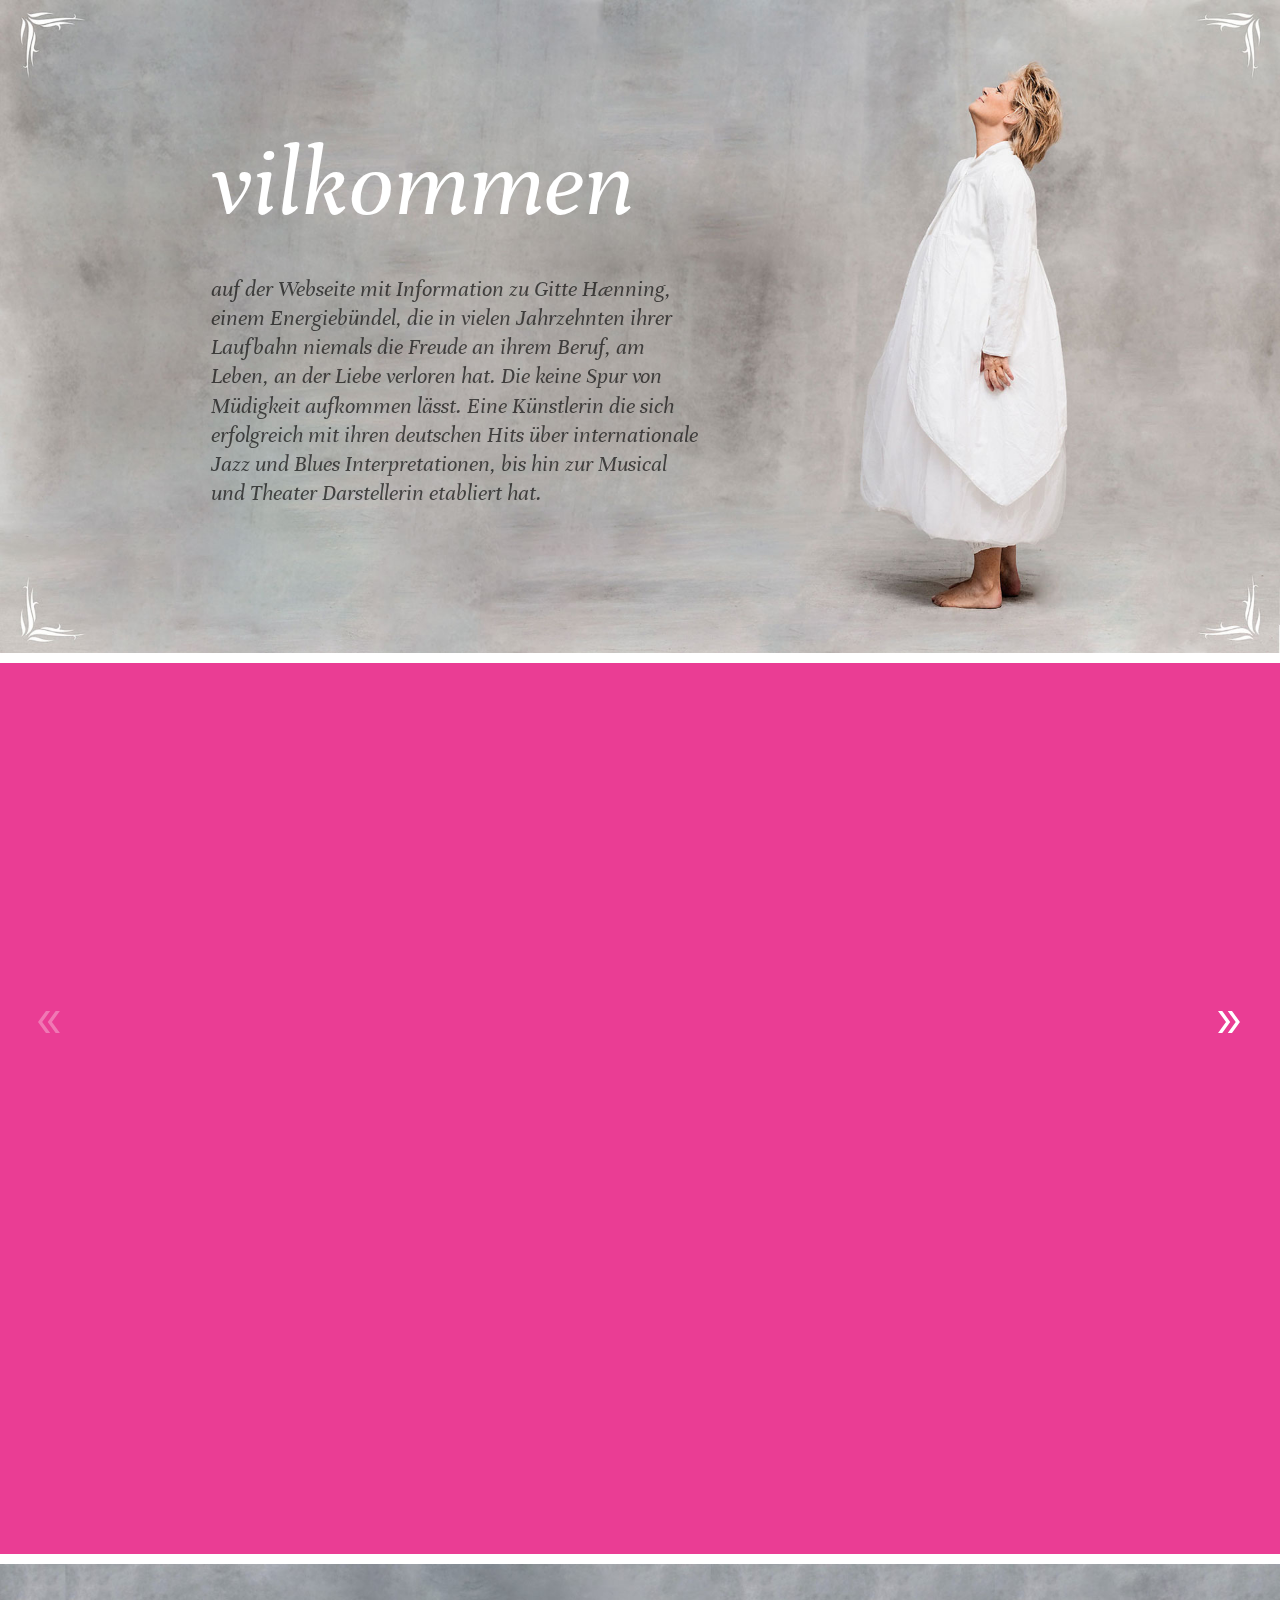
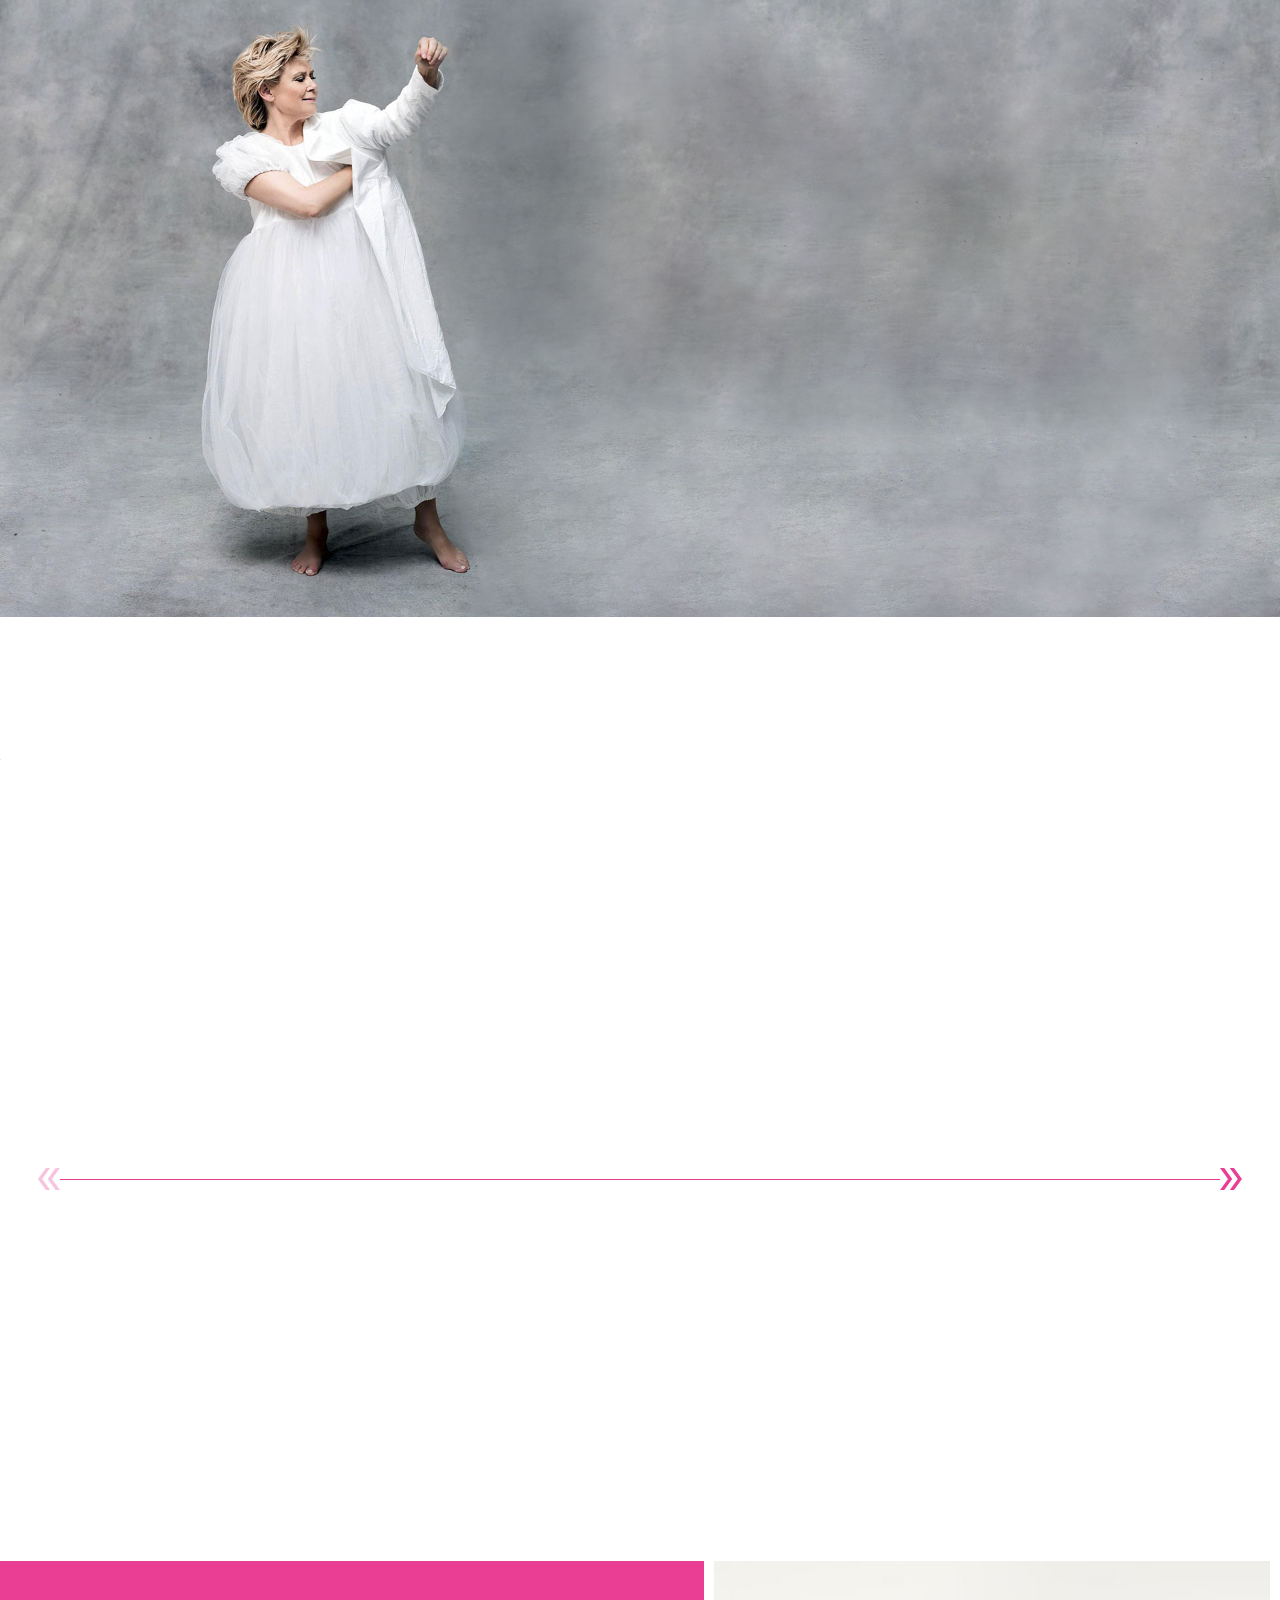
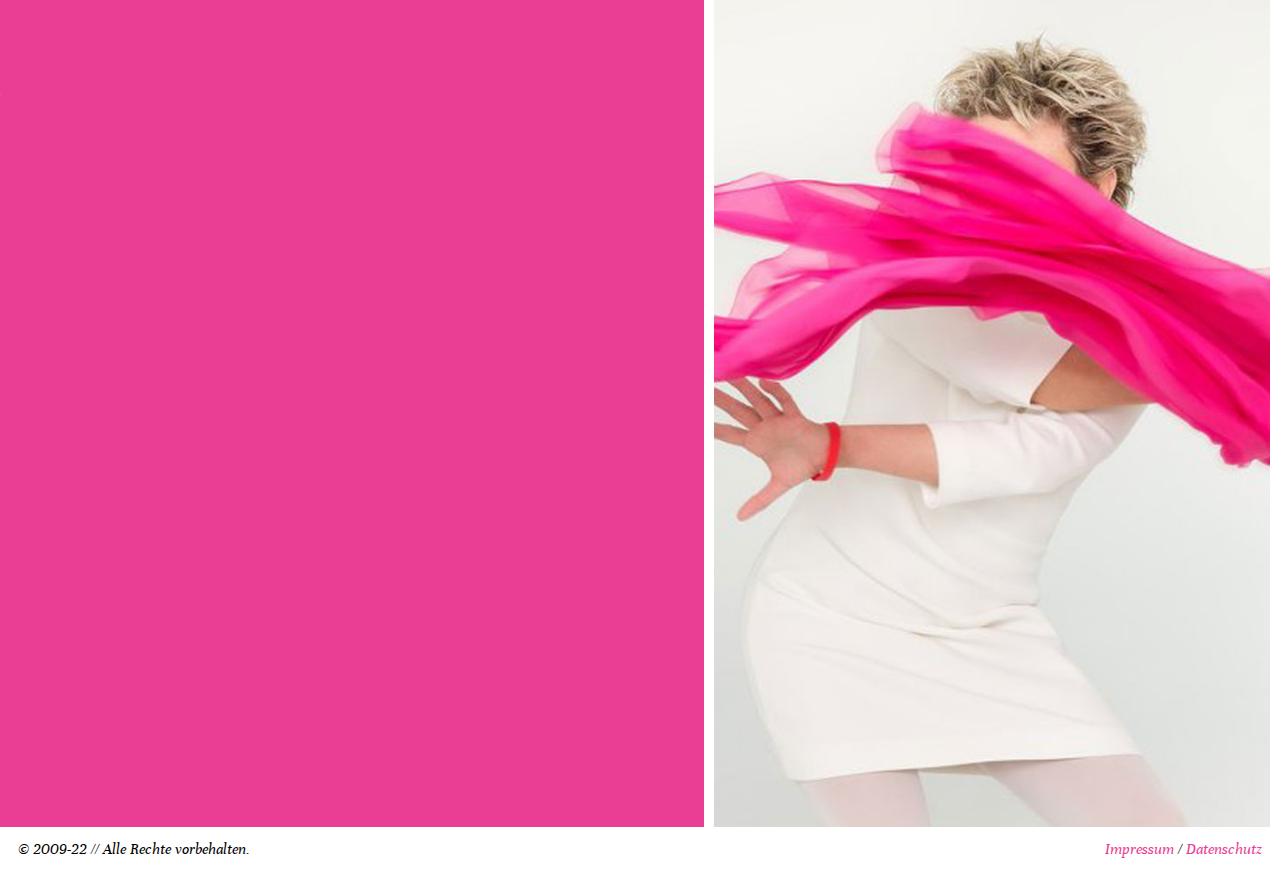
==== commit e7e3857c: "Merge branch 'master' of https://github.com/SandraR79/gitteWebsite" ====
--- a/index.html
+++ b/index.html
@@ -101,7 +101,7 @@
             <div class="point">
               <div class="polaroid">
                 <div class="image">
-                  <img src="img/life/baby.jpg" alt="" />
+                  <img src="img/life/baby.jpg" alt="Geburt" />
                 </div>
               </div>
               <p><span>29.juni 1946</span> // Gitte erblickt in Aarhus (Dänemark) als zweite Tochter von Erna und Otto Haenning-Johannsson das Licht der Welt.</p>
@@ -111,7 +111,7 @@
             <div class="point">
               <div class="polaroid">
                 <div class="image">
-                  <img src="img/life/papaundgitte.jpg" alt="" />
+                  <img src="img/life/papaundgitte.jpg" alt="Papa und Gitte" />
                 </div>
               </div>
               <p><span>1954</span> // Vater Otto überredet die kleine Gitte mit ihm „Giftes med farmand“ einzusingen. Dies wird ein großer Erfolg und Gitte über Nacht zum Kinderstar.</p>
@@ -121,27 +121,27 @@
             <div class="point">
               <div class="polaroid">
                 <div class="image">
-                  <img src="img/life/gittesolo.jpg" alt="" />
-                </div>
-              </div>
-              <p><span>1958</span> // Gitte erhält ihren ersten eigenen Plattenvertrag, macht Karriere ohne Vater Otto und galt bald als berühmtester Teenagerstar ganz Skandinaviens.</p>
+                  <img src="img/life/gittesolo.jpg" alt="Solokarriere" />
+                </div>
+              </div>
+              <p><span>1958</span> // Gitte erhält ihren ersten eigenen Plattenvertrag, macht Karriere ohne Vater Otto und gilt bald als berühmtester Teenagerstar ganz Skandinaviens.</p>
             </div>
           </div>
           <div class="slide" data-year="60">
             <div class="point">
               <div class="polaroid">
                 <div class="image">
-                  <img src="img/life/jazz.jpg" alt="" />
-                </div>
-              </div>
-              <p><span>1960</span> // Nicht nur durch die Arbeit mit Jazzgrössen wie Oscar Pettiford entwickelt Gitte ihre große Liebe zum Jazz und darf die ersten </p>
-            </div>
-          </div>
-          <div class="slide">
-            <div class="point">
-              <div class="polaroid">
-                <div class="image">
-                  <img src="img/life/schule.jpg" alt="" />
+                  <img src="img/life/jazz.jpg" alt="Erste Jazzsongs" />
+                </div>
+              </div>
+              <p><span>1960</span> // Nicht nur durch die Arbeit mit Jazzgrössen wie Oscar Pettiford entwickelt Gitte ihre große Liebe zum Jazz.</p>
+            </div>
+          </div>
+          <div class="slide">
+            <div class="point">
+              <div class="polaroid">
+                <div class="image">
+                  <img src="img/life/schule.jpg" alt="Karriereversuche in Deutschland" />
                 </div>
               </div>
               <p><span>1960-62</span> // In ihrer Heimat längst ein Star, spielt Gitte Musicals, Shows und Filme. Nils Nobach entdeckt sie bei einem Dänemarkurlaub und versucht sie auf dem deutschen Markt zu etablieren.</p>
@@ -151,7 +151,7 @@
             <div class="point">
               <div class="polaroid">
                 <div class="image">
-                  <img src="img/life/snakker.jpg" alt="" />
+                  <img src="img/life/snakker.jpg" alt="Dänischer Vorentscheidung Grand Prix" />
                 </div>
               </div>
               <p><span>1962</span> // Gitte nimmt an der dänischen Vorentscheidung zum Grand Prix d'Eurovision de la Chanson (ESC) mit „Jeg snakker med mig selv“ teil. Das Lied wird disqualifiziert.</p>
@@ -161,7 +161,7 @@
             <div class="point">
               <div class="polaroid">
                 <div class="image">
-                  <img src="img/life/cowboy.jpg" alt="" />
+                  <img src="img/life/cowboy.jpg" alt="Ich will nen Cowboy als Mann" />
                 </div>
               </div>
               <p><span>1963</span> // „Ich will'nen Cowboy als Mann“ gewinnt bei den Deutschen Schlagerfestspielen in Baden-Baden und Gittes Karriere in Deutschland beginnt. Cowboy - Fluch oder Segen.</p>
@@ -171,17 +171,17 @@
             <div class="point">
               <div class="polaroid">
                 <div class="image">
-                  <img src="img/life/gitteogrex.jpg" alt="" />
-                </div>
-              </div>
-              <p><span>1964-65</span> // Rex und Gitte - das Traumpaar der 60s - und doch von allem zuviel.</p>
-            </div>
-          </div>
-          <div class="slide">
-            <div class="point">
-              <div class="polaroid">
-                <div class="image">
-                  <img src="img/life/neuerStil.jpg" alt="" />
+                  <img src="img/life/gitteogrex.jpg" alt="Gitte" />
+                </div>
+              </div>
+              <p><span>1964-65</span> // Rex und Gitte - das Traumpaar der 60s - und doch von allem zuviel. Denn als die Presse den beiden eine Liebesaffäre andichtet ist für Gitte Schluß.</p>
+            </div>
+          </div>
+          <div class="slide">
+            <div class="point">
+              <div class="polaroid">
+                <div class="image">
+                  <img src="img/life/neuerStil.jpg" alt="Neuer Stil" />
                 </div>
               </div>
               <p><span>1966</span> // Gitte langweilen die plumpen Schlagerliedchen und sie versucht neue Wege mit einem progressiveren Musikstil. Trotz Problemen mit Produzent Gietz setzt sich Gitte in der patriarchischen Musikbranche durch.</p>
@@ -191,7 +191,7 @@
             <div class="point">
               <div class="polaroid">
                 <div class="image">
-                  <img src="img/life/rotemantel.jpg" alt="" />
+                  <img src="img/life/rotemantel.jpg" alt="Der rote Mantel" />
                 </div>
               </div>
               <p><span>1968</span> // Im Film-Epos "Der rote Mantel" sieht man Gitte wie Gott sie schuf auf der großen Leinwand - im noch prüden Deutschland ein Skandal!</p>
@@ -201,17 +201,17 @@
             <div class="point">
               <div class="polaroid">
                 <div class="image">
-                  <img src="img/life/neueWege.jpg" alt="" />
-                </div>
-              </div>
-              <p><span>1969</span> // Als Gitte sich von Elektrola lösen will, lockt man sie mit der Produktion einer Jazzplatte! Ein kleines Meisterwerk mit den who is who der Szene entsteht "My kind of work" - jedoch kein Erfolg beim "alten" Publikum.</p>
+                  <img src="img/life/neueWege.jpg" alt="Neue Wege" />
+                </div>
+              </div>
+              <p><span>1969</span> // Als Gitte sich von Elektrola lösen will, lockt man sie mit der Produktion einer Jazzplatte! Ein kleines Meisterwerk mit den who is who der Szene entsteht "My kind of world" - jedoch kein Erfolg beim "alten" Publikum.</p>
             </div>
           </div>
           <div class="slide" data-year="70">
             <div class="point">
               <div class="polaroid">
                 <div class="image">
-                  <img src="img/life/pause.jpg" alt="" />
+                  <img src="img/life/pause.jpg" alt="Pause" />
                 </div>
               </div>
               <p><span>1971-72</span> // Frustriert zieht sich Gitte aus Musikgeschäft zurück - Umzug nach Rom - Pause vom großen Musikbusiness und Besinnung auf das Leben.</p>
@@ -221,7 +221,7 @@
             <div class="point">
               <div class="polaroid">
                 <div class="image">
-                  <img src="img/life/esc.jpg" alt="" />
+                  <img src="img/life/esc.jpg" alt="Grand Prix Teilnahme mit Junger Tag" />
                 </div>
               </div>
               <p><span>1973</span> // Grand Prix Teilnahme mit "Junger Tag". Am Ende wird es der 8.Platz und Gittes Karriere nimmt wieder Fahrt auf.</p>
@@ -231,17 +231,17 @@
             <div class="point">
               <div class="polaroid">
                 <div class="image">
-                  <img src="img/life/begegnungenmitgitte.jpg" alt="" />
-                </div>
-              </div>
-              <p><span>1974</span> // Eigene TV-Show „Begegnung mit Gitte"</p>
-            </div>
-          </div>
-          <div class="slide">
-            <div class="point">
-              <div class="polaroid">
-                <div class="image">
-                  <img src="img/life/ehe2.jpg" alt="" />
+                  <img src="img/life/begegnungenmitgitte.jpg" alt="Begegnungen mit Gitte" />
+                </div>
+              </div>
+              <p><span>1974</span> // Gitte bekommt ihre erste eigene TV-Show „Begegnung mit Gitte".</p>
+            </div>
+          </div>
+          <div class="slide">
+            <div class="point">
+              <div class="polaroid">
+                <div class="image">
+                  <img src="img/life/ehe2.jpg" alt="Heirat" />
                 </div>
               </div>
               <p><span>1974</span> // Man muss schließlich auch mal "ja" sagen, Gitte heiratet aus Trotz ihren Manager Joe Geistler, weil alle was dagegen zu sagen hatten. Die Ehe hält 2 Jahre.</p>
@@ -251,7 +251,7 @@
             <div class="point">
               <div class="polaroid">
                 <div class="image">
-                  <img src="img/life/75.jpg" alt="" />
+                  <img src="img/life/75.jpg" alt="Neue Erfolge" />
                 </div>
               </div>
               <p><span>1975-77</span> // Gitte feiert in diesen Jahren neue Erfolge mit Hits wie Robert, Monte Carlo oder Schöner Mann. Ist beliebter Gast in vielerlei Shows und trotz "ESC-Pleite" wieder in aller Munde und präsenter als jemals zuvor.</p>
@@ -261,7 +261,7 @@
             <div class="point">
               <div class="polaroid">
                 <div class="image">
-                  <img src="img/life/kopenhagen.jpg" alt="" />
+                  <img src="img/life/kopenhagen.jpg" alt="Wonderful Gitte aus Kopenhagen" />
                 </div>
               </div>
               <p><span>1978</span> // Ritterschlag mit großer Personalityshow im ZDF zur Hauptsendezeit. In Wonderful Gitte aus Kopenhagen zeigt wiedermal ihre sanglichen und schauspielerischen Qualitäten.</p>
@@ -271,7 +271,7 @@
             <div class="point">
               <div class="polaroid">
                 <div class="image">
-                  <img src="img/life/imagewechsel.jpg" alt="" />
+                  <img src="img/life/imagewechsel.jpg" alt="Imagewechsel" />
                 </div>
               </div>
               <p><span>1980-81</span> // „Imagewechsel“ und erneuter Wechsel der Plattenfirma zu Global anspruchsvollere Musik. Ein Neustart, ganz neu, ganz anders.</p>
@@ -281,7 +281,7 @@
             <div class="point">
               <div class="polaroid">
                 <div class="image">
-                  <img src="img/life/schallplattenpreis.jpg" alt="" />
+                  <img src="img/life/schallplattenpreis.jpg" alt="Deutscher Schallplattenpreis" />
                 </div>
               </div>
               <p><span>1981</span> // Deutscher Schallplattenpreis - Die Früchte des Imagewechsels - der größte deutsche Musikpreis für das Konzeptalbum "Bleib noch bis zum Sonntag".</p>
@@ -291,7 +291,7 @@
             <div class="point">
               <div class="polaroid">
                 <div class="image">
-                  <img src="img/life/beruehrungen.jpg" alt="" />
+                  <img src="img/life/beruehrungen.jpg" alt="Größter Erfolg mit Berührungen" />
                 </div>
               </div>
               <p><span>1983</span> // Das Album "Berührungen" wird einer ihrer größten Erfolge. Fortan unter dem Namen Gitte Haenning.</p>
@@ -301,7 +301,7 @@
             <div class="point">
               <div class="polaroid">
                 <div class="image">
-                  <img src="img/life/tourberuehrungen.jpg" alt="" />
+                  <img src="img/life/tourberuehrungen.jpg" alt="Berührungen Tournee" />
                 </div>
               </div>
               <p><span>1984</span> // Gitte bekommt ihre bisher einzige Goldene Schallplatte für das Erfolgsalbum „Berührungen“ und geht damit auf ihre erste Tournee.</p>
@@ -311,7 +311,7 @@
             <div class="point">
               <div class="polaroid">
                 <div class="image">
-                  <img src="img/life/hundebiss2.jpg" alt="" />
+                  <img src="img/life/hundebiss2.jpg" alt="Hundebiss" />
                 </div>
               </div>
               <p><span>1985</span> // Ein Hundebiss ins Gesicht zwingt Gitte zur einjährigen Zwangspause.</p>
@@ -321,7 +321,7 @@
             <div class="point">
               <div class="polaroid">
                 <div class="image">
-                  <img src="img/life/comeback.jpg" alt="" />
+                  <img src="img/life/comeback.jpg" alt="Comeback" />
                 </div>
               </div>
               <p><span>1987-88</span> // Genesen und gestärkt - wieder einmal Neustart. Mit dem Album "Jetzt erst recht" gehts erneut auf Tournee.</p>
@@ -331,7 +331,7 @@
             <div class="point">
               <div class="polaroid">
                 <div class="image">
-                  <img src="img/life/friedrich.jpg" alt="" />
+                  <img src="img/life/friedrich.jpg" alt="Friedrich Kurz" />
                 </div>
               </div>
               <p><span>1991-92</span> // Friedrich Kurz, der Musicalpapst tritt in ihr Leben und es wird Liebe</p>
@@ -341,7 +341,7 @@
             <div class="point">
               <div class="polaroid">
                 <div class="image">
-                  <img src="img/life/liebster.jpg" alt="" />
+                  <img src="img/life/liebster.jpg" alt="Liebster" />
                 </div>
               </div>
               <p><span>1993-94</span> // Ein weiteres Mal wechselt Gitte die Plattenfirma. Mit einem neuen Produktionsteam entsteht das hervorragende Album "Liebster". Leider wurde es nicht ausreichend promotet.</p>
@@ -351,7 +351,7 @@
             <div class="point">
               <div class="polaroid">
                 <div class="image">
-                  <img src="img/life/rocknroll.jpg" alt="" />
+                  <img src="img/life/rocknroll.jpg" alt="Shakepeare und Rock 'n' Roll" />
                 </div>
               </div>
               <p><span>1995</span> // Friedrich Kurz' Produktion Shakepeare und Rock 'n' Roll mit Gitte in der 1.Besetzung.</p>
@@ -361,7 +361,7 @@
             <div class="point">
               <div class="polaroid">
                 <div class="image">
-                  <img src="img/life/songsformyfather.jpg" alt="" />
+                  <img src="img/life/songsformyfather.jpg" alt="Songs for my Father" />
                 </div>
               </div>
               <p><span>1997</span> // Gitte bringt ihre große Liebe zum Jazz in ihre Konzerte und tritt seit ihrer Kindheit wieder zusammen mit Papa Otto auf. „Songs for my father“ in der Komischen Oper Berlin wird ein großer Erfolg.</p>
@@ -371,7 +371,7 @@
             <div class="point">
               <div class="polaroid">
                 <div class="image">
-                  <img src="img/life/favoritesongs.jpg" alt="" />
+                  <img src="img/life/favoritesongs.jpg" alt="My favorite Songs" />
                 </div>
               </div>
               <p><span>1998</span> // Gitte singt ihre internationalen Lieblingslieder - "My favorite Songs" - ein, inkl. Titelsong für die ZDF-Serie "Lisa Falk" - leider kein großer Publikumserfolg.</p>
@@ -381,7 +381,7 @@
             <div class="point">
               <div class="polaroid">
                 <div class="image">
-                  <img src="img/life/injazzkonzerte.jpg" alt="" />
+                  <img src="img/life/injazzkonzerte.jpg" alt="In Jazz Konzerte" />
                 </div>
               </div>
               <p><span>2001-02 </span> // Umjubelte Konzertreihe - In Jazz - immer und immer wieder verlängert und Wiederholungstermine in gleichen Venues.</p>
@@ -391,7 +391,7 @@
             <div class="point">
               <div class="polaroid">
                 <div class="image">
-                  <img src="img/life/johansson.jpg" alt="" />
+                  <img src="img/life/johansson.jpg" alt="Album Johansson" />
                 </div>
               </div>
               <p><span>2004</span> // Erstes selbstproduziertes Album "Johansson" zum 50. Bühnenjubiläum. Zusätzlich zum neuen Studioalbum wird die Live-Aufnahme zur umjubelten Tournee "In Jazz" veröffentlicht.</p>
@@ -401,7 +401,7 @@
             <div class="point">
               <div class="polaroid">
                 <div class="image">
-                  <img src="img/life/gws.jpg" alt="" />
+                  <img src="img/life/gws.jpg" alt="Gitte, Wencke, Siw" />
                 </div>
               </div>
               <p><span>2004-07</span> // Ursprünglich als 3-wöchige Sommershow in Berlin geplant, wird "Gitte, Wencke und Siw" zu Überraschungshit - am Ende es Konzerte in der gesamten Republik mit über 500 Shows.</p>
@@ -411,7 +411,7 @@
             <div class="point">
               <div class="polaroid">
                 <div class="image">
-                  <img src="img/life/boettcher2.jpg" alt="" />
+                  <img src="img/life/boettcher2.jpg" alt="Die Gitte Hænning-Story" />
                 </div>
               </div>
               <p><span>2006</span> // Marc Boettcher ehrt Gitte mit einem 2stündigen Biografie-Dokufilm über ihr Leben - Die Gitte Hænning-Story - rührt Gitte bei der Uraufführung zu Tränen.</p>
@@ -421,7 +421,7 @@
             <div class="point">
               <div class="polaroid">
                 <div class="image">
-                  <img src="img/life/tourneen.jpg" alt="" />
+                  <img src="img/life/tourneen.jpg" alt="Tourneen" />
                 </div>
               </div>
               <p><span>2007-2010</span> // Tourneen, mal mehr Jazz, mal mehr Pop-orientiert</p>
@@ -431,7 +431,7 @@
             <div class="point">
               <div class="polaroid">
                 <div class="image">
-                  <img src="img/life/wasihrwollt.jpg" alt="" />
+                  <img src="img/life/wasihrwollt.jpg" alt="Was ihr wollt" />
                 </div>
               </div>
               <p><span>2010</span> // Album "Was ihr wollt" - 8 neuproduzierte Hits und 4 neue Songs werden veröffentlicht.</p>
@@ -441,7 +441,7 @@
             <div class="point">
               <div class="polaroid">
                 <div class="image">
-                  <img src="img/life/narrshakespeare.jpg" alt="" />
+                  <img src="img/life/narrshakespeare.jpg" alt="Shakespeare-Was ihr wollt" />
                 </div>
               </div>
               <p><span>2010</span> // Im Shakespeare-Stück "Was ihr wollt" übernimmt Gitte die Rolle den Narren und geht damit auf Theatertour.</p>
@@ -451,7 +451,7 @@
             <div class="point">
               <div class="polaroid">
                 <div class="image">
-                  <img src="img/life/letsdance.jpg" alt="" />
+                  <img src="img/life/letsdance.jpg" alt="Lets dance" />
                 </div>
               </div>
               <p><span>2012</span> // Teilnahme an der RTL-Tanzshow "Let's dance", die sie nach dem Tode ihrer Schwester Jette abbricht.</p>
@@ -461,7 +461,7 @@
             <div class="point">
               <div class="polaroid">
                 <div class="image">
-                  <img src="img/life/loveletters.jpg" alt="" />
+                  <img src="img/life/loveletters.jpg" alt="Love Letters" />
                 </div>
               </div>
               <p><span>2014-2015</span> // Theatertour mit dem Stück "Loveletters"</p>
@@ -471,7 +471,7 @@
             <div class="point">
               <div class="polaroid">
                 <div class="image">
-                  <img src="img/life/desmond.jpg" alt="" />
+                  <img src="img/life/desmond.jpg" alt="Norma Desmond" />
                 </div>
               </div>
               <p><span>2016</span> // Hauptrolle als Norma Desmond in "Sunset Boulevard" im Theater Lübeck. Bis jetzt die erfolgreichste Inszenierung des Hauses.</p>
@@ -481,7 +481,7 @@
             <div class="point">
               <div class="polaroid">
                 <div class="image">
-                  <img src="img/life/flashdance.jpg" alt="" />
+                  <img src="img/life/flashdance.jpg" alt="Flashdance" />
                 </div>
               </div>
               <p><span>2018</span> // Im Hamburger Mehr!-Theater am Großmarkt war Gitte als alternde Tanzlehrerin Hannah im Musical des Kultfilms Flashdance in einer Sprechrolle zu sehen.</p>
@@ -491,7 +491,7 @@
             <div class="point">
               <div class="polaroid">
                 <div class="image">
-                  <img src="img/life/heute.jpg" alt="" />
+                  <img src="img/life/heute.jpg" alt="Bis heute" />
                 </div>
               </div>
               <p><span>bis heute</span> // Mit anspruchvollen, wechselnden Programmen nimmt Gitte ihr Publikum in ihren Konzerten auf musikalische Reisen mit.</p>
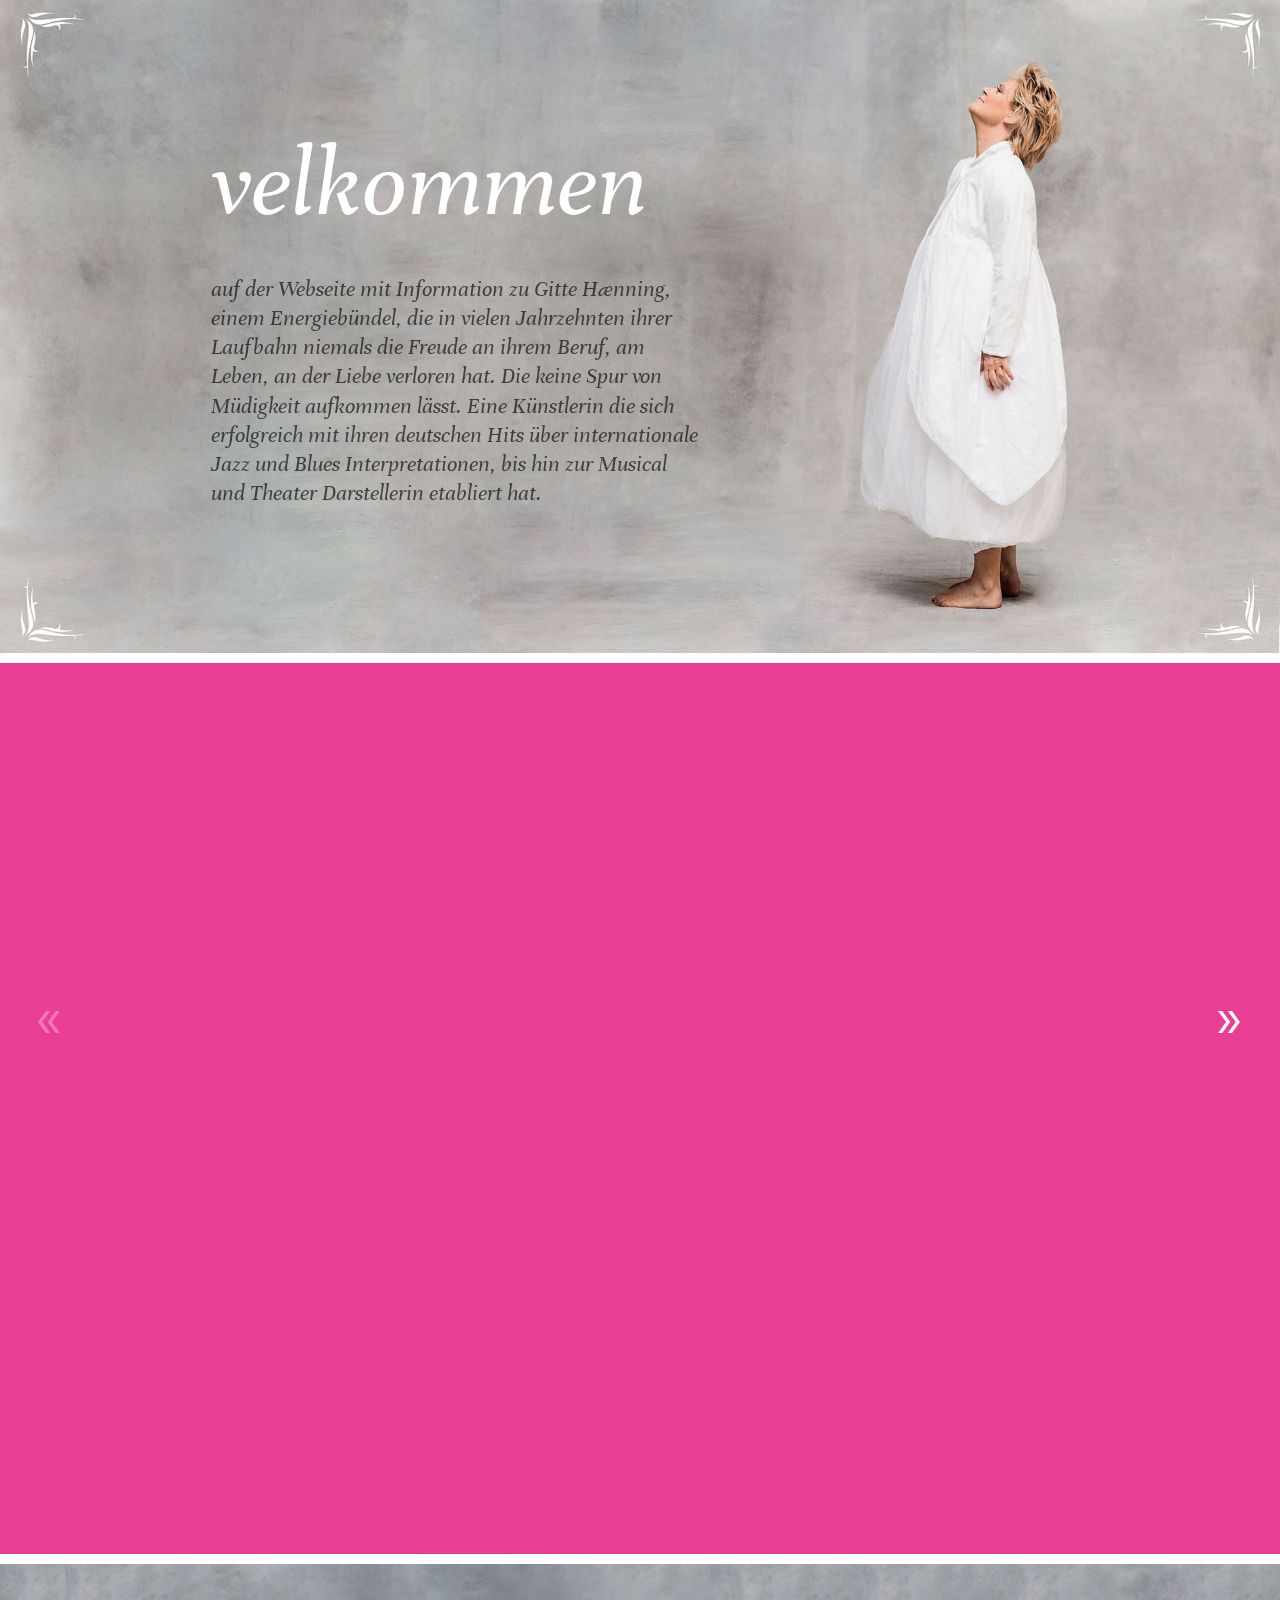
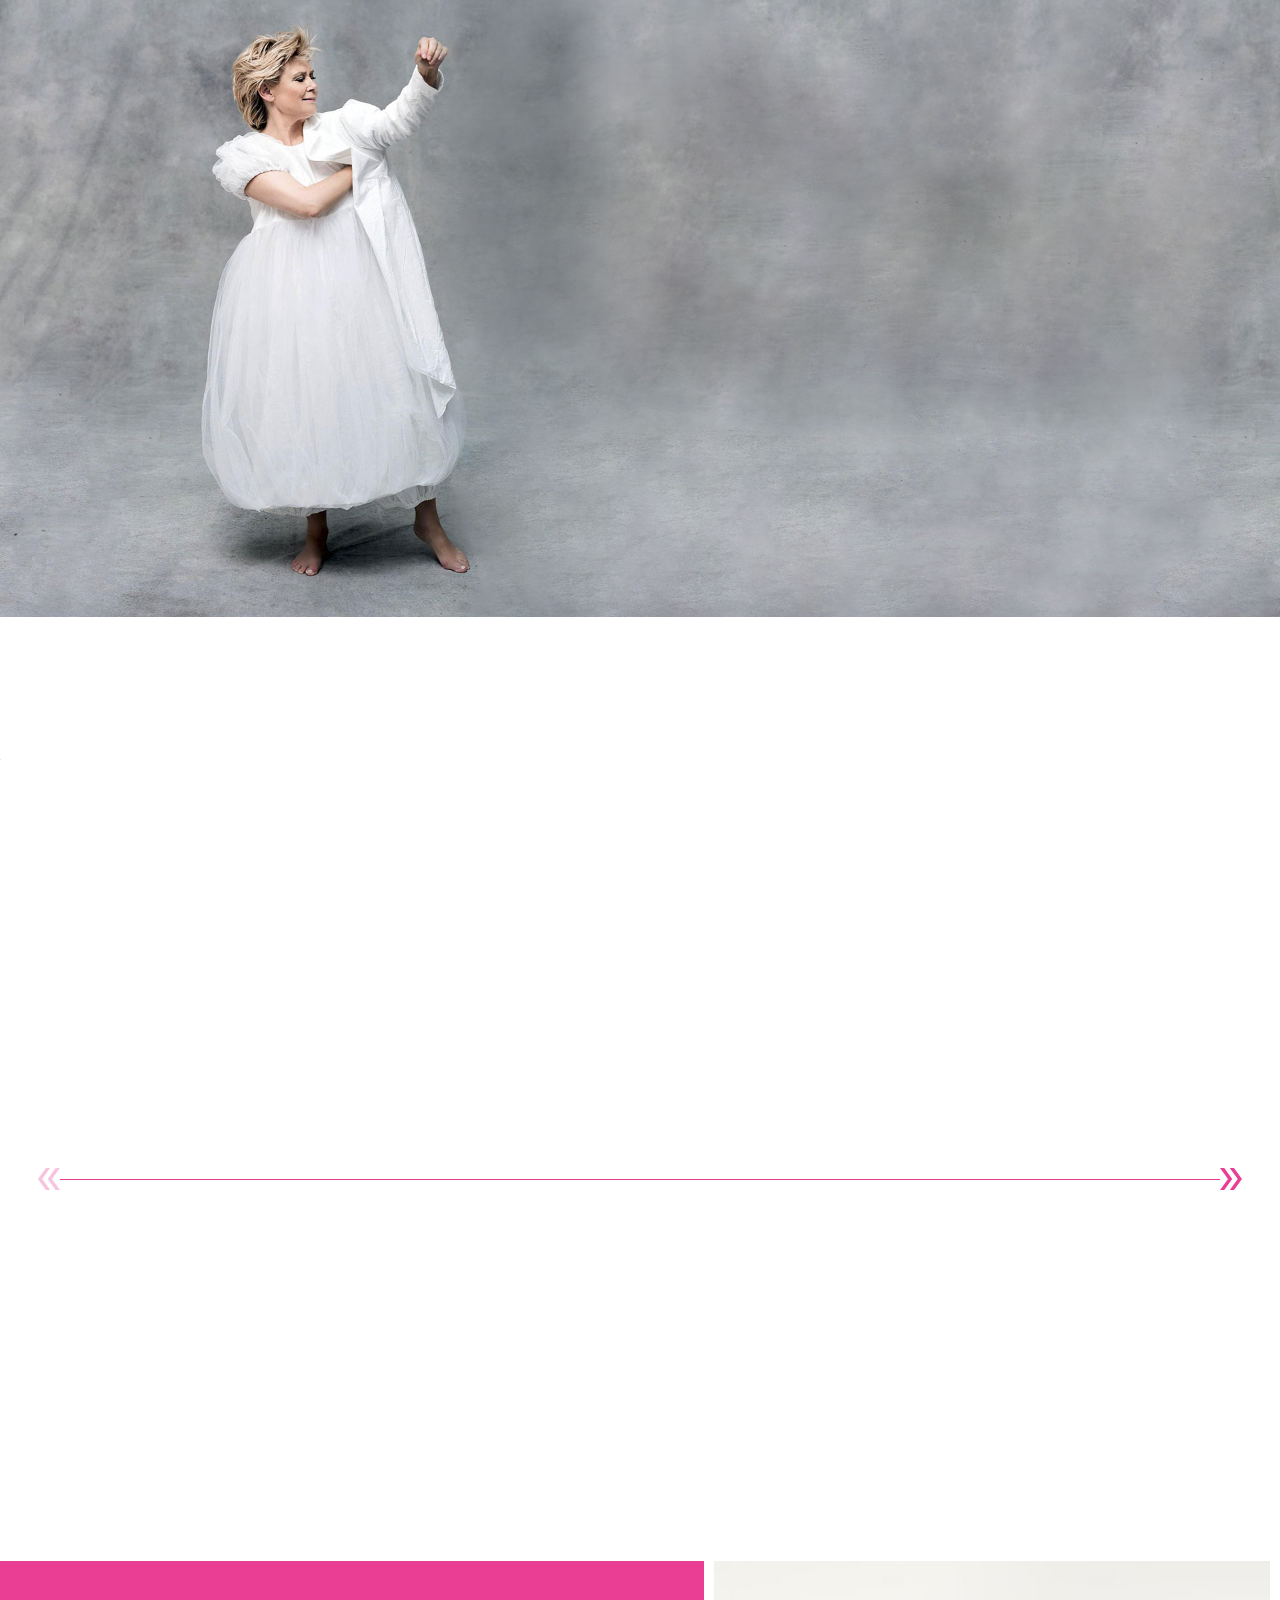
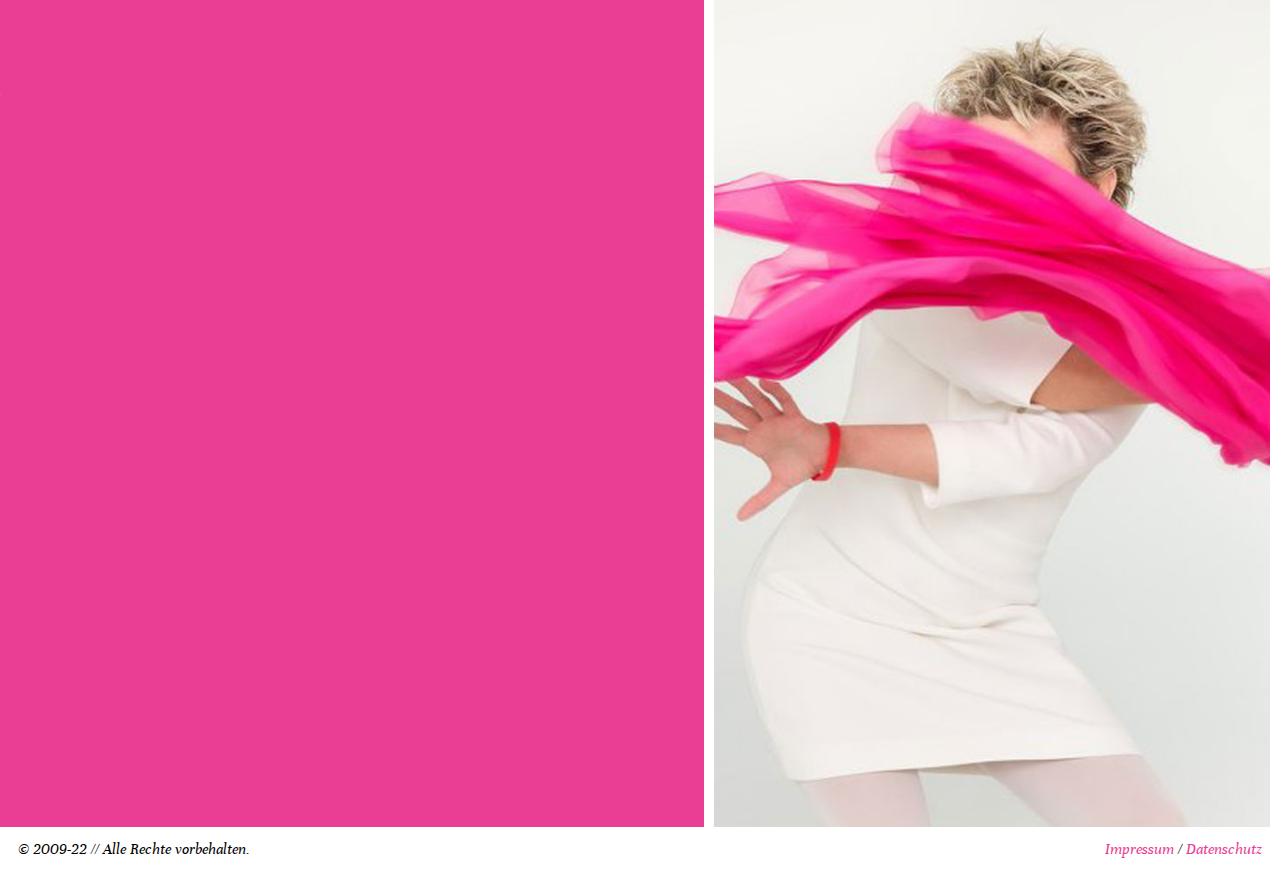
==== commit b53ea49b: "fix nav in imprint & privacy, changed adress" ====
--- a/index.html
+++ b/index.html
@@ -11,9 +11,16 @@
   <link rel="icon" type="image/png" sizes="32x32" href="img/favicon-32x32.png">
   <link rel="icon" type="image/png" sizes="16x16" href="img/favicon-16x16.png">
   <link rel="stylesheet" href="styles/css/styles.css" />
+  <!-- Global site tag (gtag.js) - Google Analytics -->
+  <script async src="https://www.googletagmanager.com/gtag/js?id=G-8GZ3Y7ZHH4"></script>
+  <script>
+    window.dataLayer = window.dataLayer || [];
+    function gtag(){dataLayer.push(arguments);}
+    gtag('js', new Date());
+    gtag('config', 'G-8GZ3Y7ZHH4');
+  </script>
 </head>
 <body>
-
 <nav role="navigation" id="nav">
   <div>
     <h1 class="logo">gittehaenning.info</h1><span>gittehaenning.info</span>
@@ -48,7 +55,7 @@
 <section id="start">
   <div class="content">
     <div class="desc">
-      <h2>vilkommen</h2>
+      <h2>velkommen</h2>
       <p>auf der Webseite mit Information zu Gitte Hænning, einem Energiebündel, die in vielen Jahrzehnten ihrer Laufbahn niemals die Freude an ihrem Beruf, am Leben, an der Liebe verloren hat. Die keine Spur von Müdigkeit aufkommen lässt. Eine Künstlerin die sich erfolgreich mit ihren deutschen Hits über internationale Jazz und Blues Interpretationen, bis hin zur Musical und Theater Darstellerin etabliert hat.</p>
       <!-- <p class="regards">Ihre Gitte Hænning</p>
       <div class="autograph">
@@ -124,14 +131,14 @@
                   <img src="img/life/gittesolo.jpg" alt="Solokarriere" />
                 </div>
               </div>
-              <p><span>1958</span> // Gitte erhält ihren ersten eigenen Plattenvertrag, macht Karriere ohne Vater Otto und gilt bald als berühmtester Teenagerstar ganz Skandinaviens.</p>
+              <p><span>1958</span> // Gitte erhält ihren ersten eigenen Plattenvertrag, macht Karriere ohne Vater Otto und galt bald als berühmtester Teenagerstar ganz Skandinaviens.</p>
             </div>
           </div>
           <div class="slide" data-year="60">
             <div class="point">
               <div class="polaroid">
                 <div class="image">
-                  <img src="img/life/jazz.jpg" alt="Erste Jazzsongs" />
+                  <img src="img/life/jazz.jpg" alt="Liebe zum Jazz" />
                 </div>
               </div>
               <p><span>1960</span> // Nicht nur durch die Arbeit mit Jazzgrössen wie Oscar Pettiford entwickelt Gitte ihre große Liebe zum Jazz.</p>
@@ -141,7 +148,7 @@
             <div class="point">
               <div class="polaroid">
                 <div class="image">
-                  <img src="img/life/schule.jpg" alt="Karriereversuche in Deutschland" />
+                  <img src="img/life/schule.jpg" alt="Deutschlandkarriere" />
                 </div>
               </div>
               <p><span>1960-62</span> // In ihrer Heimat längst ein Star, spielt Gitte Musicals, Shows und Filme. Nils Nobach entdeckt sie bei einem Dänemarkurlaub und versucht sie auf dem deutschen Markt zu etablieren.</p>
@@ -151,7 +158,7 @@
             <div class="point">
               <div class="polaroid">
                 <div class="image">
-                  <img src="img/life/snakker.jpg" alt="Dänischer Vorentscheidung Grand Prix" />
+                  <img src="img/life/snakker.jpg" alt="Dänischer Vorentscheid" />
                 </div>
               </div>
               <p><span>1962</span> // Gitte nimmt an der dänischen Vorentscheidung zum Grand Prix d'Eurovision de la Chanson (ESC) mit „Jeg snakker med mig selv“ teil. Das Lied wird disqualifiziert.</p>
@@ -171,10 +178,10 @@
             <div class="point">
               <div class="polaroid">
                 <div class="image">
-                  <img src="img/life/gitteogrex.jpg" alt="Gitte" />
-                </div>
-              </div>
-              <p><span>1964-65</span> // Rex und Gitte - das Traumpaar der 60s - und doch von allem zuviel. Denn als die Presse den beiden eine Liebesaffäre andichtet ist für Gitte Schluß.</p>
+                  <img src="img/life/gitteogrex.jpg" alt="Gitte und Rex Gildo" />
+                </div>
+              </div>
+              <p><span>1964-65</span> // Rex und Gitte - das Traumpaar der 60s - und doch von allem zuviel. Denn als Ihnen von der Presse eine Affäre angedichtet wird, beendet Gitte die Zusammenarbeit.</p>
             </div>
           </div>
           <div class="slide">
@@ -221,7 +228,7 @@
             <div class="point">
               <div class="polaroid">
                 <div class="image">
-                  <img src="img/life/esc.jpg" alt="Grand Prix Teilnahme mit Junger Tag" />
+                  <img src="img/life/esc.jpg" alt="ESC" />
                 </div>
               </div>
               <p><span>1973</span> // Grand Prix Teilnahme mit "Junger Tag". Am Ende wird es der 8.Platz und Gittes Karriere nimmt wieder Fahrt auf.</p>
@@ -231,17 +238,17 @@
             <div class="point">
               <div class="polaroid">
                 <div class="image">
-                  <img src="img/life/begegnungenmitgitte.jpg" alt="Begegnungen mit Gitte" />
-                </div>
-              </div>
-              <p><span>1974</span> // Gitte bekommt ihre erste eigene TV-Show „Begegnung mit Gitte".</p>
-            </div>
-          </div>
-          <div class="slide">
-            <div class="point">
-              <div class="polaroid">
-                <div class="image">
-                  <img src="img/life/ehe2.jpg" alt="Heirat" />
+                  <img src="img/life/begegnungenmitgitte.jpg" alt="Begegnung mit Gitte" />
+                </div>
+              </div>
+              <p><span>1974</span> // Erste eigene TV-Show „Begegnung mit Gitte"</p>
+            </div>
+          </div>
+          <div class="slide">
+            <div class="point">
+              <div class="polaroid">
+                <div class="image">
+                  <img src="img/life/ehe2.jpg" alt="Heirat mit Jo Geistler" />
                 </div>
               </div>
               <p><span>1974</span> // Man muss schließlich auch mal "ja" sagen, Gitte heiratet aus Trotz ihren Manager Joe Geistler, weil alle was dagegen zu sagen hatten. Die Ehe hält 2 Jahre.</p>
@@ -291,7 +298,7 @@
             <div class="point">
               <div class="polaroid">
                 <div class="image">
-                  <img src="img/life/beruehrungen.jpg" alt="Größter Erfolg mit Berührungen" />
+                  <img src="img/life/beruehrungen.jpg" alt="Album Berührungen" />
                 </div>
               </div>
               <p><span>1983</span> // Das Album "Berührungen" wird einer ihrer größten Erfolge. Fortan unter dem Namen Gitte Haenning.</p>
@@ -301,7 +308,7 @@
             <div class="point">
               <div class="polaroid">
                 <div class="image">
-                  <img src="img/life/tourberuehrungen.jpg" alt="Berührungen Tournee" />
+                  <img src="img/life/tourberuehrungen.jpg" alt="Tour Berührungen" />
                 </div>
               </div>
               <p><span>1984</span> // Gitte bekommt ihre bisher einzige Goldene Schallplatte für das Erfolgsalbum „Berührungen“ und geht damit auf ihre erste Tournee.</p>
@@ -341,7 +348,7 @@
             <div class="point">
               <div class="polaroid">
                 <div class="image">
-                  <img src="img/life/liebster.jpg" alt="Liebster" />
+                  <img src="img/life/liebster.jpg" alt="Album Liebster" />
                 </div>
               </div>
               <p><span>1993-94</span> // Ein weiteres Mal wechselt Gitte die Plattenfirma. Mit einem neuen Produktionsteam entsteht das hervorragende Album "Liebster". Leider wurde es nicht ausreichend promotet.</p>
@@ -361,7 +368,7 @@
             <div class="point">
               <div class="polaroid">
                 <div class="image">
-                  <img src="img/life/songsformyfather.jpg" alt="Songs for my Father" />
+                  <img src="img/life/songsformyfather.jpg" alt="Songs for my father" />
                 </div>
               </div>
               <p><span>1997</span> // Gitte bringt ihre große Liebe zum Jazz in ihre Konzerte und tritt seit ihrer Kindheit wieder zusammen mit Papa Otto auf. „Songs for my father“ in der Komischen Oper Berlin wird ein großer Erfolg.</p>
@@ -381,7 +388,7 @@
             <div class="point">
               <div class="polaroid">
                 <div class="image">
-                  <img src="img/life/injazzkonzerte.jpg" alt="In Jazz Konzerte" />
+                  <img src="img/life/injazzkonzerte.jpg" alt="In Jazz Konzertreihe" />
                 </div>
               </div>
               <p><span>2001-02 </span> // Umjubelte Konzertreihe - In Jazz - immer und immer wieder verlängert und Wiederholungstermine in gleichen Venues.</p>
@@ -401,7 +408,7 @@
             <div class="point">
               <div class="polaroid">
                 <div class="image">
-                  <img src="img/life/gws.jpg" alt="Gitte, Wencke, Siw" />
+                  <img src="img/life/gws.jpg" alt="Gitte, Wencke und Siw" />
                 </div>
               </div>
               <p><span>2004-07</span> // Ursprünglich als 3-wöchige Sommershow in Berlin geplant, wird "Gitte, Wencke und Siw" zu Überraschungshit - am Ende es Konzerte in der gesamten Republik mit über 500 Shows.</p>
@@ -411,10 +418,10 @@
             <div class="point">
               <div class="polaroid">
                 <div class="image">
-                  <img src="img/life/boettcher2.jpg" alt="Die Gitte Hænning-Story" />
-                </div>
-              </div>
-              <p><span>2006</span> // Marc Boettcher ehrt Gitte mit einem 2stündigen Biografie-Dokufilm über ihr Leben - Die Gitte Hænning-Story - rührt Gitte bei der Uraufführung zu Tränen.</p>
+                  <img src="img/life/boettcher2.jpg" alt="Die Gitte Haenning-Story" />
+                </div>
+              </div>
+              <p><span>2006</span> // Marc Boettcher ehrt Gitte mit einem 2stündigen Biografie-Dokufilm über ihr Leben - Die Gitte Haenning-Story - rührt Gitte bei der Uraufführung zu Tränen.</p>
             </div>
           </div>
           <div class="slide">
@@ -441,7 +448,7 @@
             <div class="point">
               <div class="polaroid">
                 <div class="image">
-                  <img src="img/life/narrshakespeare.jpg" alt="Shakespeare-Was ihr wollt" />
+                  <img src="img/life/narrshakespeare.jpg" alt="Shakespeare-Stück Was ihr wollt" />
                 </div>
               </div>
               <p><span>2010</span> // Im Shakespeare-Stück "Was ihr wollt" übernimmt Gitte die Rolle den Narren und geht damit auf Theatertour.</p>
@@ -451,7 +458,7 @@
             <div class="point">
               <div class="polaroid">
                 <div class="image">
-                  <img src="img/life/letsdance.jpg" alt="Lets dance" />
+                  <img src="img/life/letsdance.jpg" alt="Let's dance" />
                 </div>
               </div>
               <p><span>2012</span> // Teilnahme an der RTL-Tanzshow "Let's dance", die sie nach dem Tode ihrer Schwester Jette abbricht.</p>
@@ -461,7 +468,7 @@
             <div class="point">
               <div class="polaroid">
                 <div class="image">
-                  <img src="img/life/loveletters.jpg" alt="Love Letters" />
+                  <img src="img/life/loveletters.jpg" alt="Loveletters" />
                 </div>
               </div>
               <p><span>2014-2015</span> // Theatertour mit dem Stück "Loveletters"</p>
@@ -471,7 +478,7 @@
             <div class="point">
               <div class="polaroid">
                 <div class="image">
-                  <img src="img/life/desmond.jpg" alt="Norma Desmond" />
+                  <img src="img/life/desmond.jpg" alt="Norma Desmond in Sunset Boulevard" />
                 </div>
               </div>
               <p><span>2016</span> // Hauptrolle als Norma Desmond in "Sunset Boulevard" im Theater Lübeck. Bis jetzt die erfolgreichste Inszenierung des Hauses.</p>
@@ -481,7 +488,7 @@
             <div class="point">
               <div class="polaroid">
                 <div class="image">
-                  <img src="img/life/flashdance.jpg" alt="Flashdance" />
+                  <img src="img/life/flashdance.jpg" alt="Hannah im Musical Flashdance" />
                 </div>
               </div>
               <p><span>2018</span> // Im Hamburger Mehr!-Theater am Großmarkt war Gitte als alternde Tanzlehrerin Hannah im Musical des Kultfilms Flashdance in einer Sprechrolle zu sehen.</p>
@@ -491,7 +498,7 @@
             <div class="point">
               <div class="polaroid">
                 <div class="image">
-                  <img src="img/life/heute.jpg" alt="Bis heute" />
+                  <img src="img/life/heute.jpg" alt="Heute" />
                 </div>
               </div>
               <p><span>bis heute</span> // Mit anspruchvollen, wechselnden Programmen nimmt Gitte ihr Publikum in ihren Konzerten auf musikalische Reisen mit.</p>
@@ -546,13 +553,13 @@
             <div class="concert">
               <span class="date">16/10/2022</span><span>Tipi am Kanzleramt, Berlin</span>
             </div>
-            <div class="concert">
-              <span class="date">19/10/2022</span><span>Pumpwerk, Wilhelmshaven
-            </div>
-            <div class="concert">
-              <span class="date">20/10/2022</span><span>Tivoli, Hamburg</span><a href="https://www.tivoli.de/programm-tickets/gitte-haenning-band-live-2022/" target="_blank" rel="nofollow">tickets »</a>
-            </div>
             <h4>November 2022</h4>
+            <div class="concert">
+              <span class="date">19/11/2022</span><span>Pumpwerk, Wilhelmshaven
+            </div>
+            <div class="concert">
+              <span class="date">20/11/2022</span><span>Tivoli, Hamburg</span><a href="https://www.tivoli.de/programm-tickets/gitte-haenning-band-live-2022/" target="_blank" rel="nofollow">tickets »</a>
+            </div>
             <div class="concert">
               <span class="date">24/11/2022</span><span>Sauerland-Theater, Arnsberg</span><a href="https://www.reservix.de/tickets-gitte-haenning-band-still-crazy-in-arnsberg-sauerland-theater-am-24-11-2022/e1837158" target="_blank" rel="nofollow">tickets »</a>
             </div>
@@ -602,6 +609,7 @@
       <div class="line"></div>
       <p class="subtitle">Langspielplatten</p>
     </div>
+    <div class="hinweis">Klicken Sie auf die Cover für mehr Infos</div>
     <div class="filter">
       <ul class="filter-dropdown prime">
         <li id="filterLp" class="active">LPs</li>
@@ -1367,7 +1375,6 @@
                     <p><span>Land:</span>	Germany</p>
                     <p><span>Jahr:</span>	1998</p>
                   </div>
-                  <div>
                   <h5 class="tracks">Trackliste</h5>
                   <div class="tracklist">
                     <div><p>Your Song</p><p><span>4:58</span></p></div>
@@ -1384,7 +1391,6 @@
                     <div><p>Killing Me Softly</p><p><span>4:33</span></p></div>
                     <div><p>The First Time Ever I Saw Your Face</p><p><span>4:10</span></p></div>
                   </div>
-                </div>
                 </div>
               </div>
             </div>
@@ -1694,7 +1700,7 @@
       <div class="desc">
         <div>
           <h3>Booking</h3>
-          <p>Agentur Charis<br>Eike Koch<br>Rosenhagenstraße 44<br>D-22607 Hamburg</p>
+          <p>Agentur Charis<br>Eike Koch<br>Papenkamp 17a<br>D-22607 Hamburg</p>
           <p>Fon: +49 40 3980 8180<br>Fax: +49 40 3980 8181</p>
           <p>E-Mail: <a href="mailto:info@agentur-charis.de">info@agentur-charis.de</a></p>
         </div>
--- a/styles/css/styles.css
+++ b/styles/css/styles.css
@@ -377,10 +377,11 @@
 
 .head {
   align-content: flex-end;
+  box-sizing: border-box;
   display: inline-flex;
   position: relative;
   margin: 0 0 2rem;
-  box-sizing: border-box;
+  hyphens: auto;
 }
 .head .line {
   position: absolute;
@@ -825,6 +826,10 @@
   color: #ea3d94;
 }
 
+.hinweis {
+  display: none;
+}
+
 .tracks {
   display: none;
   margin-top: .5rem;
@@ -1354,7 +1359,7 @@
     width: 300px;
   }
   #work .record:nth-child(8) {
-    margin: -20rem 0 0 -1.5rem;
+    margin: -17rem 0 0 -1.5rem;
     z-index: 0;
   }
   #work .record:nth-child(8) .card-container {
@@ -1383,7 +1388,7 @@
     width: 300px;
   }
   #work .record:nth-child(12) {
-    margin: -18rem 0 0 .5rem;
+    margin: -15rem 0 0 .5rem;
   }
   #work .record:nth-child(12) .card-container {
     height: 350px;
@@ -1467,6 +1472,12 @@
     display: block;
   }
 
+  .hinweis {
+    align-self: center;
+    display: block;
+    font-size: 0.9rem;
+  }
+
   #contact {
     flex-direction: row;
   }
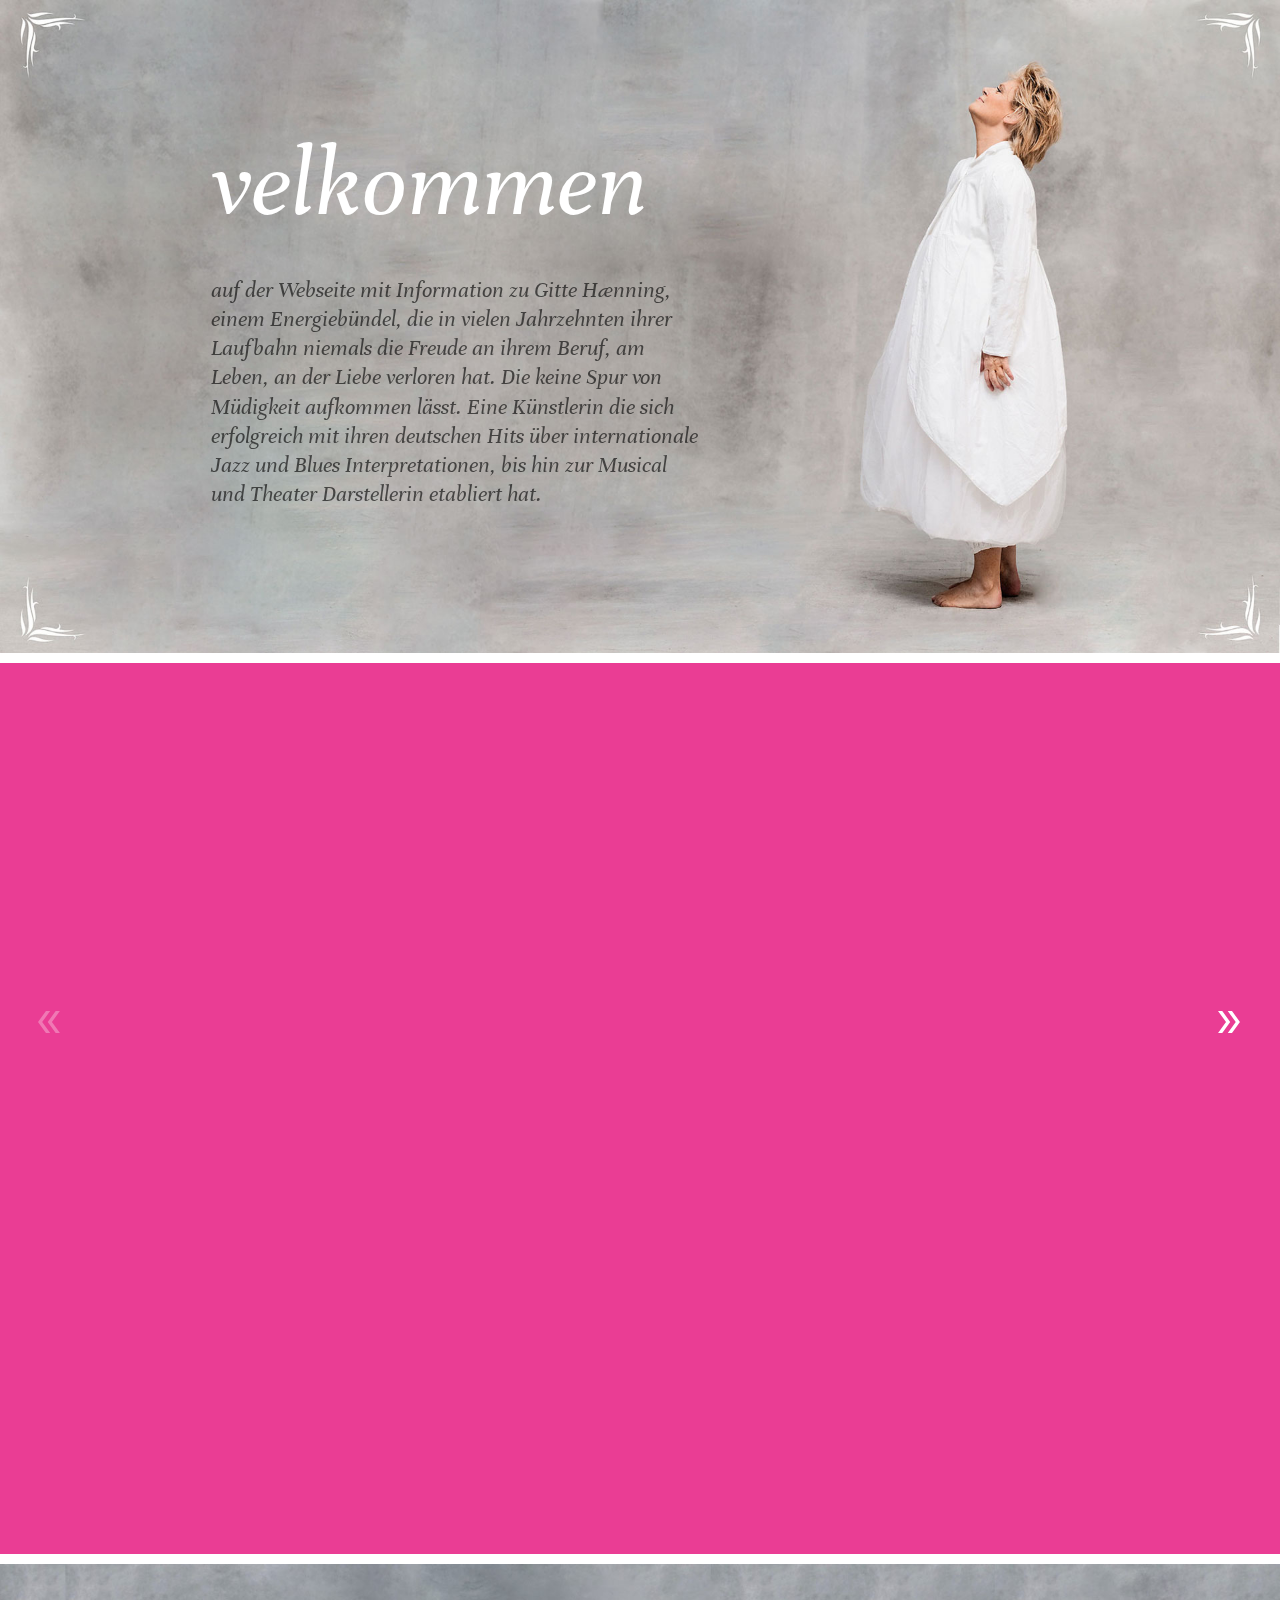
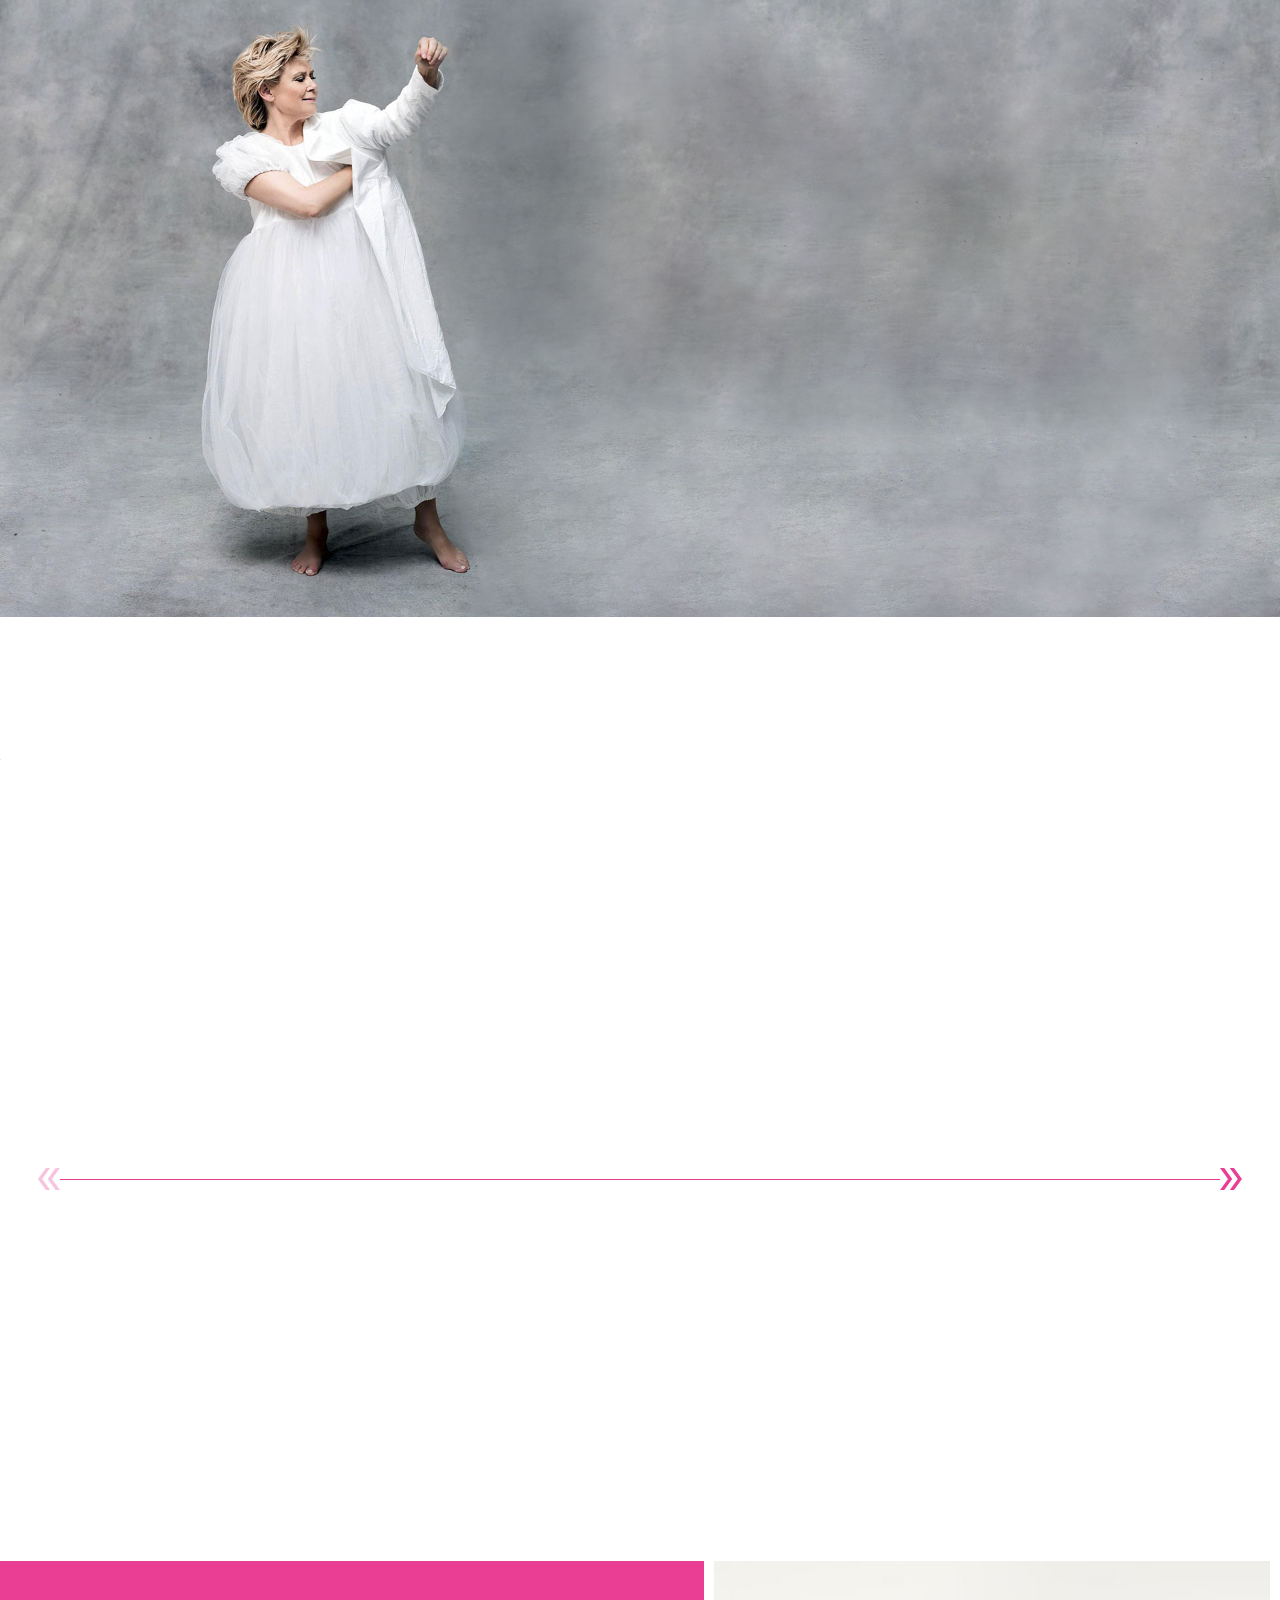
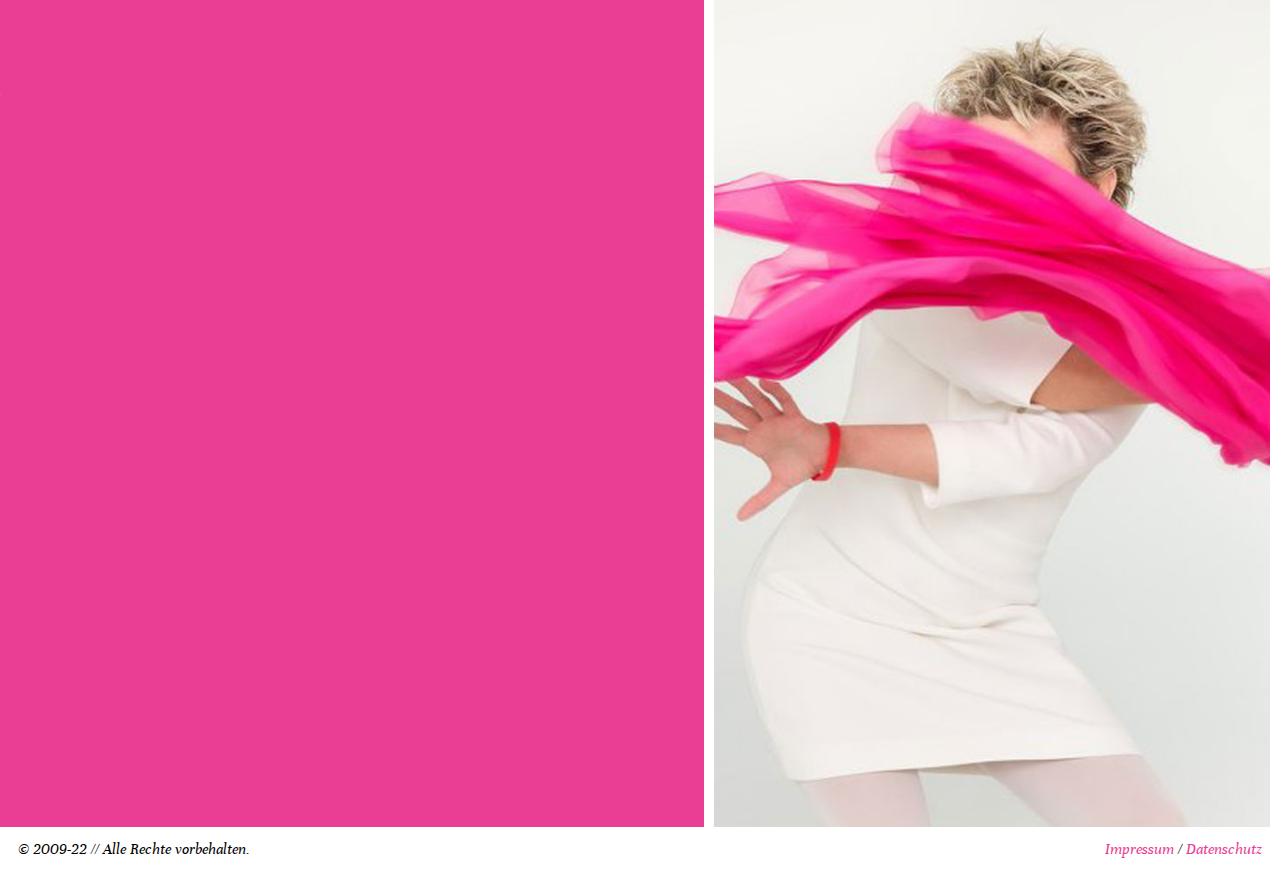
==== commit 9be5d645: "Verschobene Tourdaten, neue CD" ====
--- a/index.html
+++ b/index.html
@@ -21,7 +21,7 @@
   </script>
 </head>
 <body>
-<nav role="navigation" id="nav">
+<nav id="nav">
   <div>
     <h1 class="logo">gittehaenning.info</h1><span>gittehaenning.info</span>
   </div>
@@ -523,41 +523,21 @@
         <!-- <a id="up" class="up invisible"><span><img src="img/up.svg" alt="Hochscrollen"></span></a> -->
         <div id="termin-scroller" class="invisible">
           <div class="scroll-content">
-            <h4>August 2022</h4>
-            <div class="concert">
-              <span class="date">10/08/2022</span><span>St. Bartholomäus-Kirche, Wesselburen</span><a href="https://perto.com/de/wesselburen-2290/st-bartholomaeus-kirche-415406/gitte-haenning-band-live-still-crazy-4858719/" target="_blank" rel="nofollow">tickets »</a>
-            </div>
-            <div class="concert">
-              <span class="date">11/08/2022</span><span>meerkaberett, Sylt </span><a href="https://sylt-tickets.eventim-inhouse.de/webshop/webticket/eventlist?production=2019" target="_blank" rel="nofollow">tickets »</a>
-            </div>
-            <h4>September 2022</h4>
-            <div class="concert">
-              <span class="date">16/09/2022</span><span>Aula am Berliner Ring, Monheim</span><a href="https://monheimer-kulturwerke.reservix.de/p/reservix/event/1925681" target="_blank" rel="nofollow">tickets »</a>
-            </div>
             <h4>Oktober 2022</h4>
             <div class="concert">
-              <span class="date">05/10/2022</span><span>Hotel Hohenzollern, Schleswig</span><a href="https://www.deinetickets.de/shop/spassnorden/de/start/nocookie/?&g=894" target="_blank" rel="nofollow">tickets »</a>
-            </div>
-            <div class="concert">
-              <span class="date">06/10/2022</span><span>Deutsches Haus, Flensburg</span><a href="https://www.deinetickets.de/shop/spassnorden/de/start/nocookie/?&g=894" target="_blank" rel="nofollow">tickets »</a>
-            </div>
-            <div class="concert">
-              <span class="date">07/10/2022</span><span>Stadthalle, Neumünster</span><a href="https://www.deinetickets.de/shop/spassnorden/de/start/nocookie/?&g=894" target="_blank" rel="nofollow">tickets »</a>
-            </div>
-            <div class="concert">
-              <span class="date">13/10/2022</span><span>Tipi am Kanzleramt, Berlin</span>
-            </div>
-            <div class="concert">
-              <span class="date">15/10/2022</span><span>Tipi am Kanzleramt, Berlin</span>
-            </div>
-            <div class="concert">
-              <span class="date">16/10/2022</span><span>Tipi am Kanzleramt, Berlin</span>
+              <span class="date">13/10/2022</span><span>Tipi am Kanzleramt, Berlin</span><a href="https://www.tipi-am-kanzleramt.de/en/programme/overview/gitte-haenning-live.html" target="_blank" rel="nofollow">tickets »</a>
+            </div>
+            <div class="concert">
+              <span class="date">15/10/2022</span><span>Tipi am Kanzleramt, Berlin</span><a href="https://www.tipi-am-kanzleramt.de/en/programme/overview/gitte-haenning-live.html" target="_blank" rel="nofollow">tickets »</a>
+            </div>
+            <div class="concert">
+              <span class="date">16/10/2022</span><span>Tipi am Kanzleramt, Berlin</span><a href="https://www.tipi-am-kanzleramt.de/en/programme/overview/gitte-haenning-live.html" target="_blank" rel="nofollow">tickets »</a>
+            </div>
+            <div class="concert">
+              <span class="date">23/10/2022</span><span>Lindenhalle, Wolfenbüttel</span><a href="https://www.eventim.de/event/gitte-haenning-live-2022-lindenhalle-wolfenbuettel-12726661/" target="_blank" rel="nofollow">tickets »</a>
             </div>
             <h4>November 2022</h4>
             <div class="concert">
-              <span class="date">19/11/2022</span><span>Pumpwerk, Wilhelmshaven
-            </div>
-            <div class="concert">
               <span class="date">20/11/2022</span><span>Tivoli, Hamburg</span><a href="https://www.tivoli.de/programm-tickets/gitte-haenning-band-live-2022/" target="_blank" rel="nofollow">tickets »</a>
             </div>
             <div class="concert">
@@ -582,12 +562,64 @@
             </div>
             <h4>Februar 2023</h4>
             <div class="concert">
-              <span class="date">02/02/2023</span><span>Stadeum, Stade</span>
+              <span class="date">02/02/2023</span><span>Stadeum, Stade</span><a href="https://www.stadeum.de/Abonnement/Wahl-Abo/Gitte-Haenning-Band.html" target="_blank" rel="nofollow">tickets »</a>
+            </div>
+            <div class="concert">
+              <span class="date">09/02/2023</span><span>Alfred-Rust-Saal, Ahrensburg</span><a href="https://www.eventim.de/event/gitte-haenning-live-2023-alfred-rust-saal-15645109/" target="_blank" rel="nofollow">tickets »</a>
+            </div>
+            <div class="concert">
+              <span class="date">10/02/2023</span><span>Burg Seevetal, Seevetal</span><a href="https://www.eventim.de/event/gitte-haenning-live-2023-veranstaltungszentrum-burg-seevetal-15645727/" target="_blank" rel="nofollow">tickets »</a>
+            </div>
+            <div class="concert">
+              <span class="date">11/02/2023</span><span>Augustinum Mölln, Mölln</span><a href="https://www.eventim.de/event/gitte-haenning-live-2023-augustinum-15651380/" target="_blank" rel="nofollow">tickets »</a>
+            </div>
+            <div class="concert">
+              <span class="date">23/02/2023</span><span>Hamme Forum, Ritterhude</span><a href="https://www.eventim.de/event/gitte-haenning-live-2023-hamme-forum-15645511/" target="_blank" rel="nofollow">tickets »</a>
+            </div>
+            <div class="concert">
+              <span class="date">24/02/2023</span><span>Stadthalle Northeim, Northeim</span><a href="https://www.eventim.de/event/gitte-haenning-live-2023-stadthalle-northeim-15645593/" target="_blank" rel="nofollow">tickets »</a>
+            </div>
+            <div class="concert">
+              <span class="date">25/02/2023</span><span>Harzer Kultur- & Kongresszentrum, Wenigerode/Harz</span><a href="https://www.eventim.de/event/gitte-haenning-live-2023-harzer-kultur-kongresszentrum-15645725/" target="_blank" rel="nofollow">tickets »</a>
             </div>
             <h4>März 2023</h4>
             <div class="concert">
+              <span class="date">17/03/2023</span><span>Stadthalle, Neumünster</span><a href="https://www.deinetickets.de/shop/spassnorden/de/start/nocookie/?&g=894" target="_blank" rel="nofollow">tickets »</a>
+            </div>
+            <div class="concert">
+              <span class="date">18/03/2023</span><span>Deutsches Haus, Flensburg</span><a href="https://www.deinetickets.de/shop/spassnorden/de/start/nocookie/?&g=894" target="_blank" rel="nofollow">tickets »</a>
+            </div>
+            <div class="concert">
+              <span class="date">19/03/2023</span><span>Hotel Hohenzollern, Schleswig</span><a href="https://www.deinetickets.de/shop/spassnorden/de/start/nocookie/?&g=894" target="_blank" rel="nofollow">tickets »</a>
+            </div>
+            <div class="concert">
               <span class="date">24/03/2023</span><span>Capitol, Mannheim</span>
-
+            </div>
+            <h4>April 2023</h4>
+            <div class="concert">
+              <span class="date">22/04/2023</span><span>HAPAG-Hallen Eventlocation am Steubenhöft, Cuxhaven</span><a href="https://www.eventim.de/event/gitte-haenning-live-2023-harzer-kultur-kongresszentrum-15645725/" target="_blank" rel="nofollow">tickets »</a>
+            </div>
+            <div class="concert">
+              <span class="date">23/04/2023</span><span>Stadthalle, Cloppenburg</span><a href="https://www.eventim.de/event/gitte-haenning-live-2023-stadthalle-cloppenburg-15645729/" target="_blank" rel="nofollow">tickets »</a>
+            </div>
+            <div class="concert">
+              <span class="date">28/04/2023</span><span>VERDO, Hitzacker/Elbe</span><a href="https://www.eventim.de/event/gitte-haenning-live-2023-verdo-kultur-tagungszentrum-15645728/" target="_blank" rel="nofollow">tickets »</a>
+            </div>
+            <div class="concert">
+              <span class="date">29/04/2023</span><span>Stadthaus, Burgdorf</span><a href="https://www.eventim.de/event/gitte-haenning-live-2023-stadthaus-burgdorf-15645730/" target="_blank" rel="nofollow">tickets »</a>
+            </div>
+            <div class="concert">
+              <span class="date">30/04/2023</span><span>Aula des Gymnasiums, Soltau</span><a href="https://www.eventim.de/event/gitte-haenning-live-2023-gymnasium-soltau-15645553/" target="_blank" rel="nofollow">tickets »</a>
+            </div>
+            <h4>Mai 2023</h4>
+            <div class="concert">
+              <span class="date">05/05/2023</span><span>Rosenhof, Osnabrück</span><a href="https://www.eventim.de/event/gitte-haenning-live-2023-rosenhof-osnabrueck-15645554/" target="_blank" rel="nofollow">tickets »</a>
+            </div>
+            <div class="concert">
+              <span class="date">06/05/2023</span><span>Theater Meppen, Meppen</span><a href="https://www.eventim.de/event/gitte-haenning-live-2023-theater-meppen-15645555/" target="_blank" rel="nofollow">tickets »</a>
+            </div>
+            <div class="concert">
+              <span class="date">07/05/2023</span><span>Stadttheater, Lippstadt</span><a href="https://www.eventim.de/event/gitte-haenning-live-2023-stadttheater-lippstadt-15646095/" target="_blank" rel="nofollow">tickets »</a>
             </div>
             <h4>Oktober 2023</h4>
             <div class="concert">
@@ -687,7 +719,7 @@
                 </div>
               </div>
             </div>
-            <p class="title"><span>1967</span> // <strong>Gitte</strong> Jeder boy ist </br> anders</p>
+            <p class="title"><span>1967</span> // <strong>Gitte</strong> Jeder boy ist <br> anders</p>
           </div>
           <div class="record">
             <div class="card-container">
@@ -1656,7 +1688,7 @@
                   </div>
                   <h4>Gitte Hænning – Was Ihr Wollt</h4>
                   <div>
-                    <p><span>Label:</span> Universal – 06025 27 44847</p>
+                    <p><span>Label:</span> Universal</p>
                     <p><span>Format:</span>	CD, Album</p>
                     <p><span>Land:</span>	Germany</p>
                     <p><span>Jahr:</span>	2010</p>
@@ -1681,6 +1713,53 @@
               </div>
             </div>
             <p class="title"><span>2010</span> // <strong>Gitte Hænning</strong>  Was Ihr Wollt</p>
+          </div>
+          <div class="record">
+            <div class="card-container">
+              <div class="card">
+                <div class="front">
+                  <div class="new-badge"><span>Neu</span></div>
+                  <img src="img/work/music/cd/zeitlos.jpg" alt="Gitte Hænning – Zeitlos" />
+                </div>
+                <div class="back">
+                  <div class="close">
+                    <svg xmlns="http://www.w3.org/2000/svg" height="48" width="48" viewBox="0 0 48 48"><path d="M12.45 37.65 10.35 35.55 21.9 24 10.35 12.45 12.45 10.35 24 21.9 35.55 10.35 37.65 12.45 26.1 24 37.65 35.55 35.55 37.65 24 26.1Z"/></svg>
+                  </div>
+                  <h4>Gitte Hænning – Zeitlos</h4>
+                  <div>
+                    <p><span>Label:</span> Edel Music & Entertainment</p>
+                    <p><span>Format:</span>	CD, Compilation</p>
+                    <p><span>Land:</span>	Germany</p>
+                    <p><span>Jahr:</span>	2.September 2022</p>
+                    <p><span>Genre:</span> Pop</p>
+                  </div>
+                  <h5 class="tracks">Trackliste</h5>
+                  <div class="tracklist">
+                    <div><p>Freu dich bloß nicht zu früh</p><p><span>3:35</span></p></div>
+                    <div><p>Lampenfieber</p><p><span>3:40</span></p></div>
+                    <div><p>An diesem Dienstag</p><p><span>3:46</span></p></div>
+                    <div><p>Ich will alles</p><p><span>3:52</span></p></div>
+                    <div><p>Gib mich frei</p><p><span>3:46</span></p></div>
+                    <div><p>Die Frau, die dich liebt</p><p><span>4:04</span></p></div>
+                    <div><p>Bleib noch bis zum Sonntag</p><p><span>3:34</span></p></div>
+                    <div><p>Etwas ist gescheh'n</p><p><span>3:38</span></p></div>
+                    <div><p>Komm bald mit demselben Blick zurück</p><p><span>3:16</span></p></div>
+                    <div><p>Ich bin stark</p><p><span>4:11</span></p></div>
+                    <div><p>Ich bin wie du, du bist wie ich</p><p><span>2:44</span></p></div>
+                    <div><p>Der Anruf</p><p><span>4:39</span></p></div>
+                    <div><p>Federleicht</p><p><span>2:33</span></p></div>
+                    <div><p>So liebst nur du</p><p><span>3:56</span></p></div>
+                    <div><p>Jetzt erst recht</p><p><span>3:39</span></p></div>
+                    <div><p>Tränen? - Vielleicht</p><p><span>3:56</span></p></div>
+                    <div><p>Mac Arthur Park (Alle Träume die wir hatten)</p><p><span>4:22</span></p></div>
+                    <div><p>Liebe, nein Danke!</p><p><span>2:58</span></p></div>
+                    <div><p>Ungehemmt</p><p><span>3:36</span></p></div>
+                    <div><p>Aufwärts</p><p><span>3:08</span></p></div>
+                  </div>
+                </div>
+              </div>
+            </div>
+            <p class="title"><span>2022</span> // <strong>Gitte Hænning</strong>  Zeitlos</p>
           </div>
         </div>
       </div>
@@ -1709,7 +1788,7 @@
             <h3>Autogramme</h3>
             <p>GitteHænning FanPageAssociation<br>c/o Sascha Frenzel<br>Schürener Str. 24a<br>44269 Dortmund</p>
             <p class="note">Bitte "Autogrammwunsch" auf dem Briefumschlag vermerken. Unbedingt einen frankierten und adressierten Rückumschlag mitschicken!
-              Aus dem Ausland bitte einen internationalen Antwortrückschein mitschicken!Es werden nur diese beantwortet!</p>
+            Aus dem Ausland bitte einen internationalen Antwortrückschein mitschicken!Es werden nur diese beantwortet!</p>
           </div>
           <p class="fb">
             <span class="logo">
--- a/styles/css/styles.css
+++ b/styles/css/styles.css
@@ -674,7 +674,7 @@
   color: #fff;
   font-size: 0.9rem;
   text-transform: uppercase;
-  margin-top: 1rem;
+  margin-top: 2rem;
 }
 #live #termine h4:first-child {
   margin: 0;
@@ -804,6 +804,9 @@
   height: auto;
   width: 100%;
 }
+#work .card .front {
+  overflow: hidden;
+}
 #work .card .back {
   background-color: #fff;
   box-sizing: border-box;
@@ -817,6 +820,35 @@
 #work .card .back p span {
   display: inline-block;
   font-weight: 700;
+}
+
+.new-badge {
+  align-items: center;
+  font-weight: 700;
+  color: #fff;
+  display: flex;
+  font-size: 1rem;
+  text-transform: uppercase;
+  justify-content: center;
+  height: 6rem;
+  left: 0;
+  position: absolute;
+  overflow: hidden;
+  top: 0;
+  width: 6rem;
+  z-index: 2;
+}
+.new-badge > span {
+  background: #ea3d94;
+  height: 1.5rem;
+  transform: rotate(-45deg) translateX(-1.5rem);
+  display: block;
+  position: absolute;
+  width: 6rem;
+  text-align: center;
+  line-height: 1.5rem;
+  left: -0.35rem;
+  top: -0.35rem;
 }
 
 .title {
@@ -1148,7 +1180,7 @@
   /* Start Desktop */
   #start {
     background-image: url("../../img/gittehaenning_start_BG.jpg");
-    height: 0;
+    height: 0px;
     margin-top: 0;
     min-height: unset;
     padding-top: 51%;
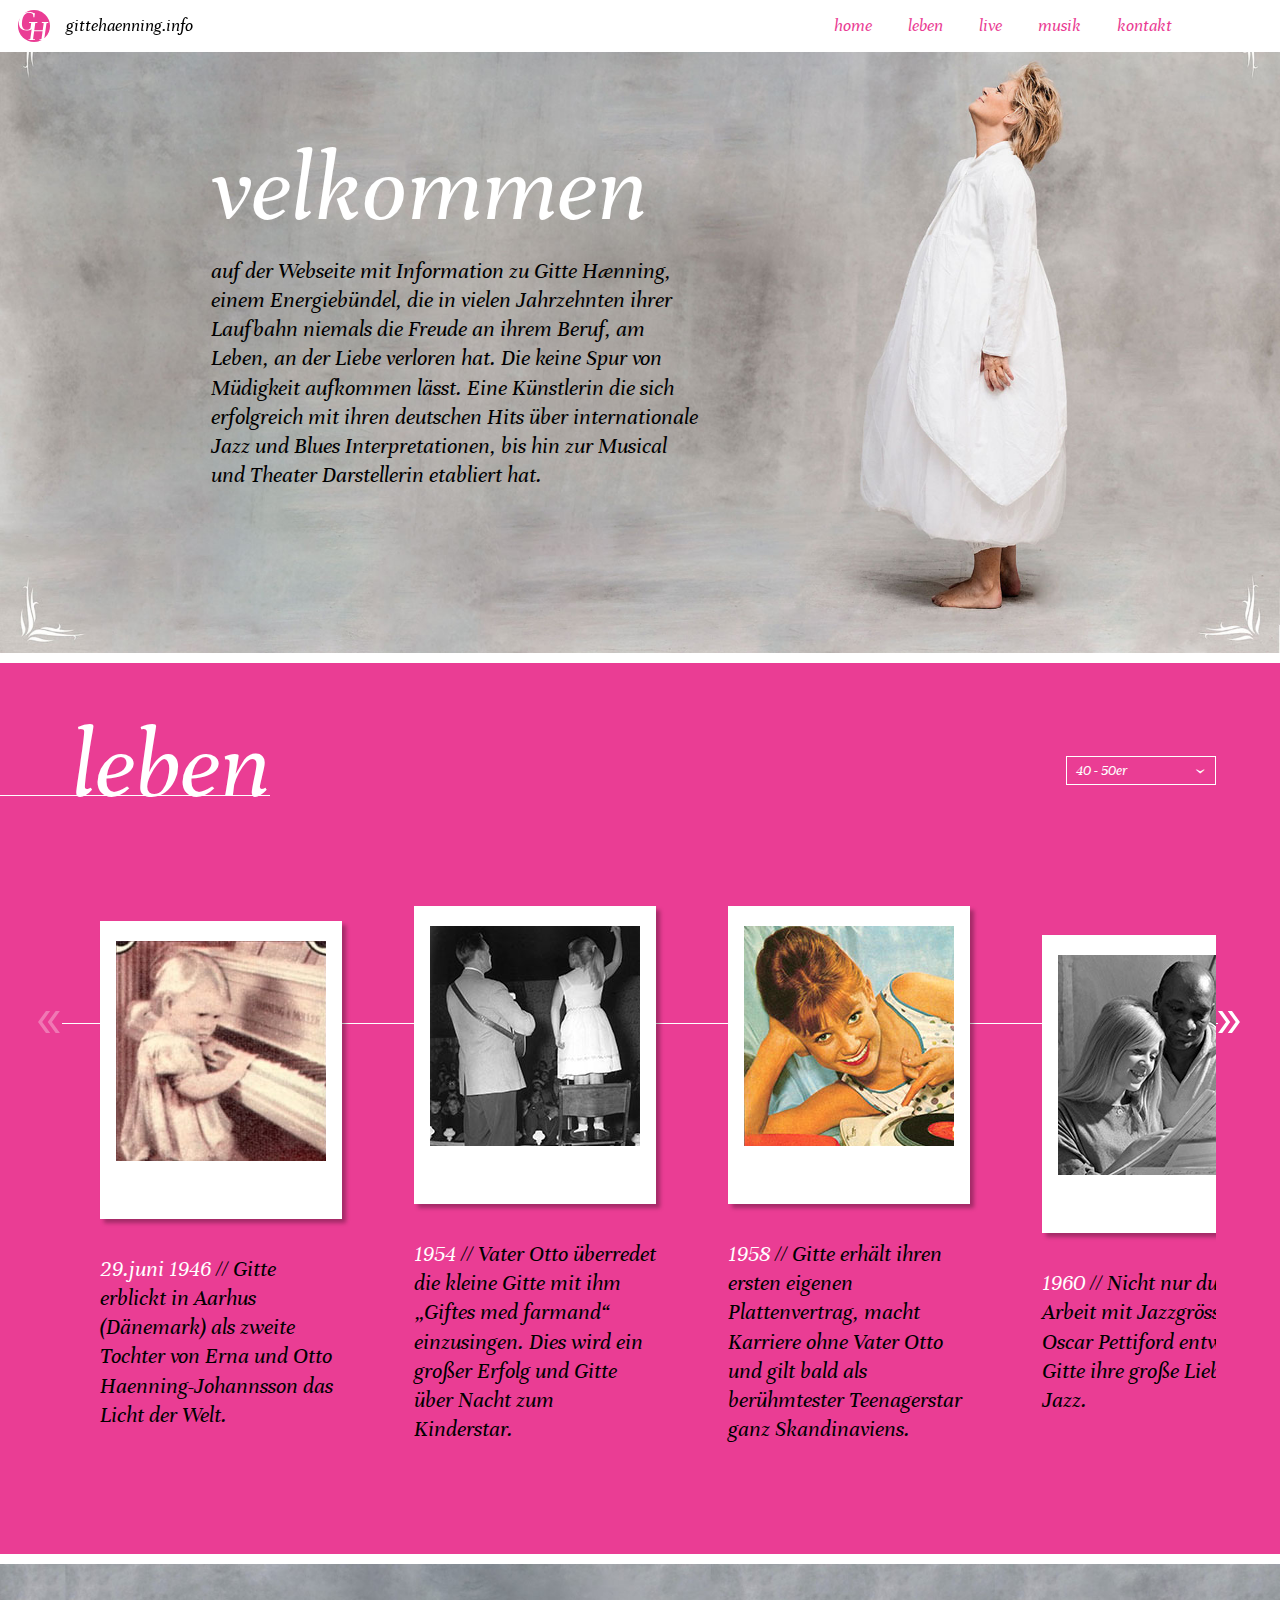
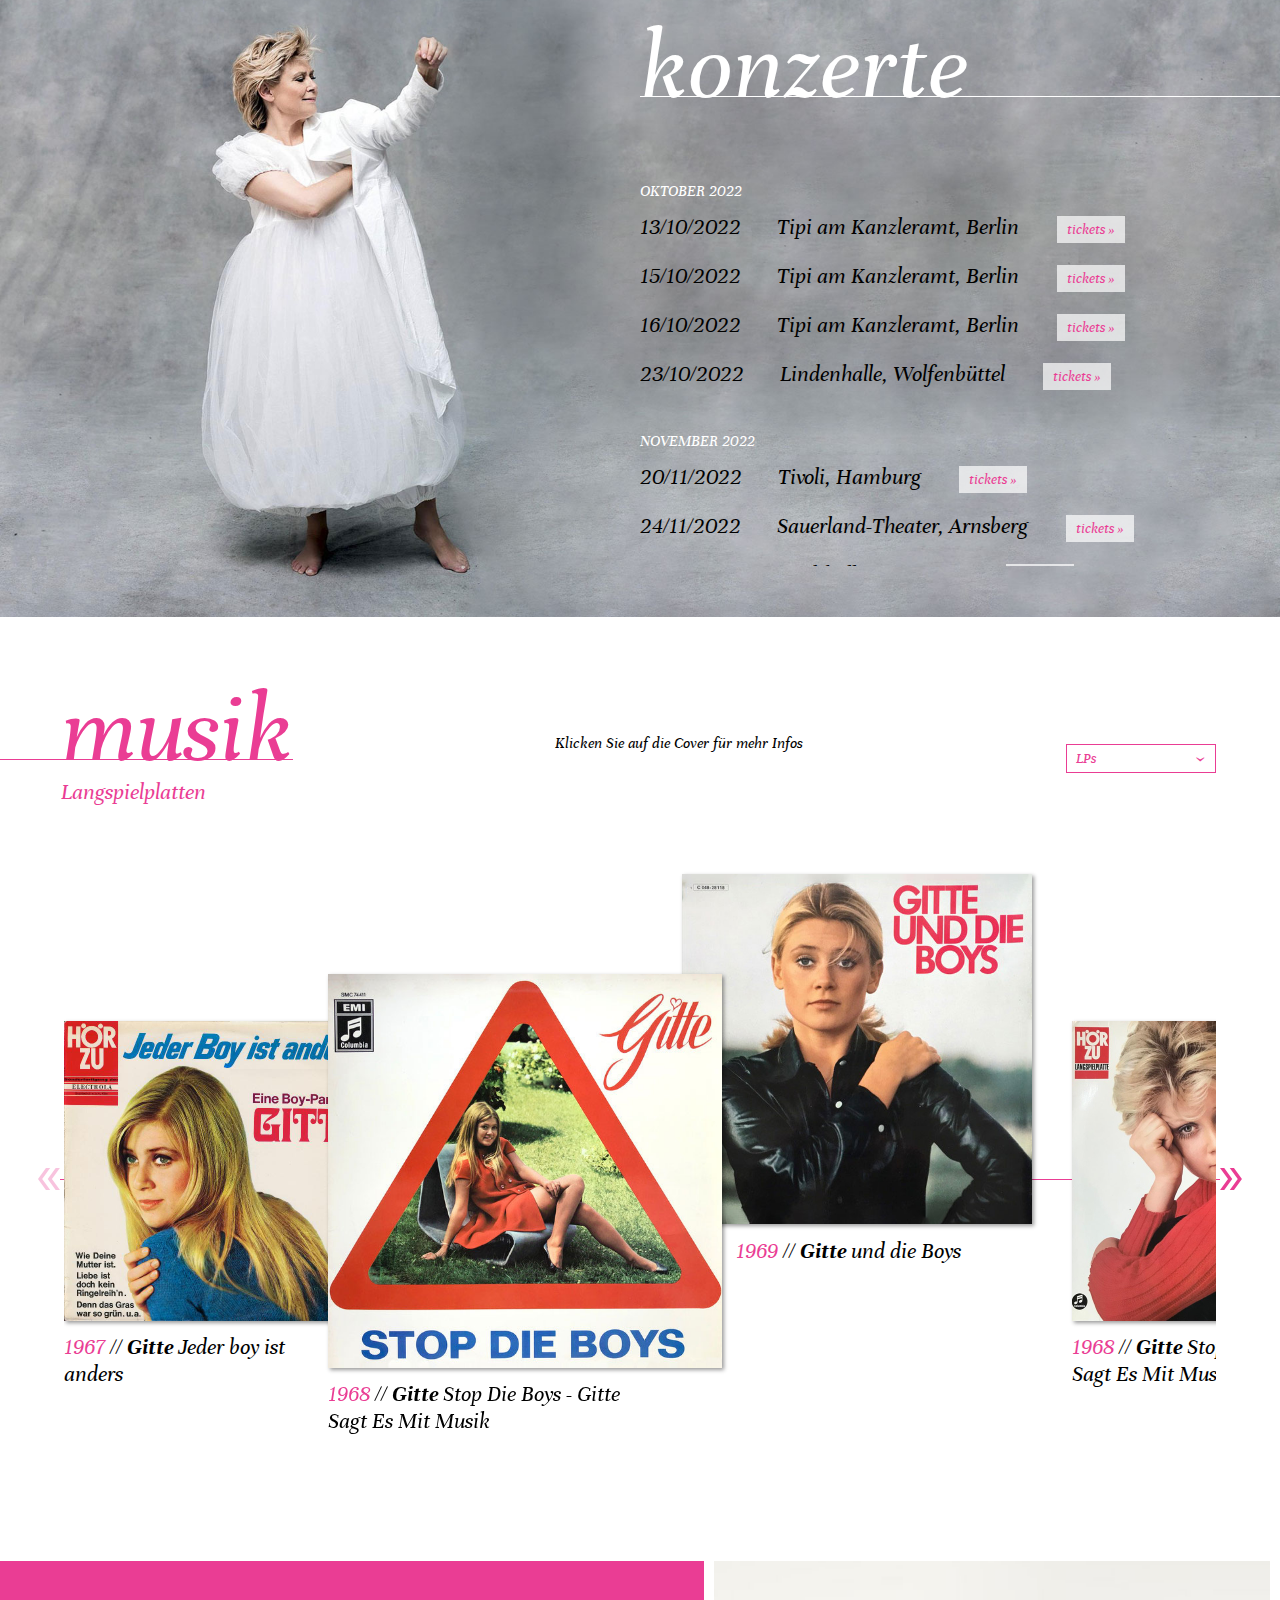
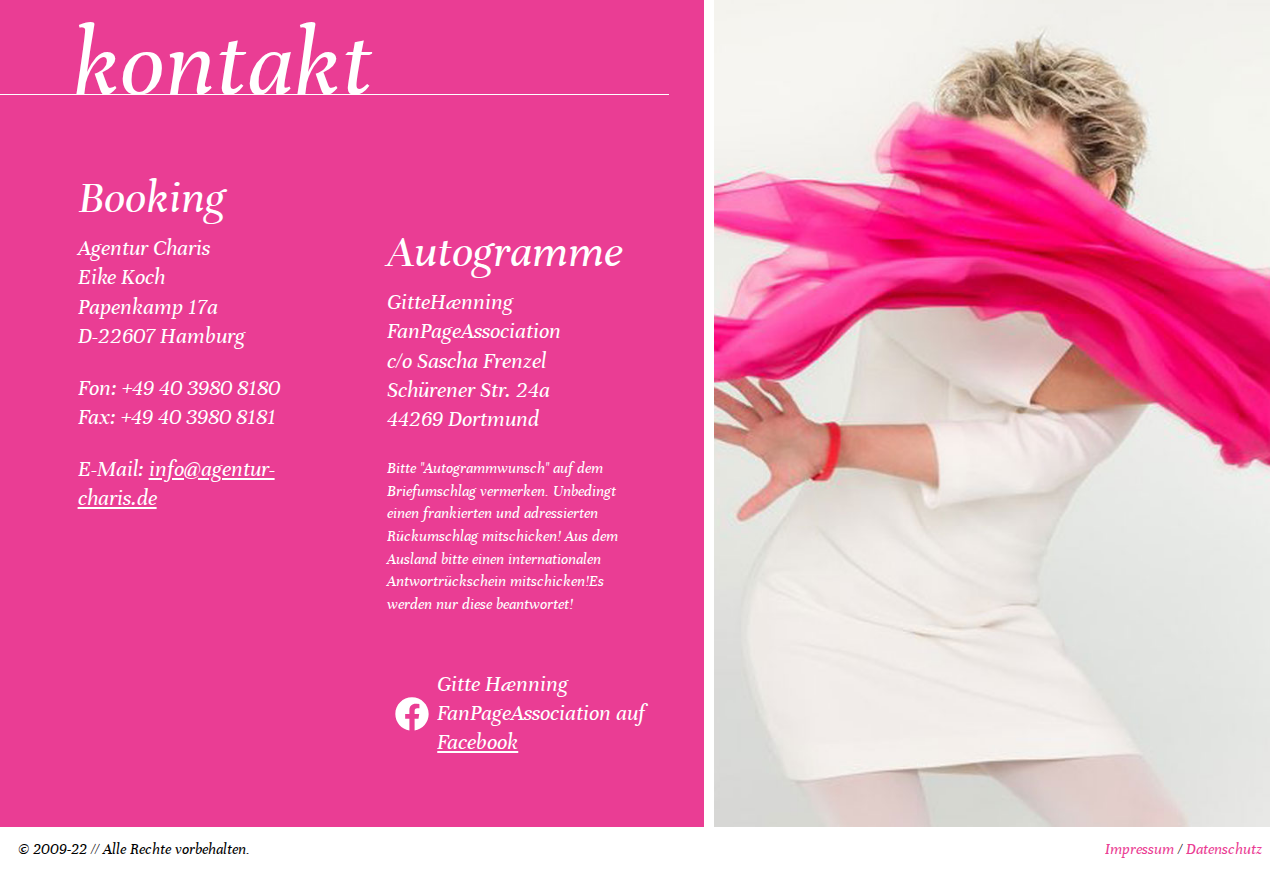
==== commit 5407a216: "“Merged“" ====
--- a/index.html
+++ b/index.html
@@ -131,7 +131,7 @@
                   <img src="img/life/gittesolo.jpg" alt="Solokarriere" />
                 </div>
               </div>
-              <p><span>1958</span> // Gitte erhält ihren ersten eigenen Plattenvertrag, macht Karriere ohne Vater Otto und galt bald als berühmtester Teenagerstar ganz Skandinaviens.</p>
+              <p><span>1958</span> // Gitte erhält ihren ersten eigenen Plattenvertrag, macht Karriere ohne Vater Otto und gilt bald als berühmtester Teenagerstar ganz Skandinaviens.</p>
             </div>
           </div>
           <div class="slide" data-year="60">
@@ -158,7 +158,7 @@
             <div class="point">
               <div class="polaroid">
                 <div class="image">
-                  <img src="img/life/snakker.jpg" alt="Dänischer Vorentscheid" />
+                  <img src="img/life/snakker.jpg" alt="Dänischer Vorentscheidung Grand Prix" />
                 </div>
               </div>
               <p><span>1962</span> // Gitte nimmt an der dänischen Vorentscheidung zum Grand Prix d'Eurovision de la Chanson (ESC) mit „Jeg snakker med mig selv“ teil. Das Lied wird disqualifiziert.</p>
@@ -228,7 +228,7 @@
             <div class="point">
               <div class="polaroid">
                 <div class="image">
-                  <img src="img/life/esc.jpg" alt="ESC" />
+                  <img src="img/life/esc.jpg" alt="Grand Prix Teilnahme mit Junger Tag" />
                 </div>
               </div>
               <p><span>1973</span> // Grand Prix Teilnahme mit "Junger Tag". Am Ende wird es der 8.Platz und Gittes Karriere nimmt wieder Fahrt auf.</p>
@@ -238,10 +238,10 @@
             <div class="point">
               <div class="polaroid">
                 <div class="image">
-                  <img src="img/life/begegnungenmitgitte.jpg" alt="Begegnung mit Gitte" />
-                </div>
-              </div>
-              <p><span>1974</span> // Erste eigene TV-Show „Begegnung mit Gitte"</p>
+                  <img src="img/life/begegnungenmitgitte.jpg" alt="Begegnungen mit Gitte" />
+                </div>
+              </div>
+              <p><span>1974</span> // Gitte bekommt ihre erste eigene TV-Show „Begegnung mit Gitte".</p>
             </div>
           </div>
           <div class="slide">
@@ -298,7 +298,7 @@
             <div class="point">
               <div class="polaroid">
                 <div class="image">
-                  <img src="img/life/beruehrungen.jpg" alt="Album Berührungen" />
+                  <img src="img/life/beruehrungen.jpg" alt="Größter Erfolg mit Berührungen" />
                 </div>
               </div>
               <p><span>1983</span> // Das Album "Berührungen" wird einer ihrer größten Erfolge. Fortan unter dem Namen Gitte Haenning.</p>
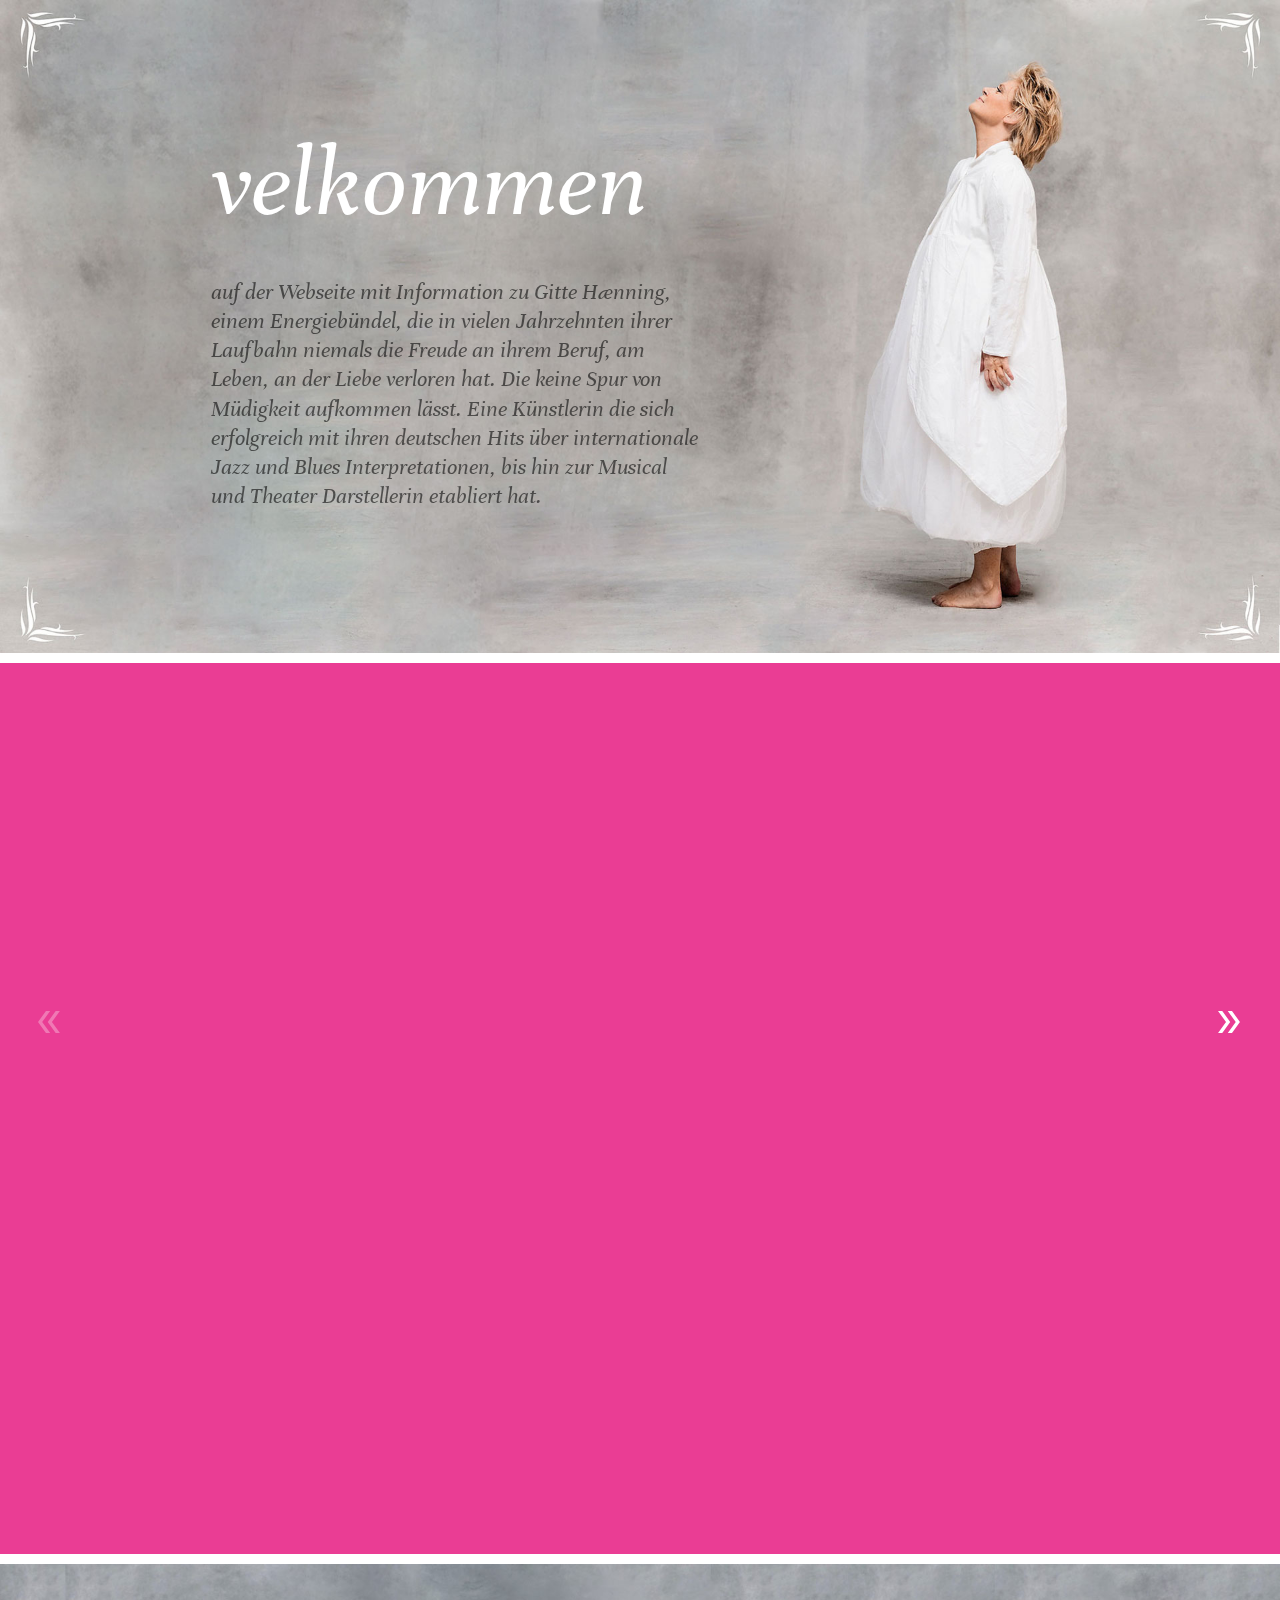
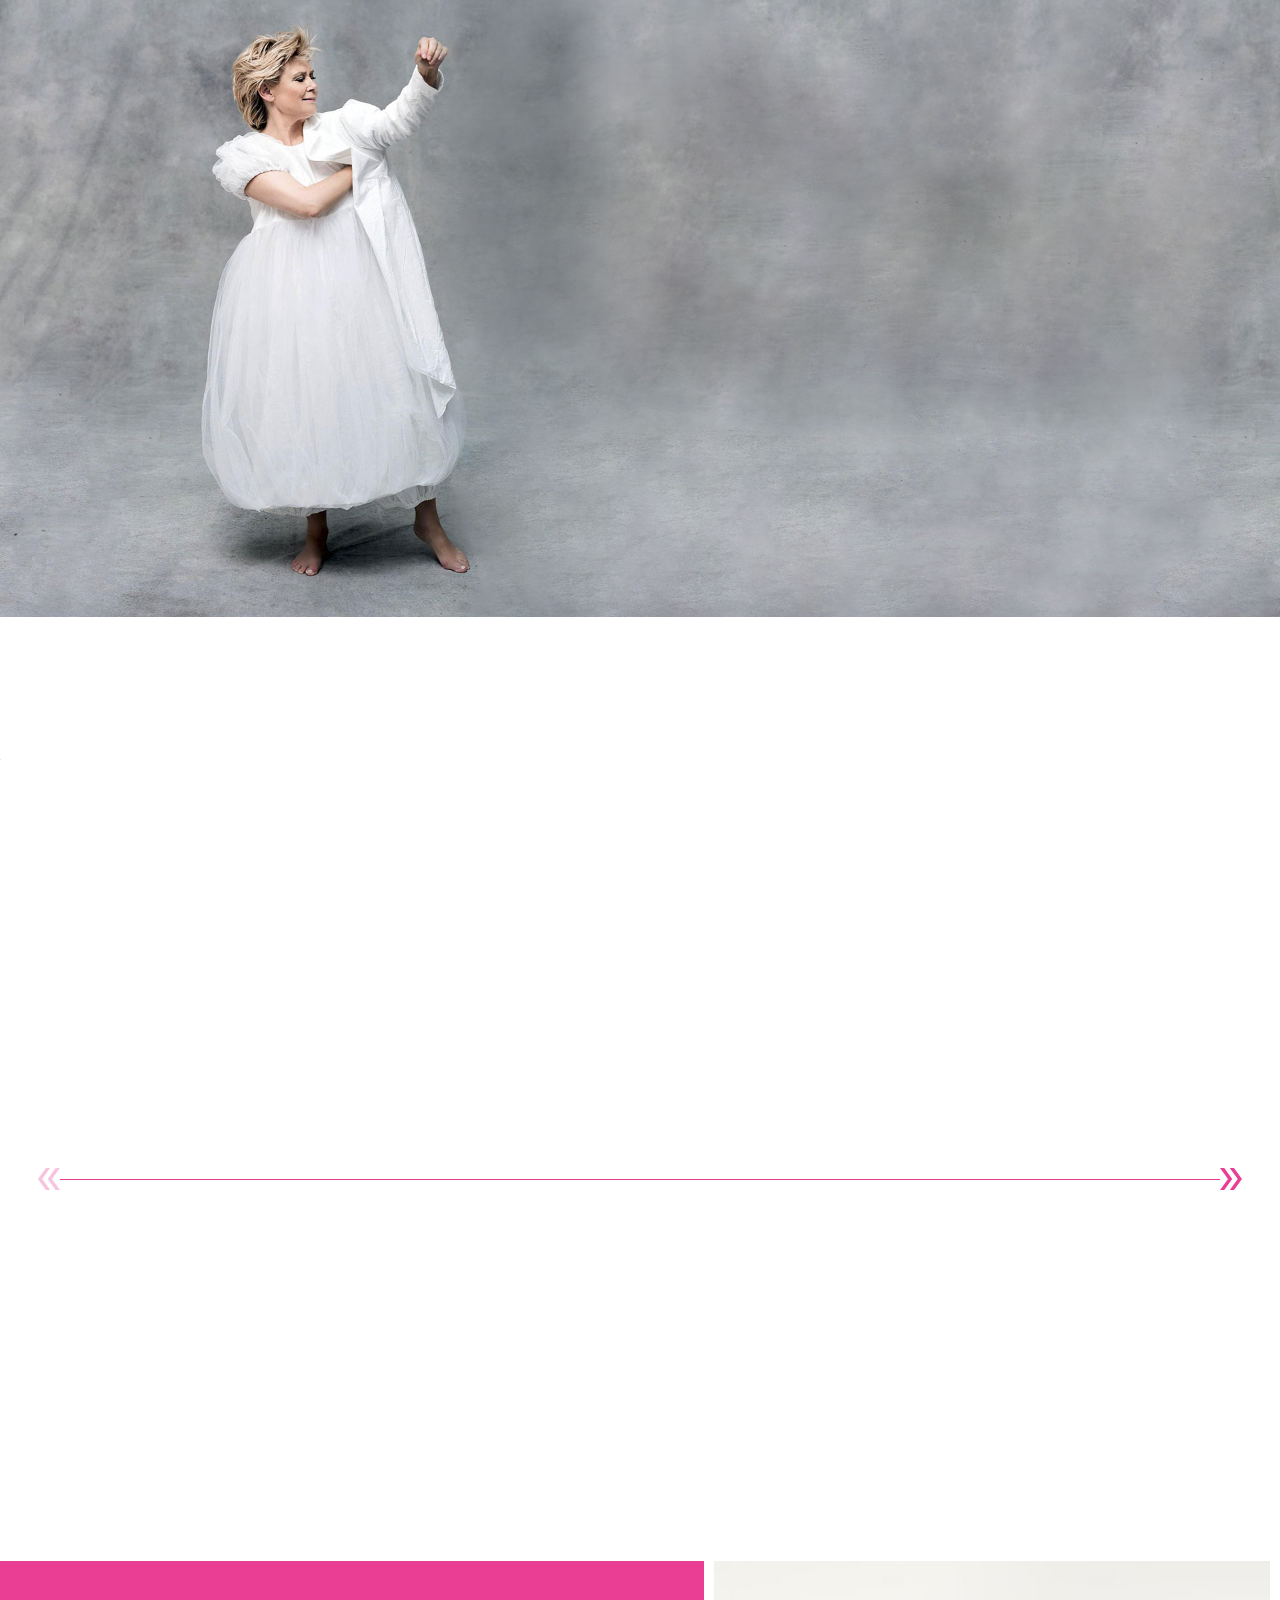
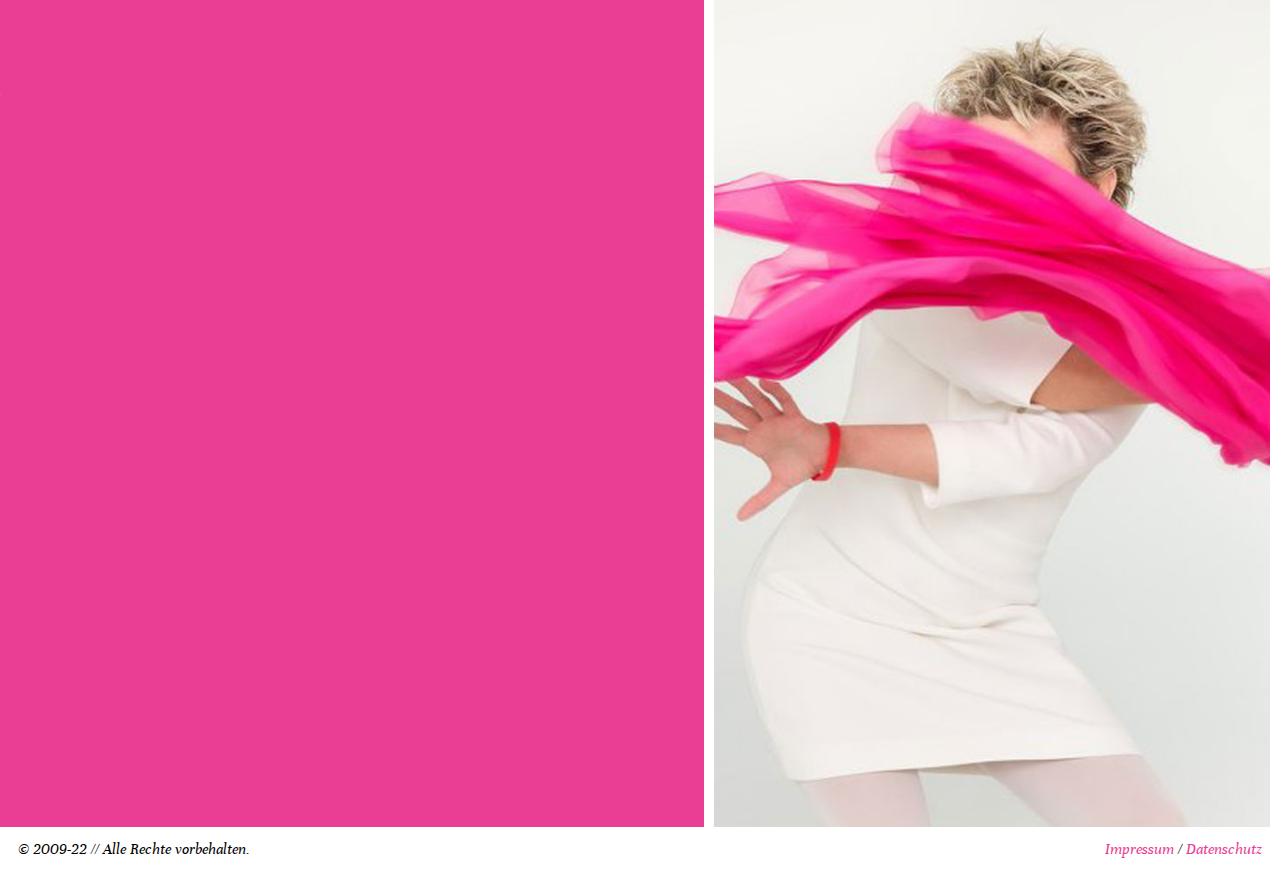
==== commit cbf1081d: "Tipi canceled" ====
--- a/index.html
+++ b/index.html
@@ -525,19 +525,13 @@
           <div class="scroll-content">
             <h4>Oktober 2022</h4>
             <div class="concert">
-              <span class="date">13/10/2022</span><span>Tipi am Kanzleramt, Berlin</span><a href="https://www.tipi-am-kanzleramt.de/en/programme/overview/gitte-haenning-live.html" target="_blank" rel="nofollow">tickets »</a>
-            </div>
-            <div class="concert">
-              <span class="date">15/10/2022</span><span>Tipi am Kanzleramt, Berlin</span><a href="https://www.tipi-am-kanzleramt.de/en/programme/overview/gitte-haenning-live.html" target="_blank" rel="nofollow">tickets »</a>
-            </div>
-            <div class="concert">
-              <span class="date">16/10/2022</span><span>Tipi am Kanzleramt, Berlin</span><a href="https://www.tipi-am-kanzleramt.de/en/programme/overview/gitte-haenning-live.html" target="_blank" rel="nofollow">tickets »</a>
-            </div>
-            <div class="concert">
               <span class="date">23/10/2022</span><span>Lindenhalle, Wolfenbüttel</span><a href="https://www.eventim.de/event/gitte-haenning-live-2022-lindenhalle-wolfenbuettel-12726661/" target="_blank" rel="nofollow">tickets »</a>
             </div>
             <h4>November 2022</h4>
             <div class="concert">
+              <span class="date">02/11/2022</span><span>MOZ-Talk mit Musik im Kleist Forum, Frankfurt a. d. Oder</span><a href="https://kleistforum.eventim-inhouse.de/webshop/webticket/seatmap?eventId=682" target="_blank" rel="nofollow">tickets »</a>
+            </div>
+            <div class="concert">
               <span class="date">20/11/2022</span><span>Tivoli, Hamburg</span><a href="https://www.tivoli.de/programm-tickets/gitte-haenning-band-live-2022/" target="_blank" rel="nofollow">tickets »</a>
             </div>
             <div class="concert">
@@ -553,6 +547,9 @@
               <span class="date">27/11/2022</span><span>Saalbau, St. Wendel</span><a href="https://www.ticket-regional.de/events_info.php?eventID=177016" target="_blank" rel="nofollow">tickets »</a>
             </div>
             <h4>Dezember 2022</h4>
+            <div class="concert">
+              <span class="date">07/12/2022</span><span>Musikhuset, Aarhus (DK)</span><a href="https://www.dmajazz.dk/" target="_blank" rel="nofollow">tickets »</a>
+            </div>
             <div class="concert">
               <span class="date">10/12/2022</span><span>Savoy, Düsseldorf</span><a href="https://www.savoy-theater.de/index.php?search=gitte&go=termine" target="_blank" rel="nofollow">tickets »</a>
             </div>
--- a/styles/css/styles.css
+++ b/styles/css/styles.css
@@ -822,6 +822,11 @@
   font-weight: 700;
 }
 
+.canceled {
+  color: #fff;
+  font-size: 1rem;
+}
+
 .new-badge {
   align-items: center;
   font-weight: 700;
